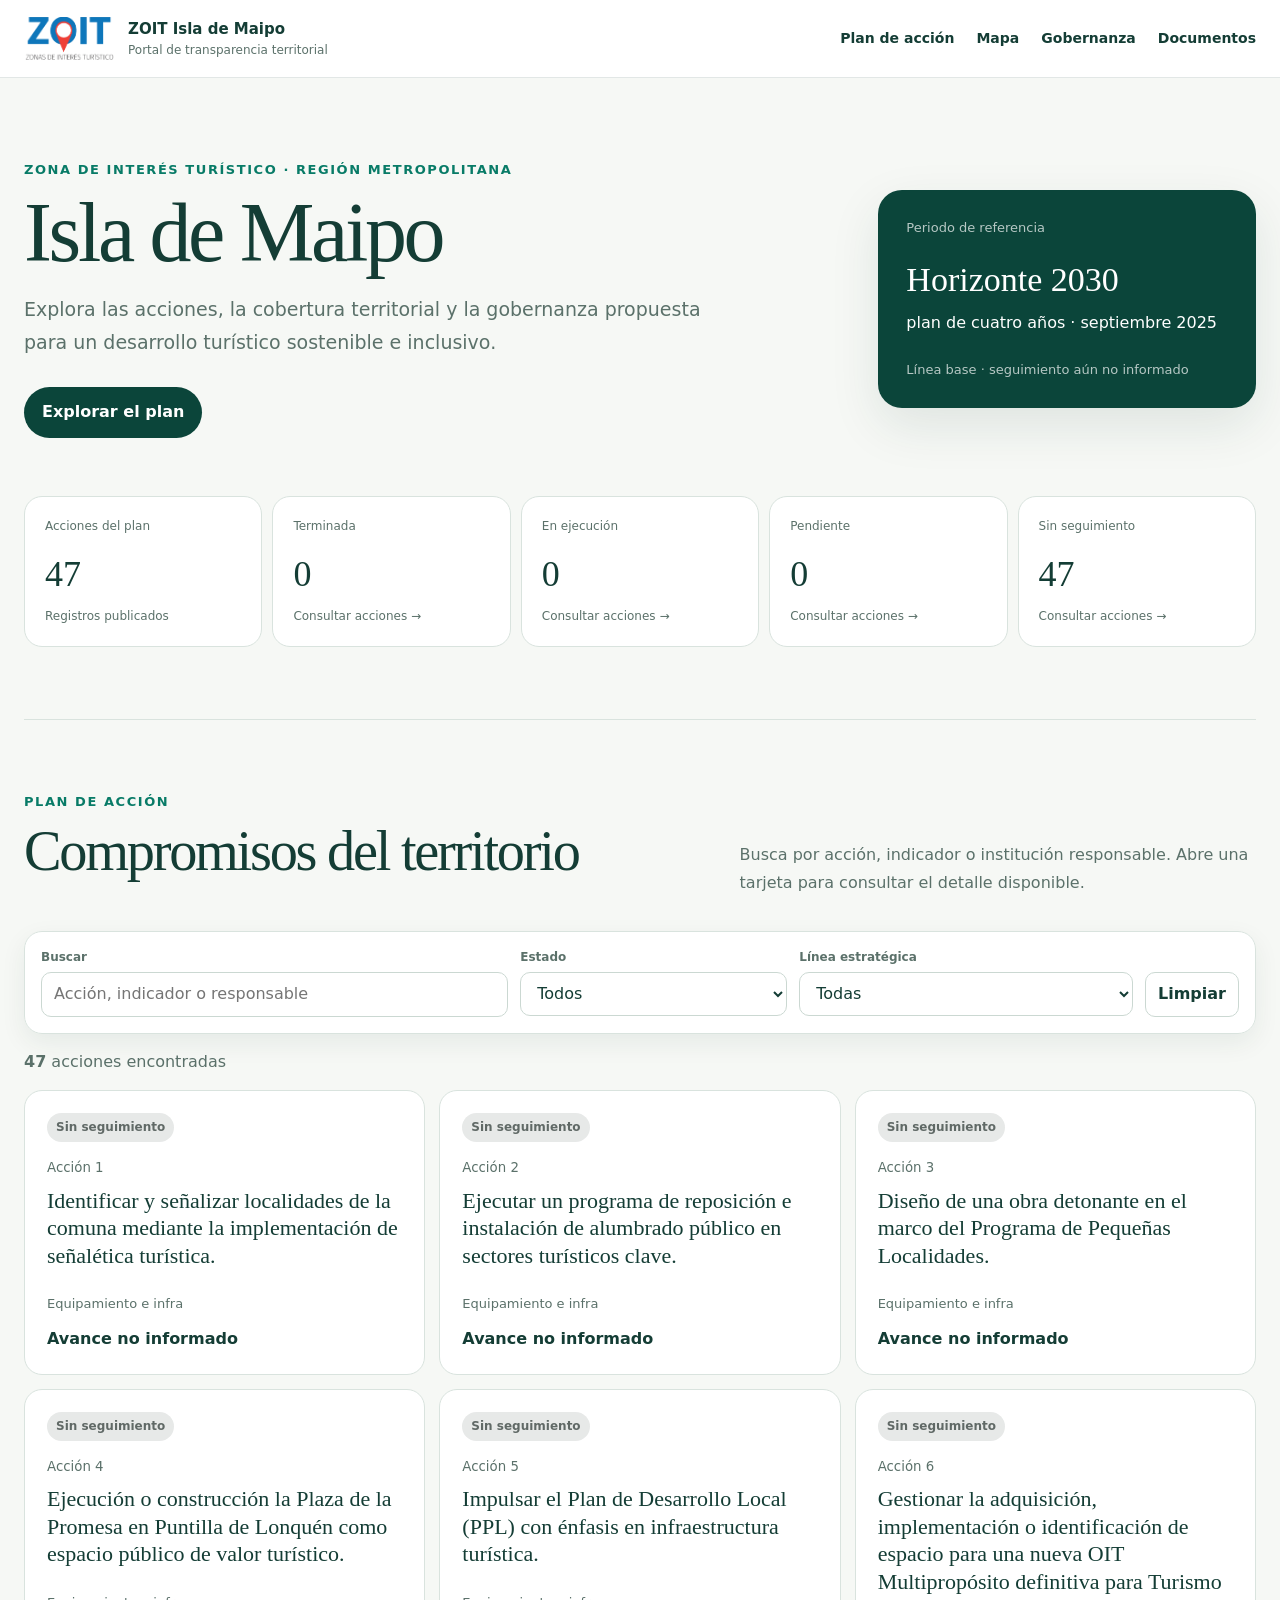
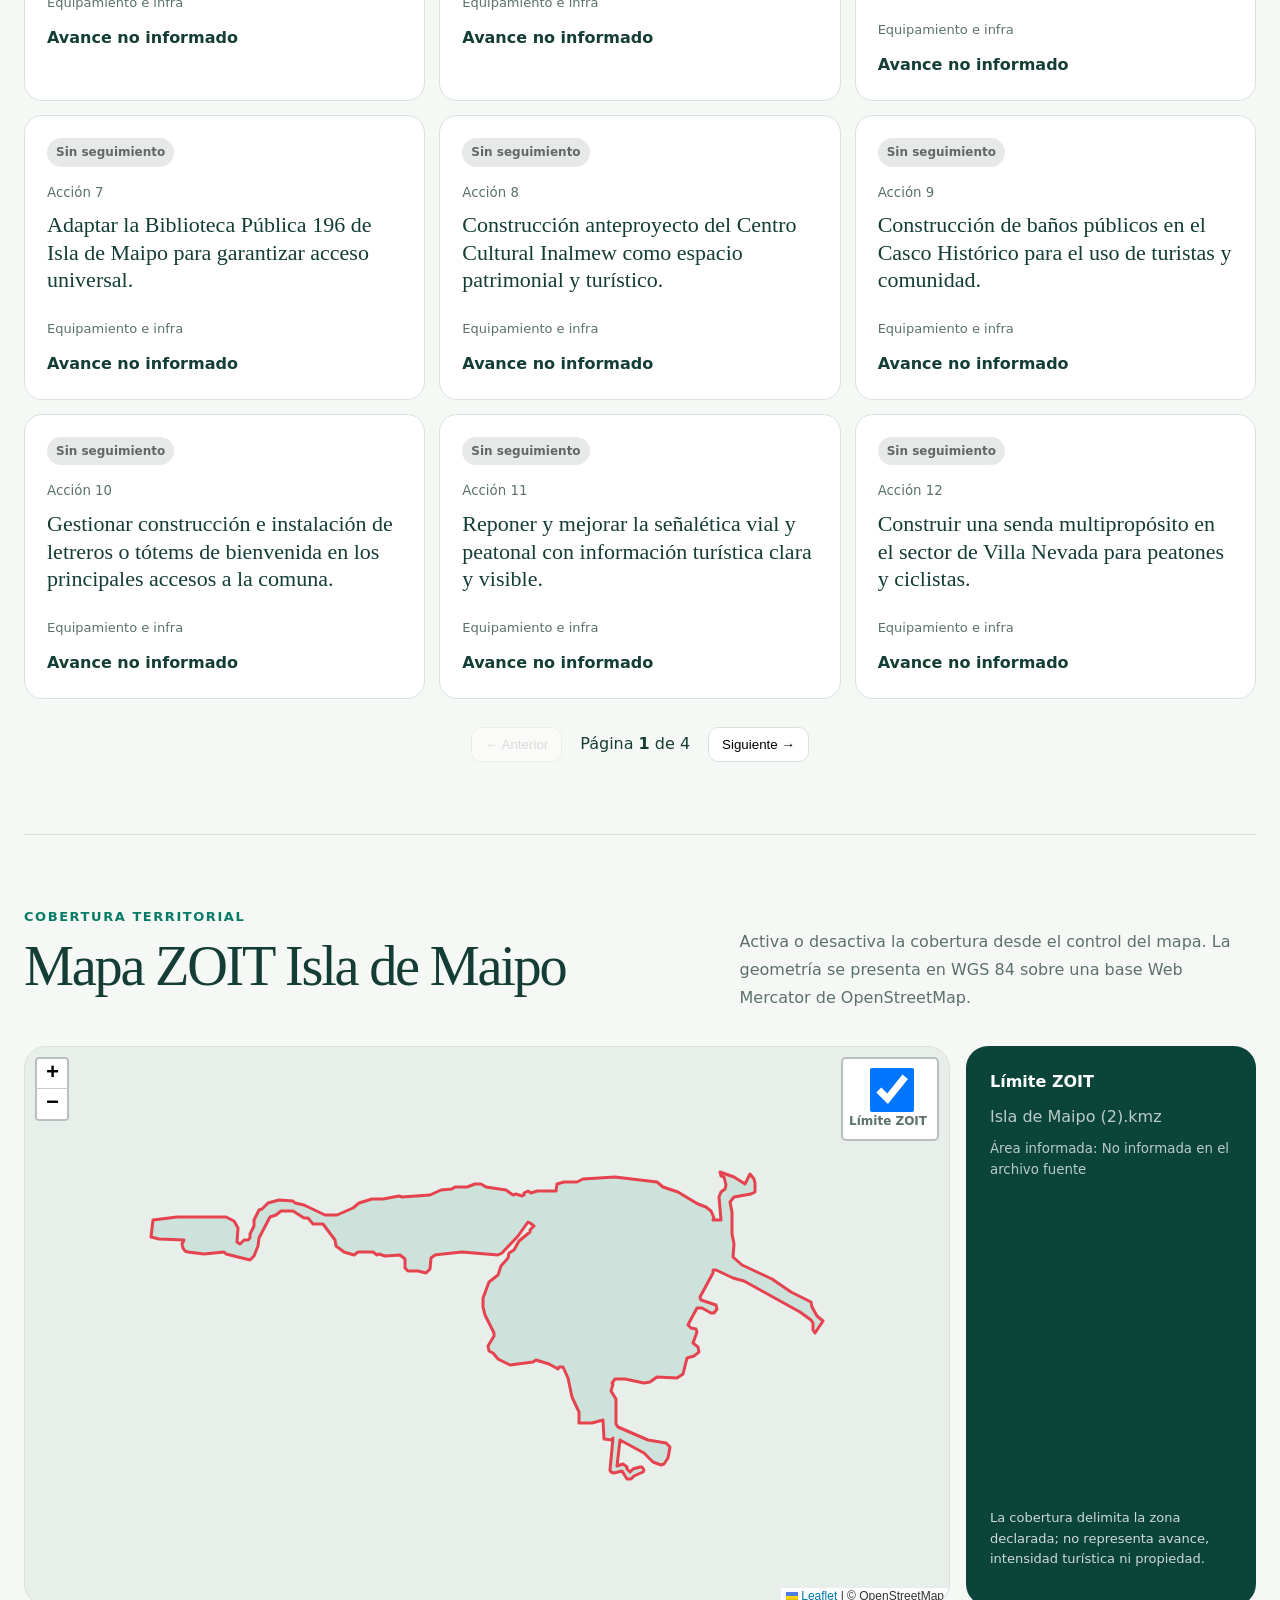
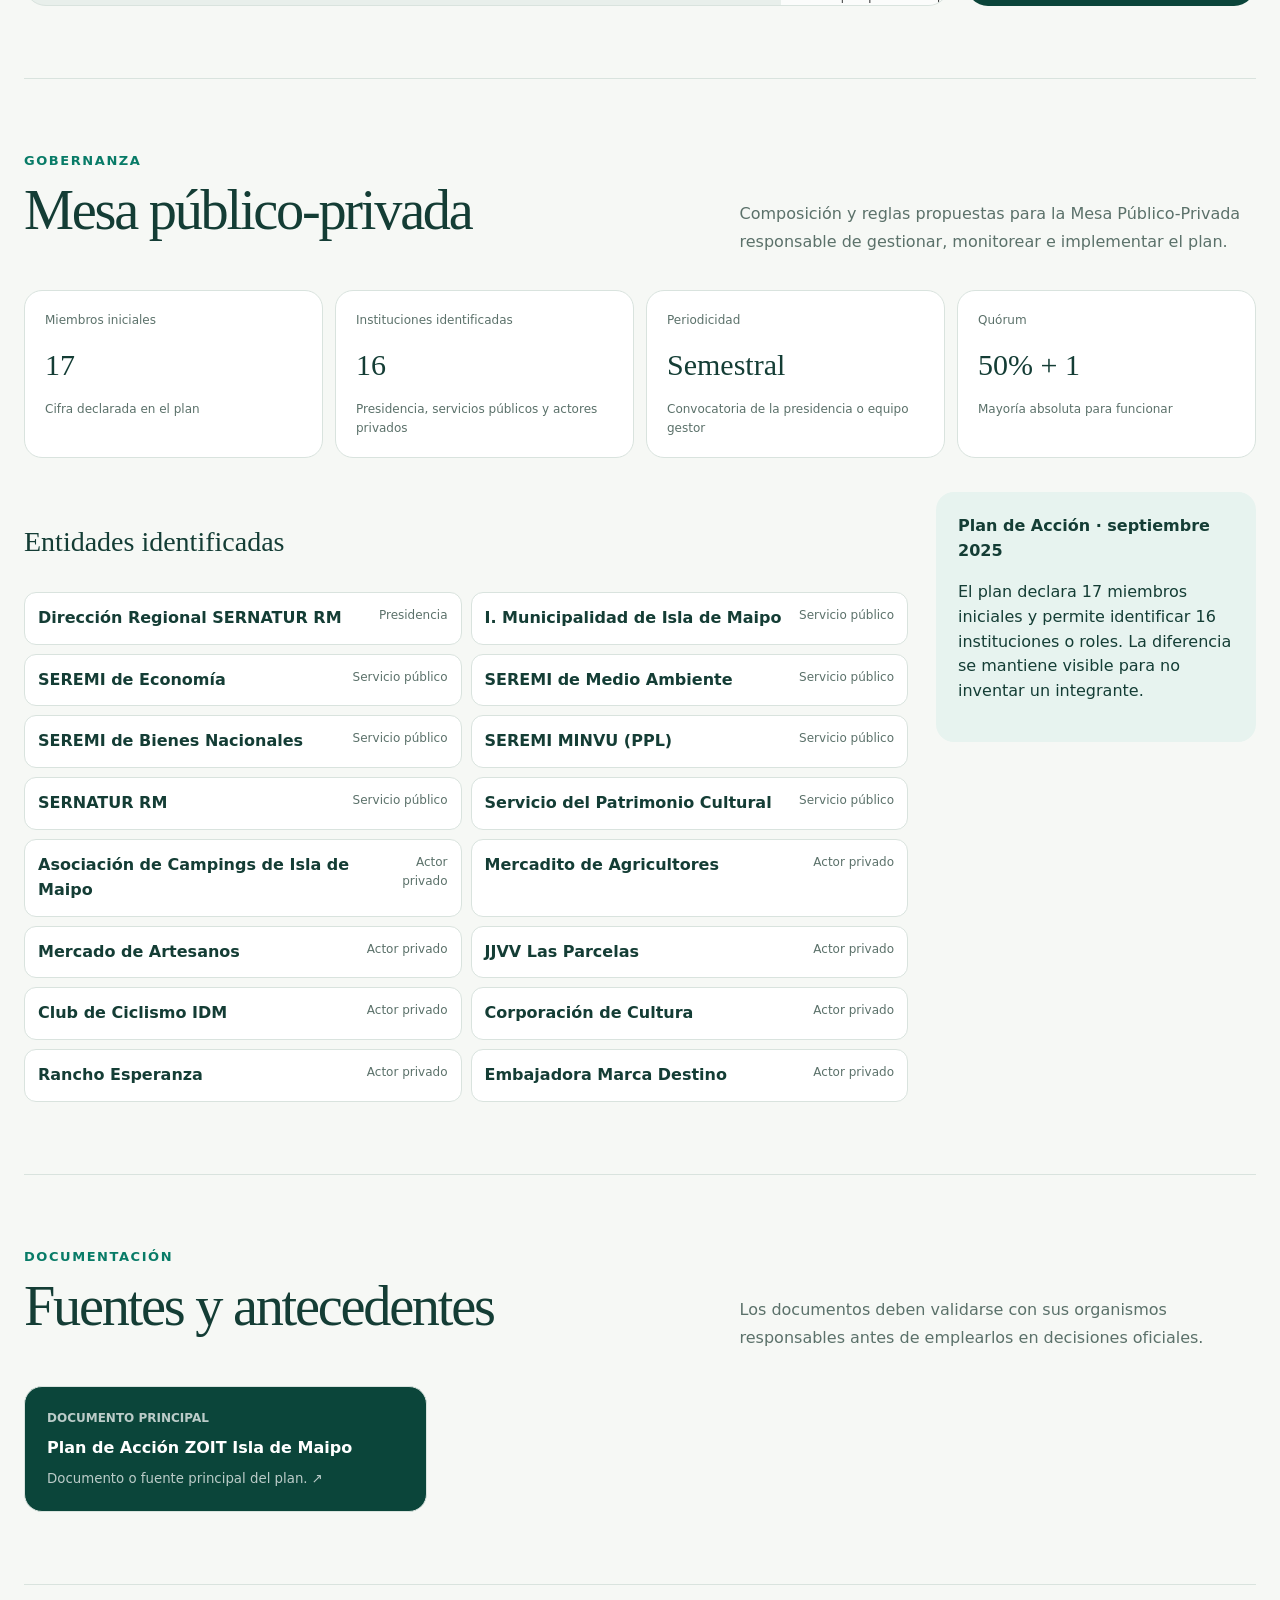
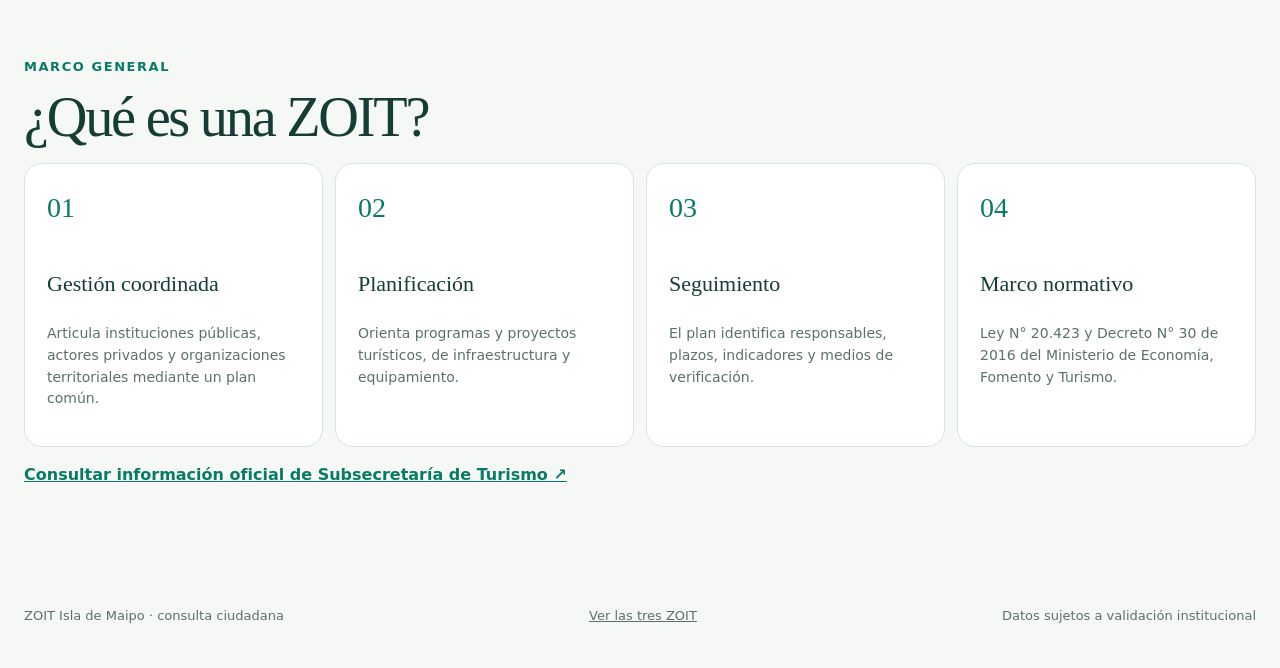
==== isla-de-maipo/index.html @ 825cedfb "feat: publish public ZOIT portals" ====
<!doctype html>
<html lang="es"><head><meta charset="utf-8"><meta name="viewport" content="width=device-width,initial-scale=1">
<title>ZOIT Isla de Maipo · Portal ciudadano</title><meta name="description" content="Consulta pública del plan de acción, mapa, gobernanza y documentos de la ZOIT Isla de Maipo.">
<link rel="icon" href="../assets/logo-zoit.png"><link rel="stylesheet" href="../assets/leaflet.css"><link rel="stylesheet" href="../assets/site.css">
</head><body data-territory="isla-de-maipo">
<header class="site-header"><a class="brand" href="../"><img src="../assets/logo-zoit.png" alt=""><span><strong>ZOIT Isla de Maipo</strong><small>Portal de transparencia territorial</small></span></a><nav aria-label="Navegación"><a href="#acciones">Plan de acción</a><a href="#mapa">Mapa</a><a href="#gobernanza">Gobernanza</a><a href="#documentos">Documentos</a></nav></header>
<main>
  <section class="hero"><div><p class="kicker">Zona de Interés Turístico · Región Metropolitana</p><h1>Isla de Maipo</h1><p>Explora las acciones, la cobertura territorial y la gobernanza propuesta para un desarrollo turístico sostenible e inclusivo.</p><a class="primary" href="#acciones">Explorar el plan</a></div><aside><span>Periodo de referencia</span><strong>Horizonte 2030</strong><p>plan de cuatro años · septiembre 2025</p><small>Línea base · seguimiento aún no informado</small></aside></section>
  <section class="summary" id="summary" aria-label="Resumen del plan"></section>
  <section class="section plan" id="acciones"><div class="section-heading"><div><p class="kicker">Plan de acción</p><h2>Compromisos del territorio</h2></div><p>Busca por acción, indicador o institución responsable. Abre una tarjeta para consultar el detalle disponible.</p></div><div class="filters"><label><span>Buscar</span><input id="search" type="search" placeholder="Acción, indicador o responsable"></label><label><span>Estado</span><select id="status"><option value="Todas">Todos</option></select></label><label><span>Línea estratégica</span><select id="line"><option value="Todas">Todas</option></select></label><button id="clear" type="button">Limpiar</button></div><p class="results" id="results"></p><div class="action-grid" id="action-grid"></div><nav class="pagination" id="pagination" aria-label="Páginas de acciones"></nav></section>
  <section class="section" id="mapa"><div class="section-heading"><div><p class="kicker">Cobertura territorial</p><h2>Mapa ZOIT Isla de Maipo</h2></div><p>Activa o desactiva la cobertura desde el control del mapa. La geometría se presenta en WGS 84 sobre una base Web Mercator de OpenStreetMap.</p></div><div class="map-layout"><div id="map" aria-label="Mapa interactivo de la cobertura ZOIT"></div><aside class="map-note"><strong>Límite ZOIT</strong><span>Isla de Maipo (2).kmz</span><small>Área informada: No informada en el archivo fuente</small><p>La cobertura delimita la zona declarada; no representa avance, intensidad turística ni propiedad.</p></aside></div></section>
  <section class="section" id="gobernanza"><div class="section-heading"><div><p class="kicker">Gobernanza</p><h2>Mesa público-privada</h2></div><p id="governance-description"></p></div><div class="stats" id="governance-stats"></div><div class="governance-layout"><div><h3>Entidades identificadas</h3><div class="entity-list" id="governance-entities"></div></div><aside id="governance-notice"></aside></div></section>
  <section class="section" id="documentos"><div class="section-heading"><div><p class="kicker">Documentación</p><h2>Fuentes y antecedentes</h2></div><p>Los documentos deben validarse con sus organismos responsables antes de emplearlos en decisiones oficiales.</p></div><div class="document-list" id="document-list"></div></section>
  <section class="section context"><p class="kicker">Marco general</p><h2>¿Qué es una ZOIT?</h2><div class="context-grid"><article><span>01</span><h3>Gestión coordinada</h3><p>Articula instituciones públicas, actores privados y organizaciones territoriales mediante un plan común.</p></article><article><span>02</span><h3>Planificación</h3><p>Orienta programas y proyectos turísticos, de infraestructura y equipamiento.</p></article><article><span>03</span><h3>Seguimiento</h3><p>El plan identifica responsables, plazos, indicadores y medios de verificación.</p></article><article><span>04</span><h3>Marco normativo</h3><p>Ley N° 20.423 y Decreto N° 30 de 2016 del Ministerio de Economía, Fomento y Turismo.</p></article></div><p class="official"><a href="https://www.subturismo.gob.cl/desarrollo-de-destinos-y-gestion-territorial/zonas-de-interes-turistico/" target="_blank" rel="noreferrer">Consultar información oficial de Subsecretaría de Turismo ↗</a></p></section>
</main><footer><span>ZOIT Isla de Maipo · consulta ciudadana</span><a href="../">Ver las tres ZOIT</a><span>Datos sujetos a validación institucional</span></footer>
<script src="../assets/leaflet.js"></script><script src="../assets/portal.js"></script></body></html>
---- assets/leaflet.css ----
/* required styles */

.leaflet-pane,
.leaflet-tile,
.leaflet-marker-icon,
.leaflet-marker-shadow,
.leaflet-tile-container,
.leaflet-pane > svg,
.leaflet-pane > canvas,
.leaflet-zoom-box,
.leaflet-image-layer,
.leaflet-layer {
	position: absolute;
	left: 0;
	top: 0;
	}
.leaflet-container {
	overflow: hidden;
	}
.leaflet-tile,
.leaflet-marker-icon,
.leaflet-marker-shadow {
	-webkit-user-select: none;
	   -moz-user-select: none;
	        user-select: none;
	  -webkit-user-drag: none;
	}
/* Prevents IE11 from highlighting tiles in blue */
.leaflet-tile::selection {
	background: transparent;
}
/* Safari renders non-retina tile on retina better with this, but Chrome is worse */
.leaflet-safari .leaflet-tile {
	image-rendering: -webkit-optimize-contrast;
	}
/* hack that prevents hw layers "stretching" when loading new tiles */
.leaflet-safari .leaflet-tile-container {
	width: 1600px;
	height: 1600px;
	-webkit-transform-origin: 0 0;
	}
.leaflet-marker-icon,
.leaflet-marker-shadow {
	display: block;
	}
/* .leaflet-container svg: reset svg max-width decleration shipped in Joomla! (joomla.org) 3.x */
/* .leaflet-container img: map is broken in FF if you have max-width: 100% on tiles */
.leaflet-container .leaflet-overlay-pane svg {
	max-width: none !important;
	max-height: none !important;
	}
.leaflet-container .leaflet-marker-pane img,
.leaflet-container .leaflet-shadow-pane img,
.leaflet-container .leaflet-tile-pane img,
.leaflet-container img.leaflet-image-layer,
.leaflet-container .leaflet-tile {
	max-width: none !important;
	max-height: none !important;
	width: auto;
	padding: 0;
	}

.leaflet-container img.leaflet-tile {
	/* See: https://bugs.chromium.org/p/chromium/issues/detail?id=600120 */
	mix-blend-mode: plus-lighter;
}

.leaflet-container.leaflet-touch-zoom {
	-ms-touch-action: pan-x pan-y;
	touch-action: pan-x pan-y;
	}
.leaflet-container.leaflet-touch-drag {
	-ms-touch-action: pinch-zoom;
	/* Fallback for FF which doesn't support pinch-zoom */
	touch-action: none;
	touch-action: pinch-zoom;
}
.leaflet-container.leaflet-touch-drag.leaflet-touch-zoom {
	-ms-touch-action: none;
	touch-action: none;
}
.leaflet-container {
	-webkit-tap-highlight-color: transparent;
}
.leaflet-container a {
	-webkit-tap-highlight-color: rgba(51, 181, 229, 0.4);
}
.leaflet-tile {
	filter: inherit;
	visibility: hidden;
	}
.leaflet-tile-loaded {
	visibility: inherit;
	}
.leaflet-zoom-box {
	width: 0;
	height: 0;
	-moz-box-sizing: border-box;
	     box-sizing: border-box;
	z-index: 800;
	}
/* workaround for https://bugzilla.mozilla.org/show_bug.cgi?id=888319 */
.leaflet-overlay-pane svg {
	-moz-user-select: none;
	}

.leaflet-pane         { z-index: 400; }

.leaflet-tile-pane    { z-index: 200; }
.leaflet-overlay-pane { z-index: 400; }
.leaflet-shadow-pane  { z-index: 500; }
.leaflet-marker-pane  { z-index: 600; }
.leaflet-tooltip-pane   { z-index: 650; }
.leaflet-popup-pane   { z-index: 700; }

.leaflet-map-pane canvas { z-index: 100; }
.leaflet-map-pane svg    { z-index: 200; }

.leaflet-vml-shape {
	width: 1px;
	height: 1px;
	}
.lvml {
	behavior: url(#default#VML);
	display: inline-block;
	position: absolute;
	}


/* control positioning */

.leaflet-control {
	position: relative;
	z-index: 800;
	pointer-events: visiblePainted; /* IE 9-10 doesn't have auto */
	pointer-events: auto;
	}
.leaflet-top,
.leaflet-bottom {
	position: absolute;
	z-index: 1000;
	pointer-events: none;
	}
.leaflet-top {
	top: 0;
	}
.leaflet-right {
	right: 0;
	}
.leaflet-bottom {
	bottom: 0;
	}
.leaflet-left {
	left: 0;
	}
.leaflet-control {
	float: left;
	clear: both;
	}
.leaflet-right .leaflet-control {
	float: right;
	}
.leaflet-top .leaflet-control {
	margin-top: 10px;
	}
.leaflet-bottom .leaflet-control {
	margin-bottom: 10px;
	}
.leaflet-left .leaflet-control {
	margin-left: 10px;
	}
.leaflet-right .leaflet-control {
	margin-right: 10px;
	}


/* zoom and fade animations */

.leaflet-fade-anim .leaflet-popup {
	opacity: 0;
	-webkit-transition: opacity 0.2s linear;
	   -moz-transition: opacity 0.2s linear;
	        transition: opacity 0.2s linear;
	}
.leaflet-fade-anim .leaflet-map-pane .leaflet-popup {
	opacity: 1;
	}
.leaflet-zoom-animated {
	-webkit-transform-origin: 0 0;
	    -ms-transform-origin: 0 0;
	        transform-origin: 0 0;
	}
svg.leaflet-zoom-animated {
	will-change: transform;
}

.leaflet-zoom-anim .leaflet-zoom-animated {
	-webkit-transition: -webkit-transform 0.25s cubic-bezier(0,0,0.25,1);
	   -moz-transition:    -moz-transform 0.25s cubic-bezier(0,0,0.25,1);
	        transition:         transform 0.25s cubic-bezier(0,0,0.25,1);
	}
.leaflet-zoom-anim .leaflet-tile,
.leaflet-pan-anim .leaflet-tile {
	-webkit-transition: none;
	   -moz-transition: none;
	        transition: none;
	}

.leaflet-zoom-anim .leaflet-zoom-hide {
	visibility: hidden;
	}


/* cursors */

.leaflet-interactive {
	cursor: pointer;
	}
.leaflet-grab {
	cursor: -webkit-grab;
	cursor:    -moz-grab;
	cursor:         grab;
	}
.leaflet-crosshair,
.leaflet-crosshair .leaflet-interactive {
	cursor: crosshair;
	}
.leaflet-popup-pane,
.leaflet-control {
	cursor: auto;
	}
.leaflet-dragging .leaflet-grab,
.leaflet-dragging .leaflet-grab .leaflet-interactive,
.leaflet-dragging .leaflet-marker-draggable {
	cursor: move;
	cursor: -webkit-grabbing;
	cursor:    -moz-grabbing;
	cursor:         grabbing;
	}

/* marker & overlays interactivity */
.leaflet-marker-icon,
.leaflet-marker-shadow,
.leaflet-image-layer,
.leaflet-pane > svg path,
.leaflet-tile-container {
	pointer-events: none;
	}

.leaflet-marker-icon.leaflet-interactive,
.leaflet-image-layer.leaflet-interactive,
.leaflet-pane > svg path.leaflet-interactive,
svg.leaflet-image-layer.leaflet-interactive path {
	pointer-events: visiblePainted; /* IE 9-10 doesn't have auto */
	pointer-events: auto;
	}

/* visual tweaks */

.leaflet-container {
	background: #ddd;
	outline-offset: 1px;
	}
.leaflet-container a {
	color: #0078A8;
	}
.leaflet-zoom-box {
	border: 2px dotted #38f;
	background: rgba(255,255,255,0.5);
	}


/* general typography */
.leaflet-container {
	font-family: "Helvetica Neue", Arial, Helvetica, sans-serif;
	font-size: 12px;
	font-size: 0.75rem;
	line-height: 1.5;
	}


/* general toolbar styles */

.leaflet-bar {
	box-shadow: 0 1px 5px rgba(0,0,0,0.65);
	border-radius: 4px;
	}
.leaflet-bar a {
	background-color: #fff;
	border-bottom: 1px solid #ccc;
	width: 26px;
	height: 26px;
	line-height: 26px;
	display: block;
	text-align: center;
	text-decoration: none;
	color: black;
	}
.leaflet-bar a,
.leaflet-control-layers-toggle {
	background-position: 50% 50%;
	background-repeat: no-repeat;
	display: block;
	}
.leaflet-bar a:hover,
.leaflet-bar a:focus {
	background-color: #f4f4f4;
	}
.leaflet-bar a:first-child {
	border-top-left-radius: 4px;
	border-top-right-radius: 4px;
	}
.leaflet-bar a:last-child {
	border-bottom-left-radius: 4px;
	border-bottom-right-radius: 4px;
	border-bottom: none;
	}
.leaflet-bar a.leaflet-disabled {
	cursor: default;
	background-color: #f4f4f4;
	color: #bbb;
	}

.leaflet-touch .leaflet-bar a {
	width: 30px;
	height: 30px;
	line-height: 30px;
	}
.leaflet-touch .leaflet-bar a:first-child {
	border-top-left-radius: 2px;
	border-top-right-radius: 2px;
	}
.leaflet-touch .leaflet-bar a:last-child {
	border-bottom-left-radius: 2px;
	border-bottom-right-radius: 2px;
	}

/* zoom control */

.leaflet-control-zoom-in,
.leaflet-control-zoom-out {
	font: bold 18px 'Lucida Console', Monaco, monospace;
	text-indent: 1px;
	}

.leaflet-touch .leaflet-control-zoom-in, .leaflet-touch .leaflet-control-zoom-out  {
	font-size: 22px;
	}


/* layers control */

.leaflet-control-layers {
	box-shadow: 0 1px 5px rgba(0,0,0,0.4);
	background: #fff;
	border-radius: 5px;
	}
.leaflet-control-layers-toggle {
	background-image: url(images/layers.png);
	width: 36px;
	height: 36px;
	}
.leaflet-retina .leaflet-control-layers-toggle {
	background-image: url(images/layers-2x.png);
	background-size: 26px 26px;
	}
.leaflet-touch .leaflet-control-layers-toggle {
	width: 44px;
	height: 44px;
	}
.leaflet-control-layers .leaflet-control-layers-list,
.leaflet-control-layers-expanded .leaflet-control-layers-toggle {
	display: none;
	}
.leaflet-control-layers-expanded .leaflet-control-layers-list {
	display: block;
	position: relative;
	}
.leaflet-control-layers-expanded {
	padding: 6px 10px 6px 6px;
	color: #333;
	background: #fff;
	}
.leaflet-control-layers-scrollbar {
	overflow-y: scroll;
	overflow-x: hidden;
	padding-right: 5px;
	}
.leaflet-control-layers-selector {
	margin-top: 2px;
	position: relative;
	top: 1px;
	}
.leaflet-control-layers label {
	display: block;
	font-size: 13px;
	font-size: 1.08333em;
	}
.leaflet-control-layers-separator {
	height: 0;
	border-top: 1px solid #ddd;
	margin: 5px -10px 5px -6px;
	}

/* Default icon URLs */
.leaflet-default-icon-path { /* used only in path-guessing heuristic, see L.Icon.Default */
	background-image: url(images/marker-icon.png);
	}


/* attribution and scale controls */

.leaflet-container .leaflet-control-attribution {
	background: #fff;
	background: rgba(255, 255, 255, 0.8);
	margin: 0;
	}
.leaflet-control-attribution,
.leaflet-control-scale-line {
	padding: 0 5px;
	color: #333;
	line-height: 1.4;
	}
.leaflet-control-attribution a {
	text-decoration: none;
	}
.leaflet-control-attribution a:hover,
.leaflet-control-attribution a:focus {
	text-decoration: underline;
	}
.leaflet-attribution-flag {
	display: inline !important;
	vertical-align: baseline !important;
	width: 1em;
	height: 0.6669em;
	}
.leaflet-left .leaflet-control-scale {
	margin-left: 5px;
	}
.leaflet-bottom .leaflet-control-scale {
	margin-bottom: 5px;
	}
.leaflet-control-scale-line {
	border: 2px solid #777;
	border-top: none;
	line-height: 1.1;
	padding: 2px 5px 1px;
	white-space: nowrap;
	-moz-box-sizing: border-box;
	     box-sizing: border-box;
	background: rgba(255, 255, 255, 0.8);
	text-shadow: 1px 1px #fff;
	}
.leaflet-control-scale-line:not(:first-child) {
	border-top: 2px solid #777;
	border-bottom: none;
	margin-top: -2px;
	}
.leaflet-control-scale-line:not(:first-child):not(:last-child) {
	border-bottom: 2px solid #777;
	}

.leaflet-touch .leaflet-control-attribution,
.leaflet-touch .leaflet-control-layers,
.leaflet-touch .leaflet-bar {
	box-shadow: none;
	}
.leaflet-touch .leaflet-control-layers,
.leaflet-touch .leaflet-bar {
	border: 2px solid rgba(0,0,0,0.2);
	background-clip: padding-box;
	}


/* popup */

.leaflet-popup {
	position: absolute;
	text-align: center;
	margin-bottom: 20px;
	}
.leaflet-popup-content-wrapper {
	padding: 1px;
	text-align: left;
	border-radius: 12px;
	}
.leaflet-popup-content {
	margin: 13px 24px 13px 20px;
	line-height: 1.3;
	font-size: 13px;
	font-size: 1.08333em;
	min-height: 1px;
	}
.leaflet-popup-content p {
	margin: 17px 0;
	margin: 1.3em 0;
	}
.leaflet-popup-tip-container {
	width: 40px;
	height: 20px;
	position: absolute;
	left: 50%;
	margin-top: -1px;
	margin-left: -20px;
	overflow: hidden;
	pointer-events: none;
	}
.leaflet-popup-tip {
	width: 17px;
	height: 17px;
	padding: 1px;

	margin: -10px auto 0;
	pointer-events: auto;

	-webkit-transform: rotate(45deg);
	   -moz-transform: rotate(45deg);
	    -ms-transform: rotate(45deg);
	        transform: rotate(45deg);
	}
.leaflet-popup-content-wrapper,
.leaflet-popup-tip {
	background: white;
	color: #333;
	box-shadow: 0 3px 14px rgba(0,0,0,0.4);
	}
.leaflet-container a.leaflet-popup-close-button {
	position: absolute;
	top: 0;
	right: 0;
	border: none;
	text-align: center;
	width: 24px;
	height: 24px;
	font: 16px/24px Tahoma, Verdana, sans-serif;
	color: #757575;
	text-decoration: none;
	background: transparent;
	}
.leaflet-container a.leaflet-popup-close-button:hover,
.leaflet-container a.leaflet-popup-close-button:focus {
	color: #585858;
	}
.leaflet-popup-scrolled {
	overflow: auto;
	}

.leaflet-oldie .leaflet-popup-content-wrapper {
	-ms-zoom: 1;
	}
.leaflet-oldie .leaflet-popup-tip {
	width: 24px;
	margin: 0 auto;

	-ms-filter: "progid:DXImageTransform.Microsoft.Matrix(M11=0.70710678, M12=0.70710678, M21=-0.70710678, M22=0.70710678)";
	filter: progid:DXImageTransform.Microsoft.Matrix(M11=0.70710678, M12=0.70710678, M21=-0.70710678, M22=0.70710678);
	}

.leaflet-oldie .leaflet-control-zoom,
.leaflet-oldie .leaflet-control-layers,
.leaflet-oldie .leaflet-popup-content-wrapper,
.leaflet-oldie .leaflet-popup-tip {
	border: 1px solid #999;
	}


/* div icon */

.leaflet-div-icon {
	background: #fff;
	border: 1px solid #666;
	}


/* Tooltip */
/* Base styles for the element that has a tooltip */
.leaflet-tooltip {
	position: absolute;
	padding: 6px;
	background-color: #fff;
	border: 1px solid #fff;
	border-radius: 3px;
	color: #222;
	white-space: nowrap;
	-webkit-user-select: none;
	-moz-user-select: none;
	-ms-user-select: none;
	user-select: none;
	pointer-events: none;
	box-shadow: 0 1px 3px rgba(0,0,0,0.4);
	}
.leaflet-tooltip.leaflet-interactive {
	cursor: pointer;
	pointer-events: auto;
	}
.leaflet-tooltip-top:before,
.leaflet-tooltip-bottom:before,
.leaflet-tooltip-left:before,
.leaflet-tooltip-right:before {
	position: absolute;
	pointer-events: none;
	border: 6px solid transparent;
	background: transparent;
	content: "";
	}

/* Directions */

.leaflet-tooltip-bottom {
	margin-top: 6px;
}
.leaflet-tooltip-top {
	margin-top: -6px;
}
.leaflet-tooltip-bottom:before,
.leaflet-tooltip-top:before {
	left: 50%;
	margin-left: -6px;
	}
.leaflet-tooltip-top:before {
	bottom: 0;
	margin-bottom: -12px;
	border-top-color: #fff;
	}
.leaflet-tooltip-bottom:before {
	top: 0;
	margin-top: -12px;
	margin-left: -6px;
	border-bottom-color: #fff;
	}
.leaflet-tooltip-left {
	margin-left: -6px;
}
.leaflet-tooltip-right {
	margin-left: 6px;
}
.leaflet-tooltip-left:before,
.leaflet-tooltip-right:before {
	top: 50%;
	margin-top: -6px;
	}
.leaflet-tooltip-left:before {
	right: 0;
	margin-right: -12px;
	border-left-color: #fff;
	}
.leaflet-tooltip-right:before {
	left: 0;
	margin-left: -12px;
	border-right-color: #fff;
	}

/* Printing */

@media print {
	/* Prevent printers from removing background-images of controls. */
	.leaflet-control {
		-webkit-print-color-adjust: exact;
		print-color-adjust: exact;
		}
	}
---- assets/site.css ----
:root{--ink:#143d35;--muted:#5b716a;--accent:#087b67;--deep:#0b453a;--soft:#e7f3ef;--line:#d9e3de;--paper:#f6f8f5;--white:#fff;--shadow:0 18px 50px rgba(16,55,47,.1)}*{box-sizing:border-box}html{scroll-behavior:smooth}body{margin:0;background:var(--paper);color:var(--ink);font:16px/1.55 system-ui,-apple-system,"Segoe UI",sans-serif}a{color:inherit}.site-header{position:sticky;z-index:1000;top:0;display:flex;min-height:78px;align-items:center;justify-content:space-between;gap:24px;padding:10px max(24px,calc((100vw - 1240px)/2));border-bottom:1px solid rgba(20,61,53,.12);background:rgba(255,255,255,.94);backdrop-filter:blur(16px)}.brand{display:flex;align-items:center;gap:14px;text-decoration:none}.brand img{width:90px;height:45px;object-fit:contain}.brand span,.brand strong,.brand small{display:block}.brand strong{font-size:15px}.brand small{color:var(--muted);font-size:12px}.site-header nav{display:flex;gap:22px}.site-header nav a{font-size:14px;font-weight:700;text-decoration:none}.public-label{padding:8px 13px;border-radius:999px;background:var(--soft);color:var(--accent);font-size:13px;font-weight:800}.hero,.section,.summary,.directory-hero,.territory-grid,.directory-context,footer{width:min(1240px,calc(100% - 48px));margin-inline:auto}.hero{display:grid;grid-template-columns:1.35fr .65fr;gap:70px;align-items:center;padding:82px 0 58px}.kicker{margin:0;color:var(--accent);font-size:13px;font-weight:850;letter-spacing:.12em;text-transform:uppercase}.hero h1,.section h2,.directory-hero h1,.directory-context h2{margin:12px 0 18px;font-family:Georgia,serif;font-size:clamp(44px,7vw,84px);font-weight:500;line-height:.98;letter-spacing:-.04em}.hero>div>p:not(.kicker),.directory-hero>div>p:not(.kicker){max-width:720px;color:var(--muted);font-size:19px;line-height:1.7}.primary{display:inline-block;margin-top:10px;padding:13px 18px;border-radius:999px;background:var(--deep);color:#fff;font-weight:800;text-decoration:none}.hero aside{padding:28px;border-radius:24px;background:var(--deep);color:#fff;box-shadow:var(--shadow)}.hero aside span,.hero aside small{display:block;color:rgba(255,255,255,.7);font-size:13px}.hero aside strong{display:block;margin:16px 0 4px;font-family:Georgia,serif;font-size:34px;font-weight:500}.hero aside p{margin:0 0 24px}.summary{display:grid;grid-template-columns:repeat(5,1fr);gap:10px;padding:0 0 72px}.summary article,.summary button{min-height:138px;padding:20px;border:1px solid var(--line);border-radius:18px;background:#fff;text-align:left}.summary button{cursor:pointer;color:inherit;font:inherit}.summary span,.summary small{display:block;color:var(--muted);font-size:12px}.summary strong{display:block;margin:12px 0 4px;font-family:Georgia,serif;font-size:36px;font-weight:500}.summary button:hover{border-color:var(--accent);transform:translateY(-2px)}.section{padding:72px 0;border-top:1px solid var(--line);scroll-margin-top:88px}.section-heading{display:grid;grid-template-columns:1fr .8fr;gap:70px;align-items:end;margin-bottom:34px}.section h2,.directory-context h2{font-size:clamp(36px,4.4vw,58px)}.section-heading>p{margin:0;color:var(--muted);font-size:16px;line-height:1.75}.filters{position:sticky;z-index:20;top:88px;display:grid;grid-template-columns:1.4fr .8fr 1fr auto;gap:12px;padding:16px;border:1px solid var(--line);border-radius:18px;background:rgba(255,255,255,.96);box-shadow:0 9px 26px rgba(17,55,47,.07)}label span{display:block;margin-bottom:5px;color:var(--muted);font-size:12px;font-weight:800}input,select,.filters button{width:100%;min-height:44px;padding:9px 12px;border:1px solid #cbd8d2;border-radius:10px;background:#fff;color:var(--ink);font:inherit}.filters button{align-self:end;width:auto;cursor:pointer;font-weight:800}.results{color:var(--muted)}.action-grid{display:grid;grid-template-columns:repeat(3,1fr);gap:14px}.action-card{overflow:hidden;border:1px solid var(--line);border-radius:18px;background:#fff}.action-card summary{display:grid;min-height:280px;align-content:start;padding:22px;cursor:pointer;list-style:none}.action-card summary::-webkit-details-marker{display:none}.action-card summary small{margin-top:16px;color:var(--muted)}.action-card h3{margin:8px 0 12px;font-family:Georgia,serif;font-size:22px;font-weight:500;line-height:1.25}.action-card summary p{color:var(--muted);font-size:13px}.action-card summary>strong{margin-top:auto}.status{justify-self:start;padding:5px 9px;border-radius:999px;font-size:12px;font-weight:800}.done{background:#dcece6;color:#376d5e}.doing{background:#fff0d6;color:#9b6214}.pending{background:#eee9e1;color:#665d50}.untracked{background:#e7e9e8;color:#606966}.action-detail{padding:0 22px 22px;border-top:1px solid var(--line)}.action-detail dl{margin:0}.action-detail dl div{padding:13px 0;border-bottom:1px solid #edf1ee}.action-detail dt{color:var(--muted);font-size:12px;font-weight:800;text-transform:uppercase}.action-detail dd{margin:4px 0 0}.note{padding:12px;border-radius:10px;background:var(--soft)}.empty{grid-column:1/-1;padding:45px;border:1px dashed #bfcfc8;border-radius:18px;text-align:center}.pagination{display:flex;align-items:center;justify-content:center;gap:18px;margin-top:28px}.pagination button{padding:9px 13px;border:1px solid var(--line);border-radius:10px;background:#fff;cursor:pointer}.pagination button:disabled{opacity:.45;cursor:not-allowed}.map-layout{display:grid;grid-template-columns:1fr 290px;gap:16px}.map-layout #map{min-height:560px;overflow:hidden;border:1px solid var(--line);border-radius:22px;background:#e8efeb}.map-note{display:flex;flex-direction:column;gap:10px;padding:24px;border-radius:22px;background:var(--deep);color:#fff}.map-note span,.map-note small{color:rgba(255,255,255,.72)}.map-note p{margin-top:auto;color:rgba(255,255,255,.8);font-size:13px}.map-error{padding:30px}.stats{display:grid;grid-template-columns:repeat(4,1fr);gap:12px}.stats article{min-height:150px;padding:20px;border:1px solid var(--line);border-radius:18px;background:#fff}.stats span,.stats small{display:block;color:var(--muted);font-size:12px}.stats strong{display:block;margin:12px 0;font-family:Georgia,serif;font-size:30px;font-weight:500}.governance-layout{display:grid;grid-template-columns:1fr 320px;gap:28px;margin-top:34px}.governance-layout h3{font-family:Georgia,serif;font-size:28px;font-weight:500}.entity-list{display:grid;grid-template-columns:repeat(2,1fr);gap:9px}.entity-list article{display:flex;justify-content:space-between;gap:16px;padding:13px;border:1px solid var(--line);border-radius:12px;background:#fff}.entity-list span{color:var(--muted);font-size:12px;text-align:right}.governance-layout>aside{align-self:start;padding:22px;border-radius:18px;background:var(--soft)}.document-list{display:grid;grid-template-columns:repeat(3,1fr);gap:12px}.document-card{display:grid;gap:8px;padding:22px;border:1px solid var(--line);border-radius:18px;background:#fff;text-decoration:none}.document-card span{color:var(--muted);font-size:12px;font-weight:800;text-transform:uppercase}.document-card small{color:var(--muted)}.primary-document{background:var(--deep);color:#fff}.primary-document span,.primary-document small{color:rgba(255,255,255,.72)}.context-grid{display:grid;grid-template-columns:repeat(4,1fr);gap:12px}.context-grid article{min-height:240px;padding:22px;border:1px solid var(--line);border-radius:18px;background:#fff}.context-grid span{color:var(--accent);font-family:Georgia,serif;font-size:28px}.context-grid h3{margin-top:38px;font-family:Georgia,serif;font-size:22px;font-weight:500}.context-grid p{color:var(--muted);font-size:14px}.official a{color:var(--accent);font-weight:800}footer{display:flex;justify-content:space-between;gap:20px;padding:30px 0 42px;color:var(--muted);font-size:13px}.directory-hero{display:grid;grid-template-columns:1.2fr .8fr;gap:80px;align-items:center;padding:86px 0 62px}.directory-hero img{justify-self:end;width:min(350px,100%);max-height:220px;object-fit:contain}.territory-grid{display:grid;grid-template-columns:repeat(3,1fr);gap:14px;padding-bottom:72px}.territory-card{display:flex;min-height:390px;flex-direction:column;padding:28px;border-radius:24px;color:#fff;text-decoration:none;box-shadow:var(--shadow)}.card-1{background:#0b594a}.card-2{background:#1d6380}.card-3{background:#745228}.territory-card>span{font-size:12px;font-weight:850;letter-spacing:.12em}.territory-card h2{margin:36px 0 16px;font-family:Georgia,serif;font-size:38px;font-weight:500;line-height:1.03}.territory-card p{color:rgba(255,255,255,.78)}.territory-card strong{margin-top:auto}.territory-card:hover{transform:translateY(-4px)}.directory-context{display:grid;grid-template-columns:1fr 1fr;gap:70px;padding:70px 0;border-top:1px solid var(--line)}.directory-context p{color:var(--muted);font-size:17px;line-height:1.75}.leaflet-control-layers{font:14px system-ui,-apple-system,"Segoe UI",sans-serif}@media(max-width:1000px){.site-header nav{display:none}.hero,.section-heading,.directory-hero,.directory-context{grid-template-columns:1fr}.summary{grid-template-columns:repeat(3,1fr)}.action-grid,.territory-grid{grid-template-columns:repeat(2,1fr)}.stats,.context-grid{grid-template-columns:repeat(2,1fr)}.map-layout,.governance-layout{grid-template-columns:1fr}.map-note{min-height:180px}.document-list{grid-template-columns:repeat(2,1fr)}}@media(max-width:700px){.site-header{min-height:68px;padding:8px 14px}.brand img{width:75px;height:40px}.hero,.section,.summary,.directory-hero,.territory-grid,.directory-context,footer{width:min(100% - 28px,1240px)}.hero{grid-template-columns:1fr;gap:24px;padding:48px 0}.hero h1,.directory-hero h1{font-size:48px}.summary{grid-template-columns:repeat(2,1fr);padding-bottom:50px}.summary article,.summary button{min-height:120px}.section{padding:52px 0}.section-heading{gap:18px}.filters{position:relative;top:auto;grid-template-columns:1fr}.filters button{width:100%}.action-grid,.territory-grid,.stats,.entity-list,.document-list,.context-grid{grid-template-columns:1fr}.action-card summary{min-height:0}.map-layout #map{min-height:430px}.directory-hero{padding:52px 0}.directory-hero img{display:none}.territory-card{min-height:310px}footer{align-items:flex-start;flex-direction:column}}
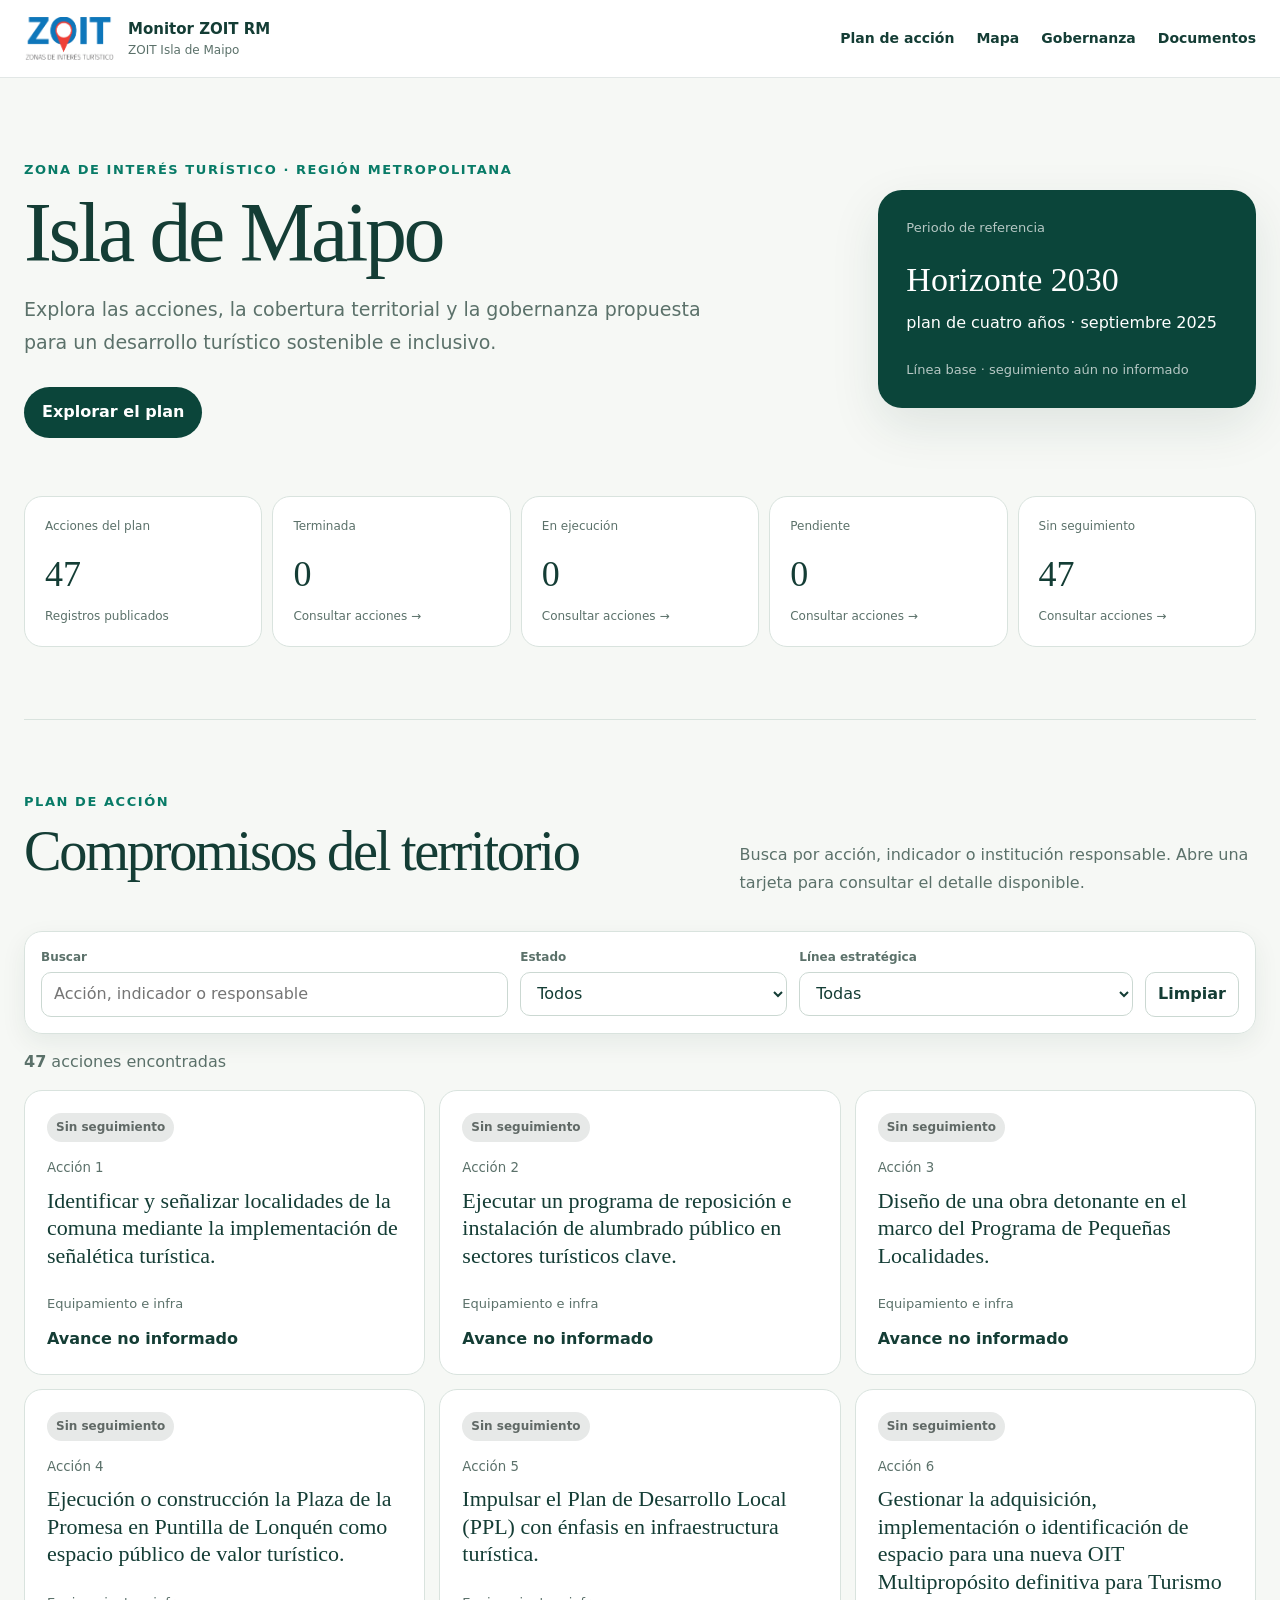
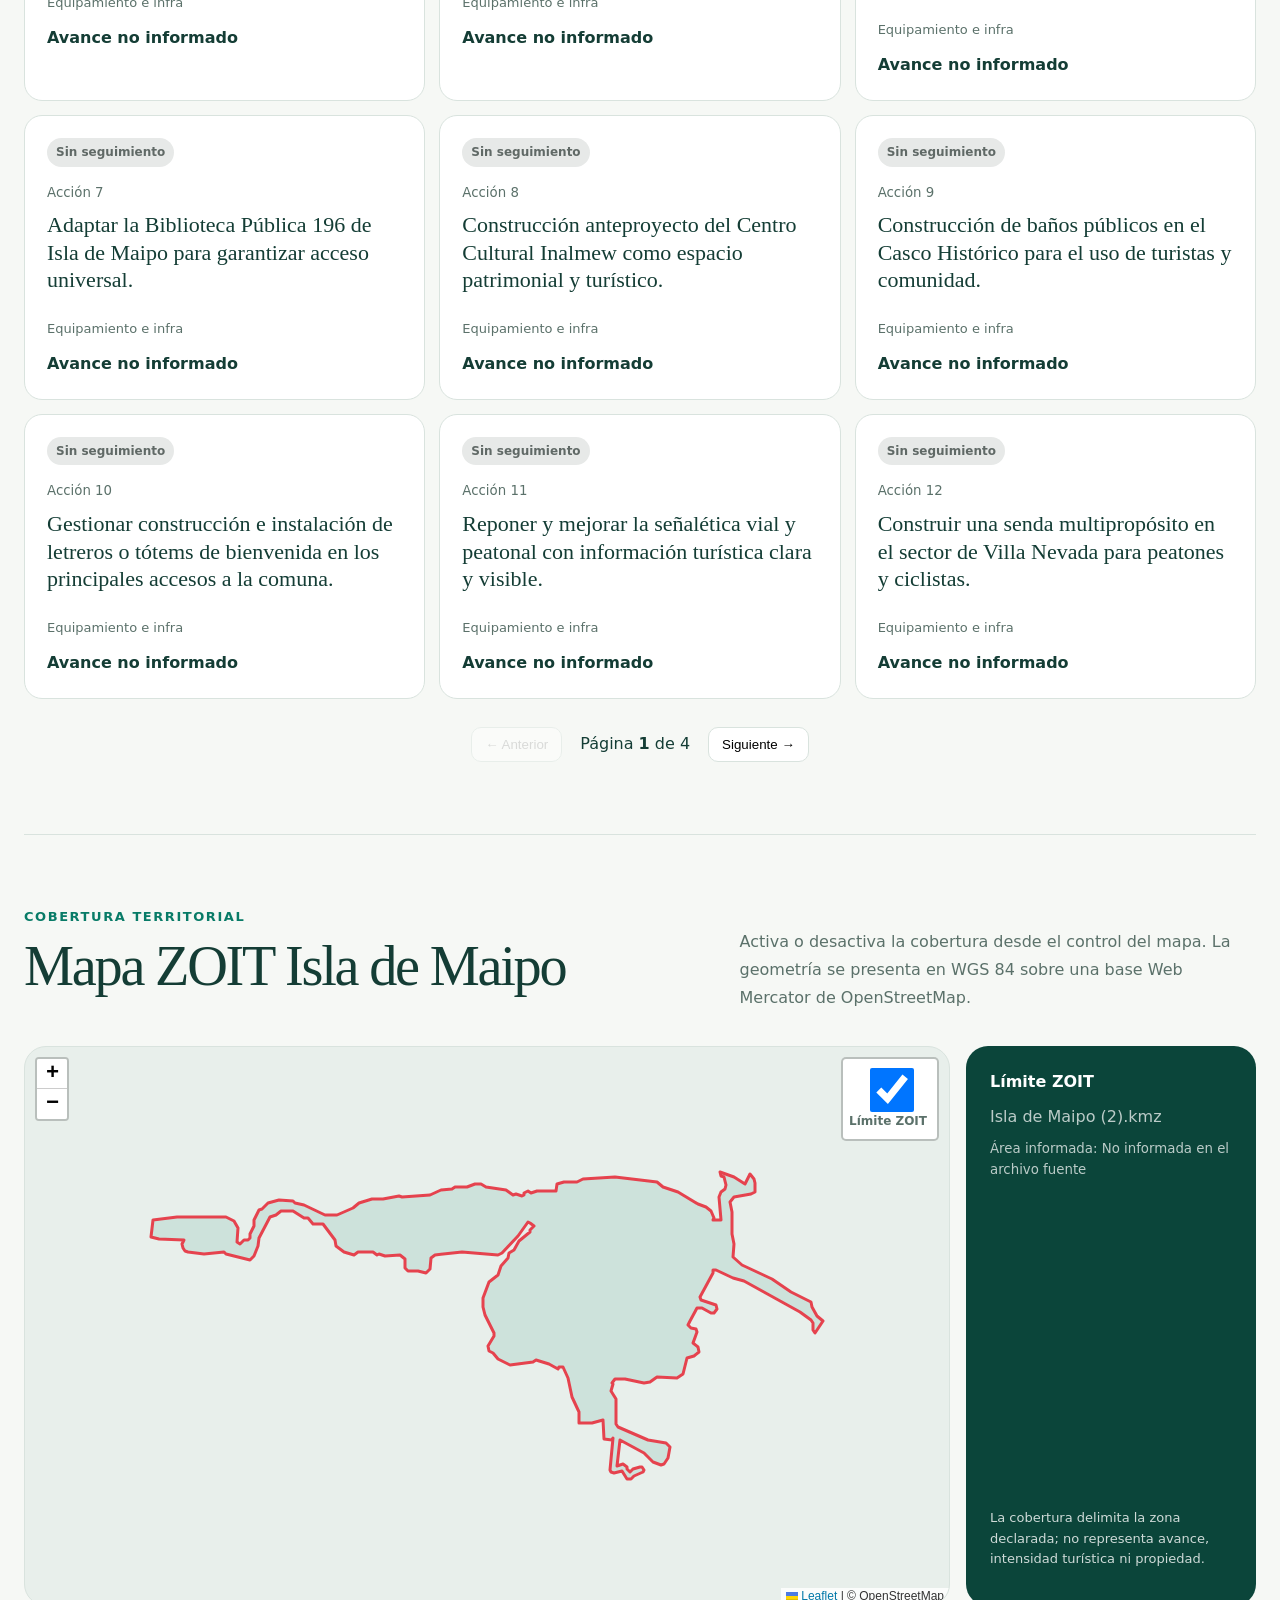
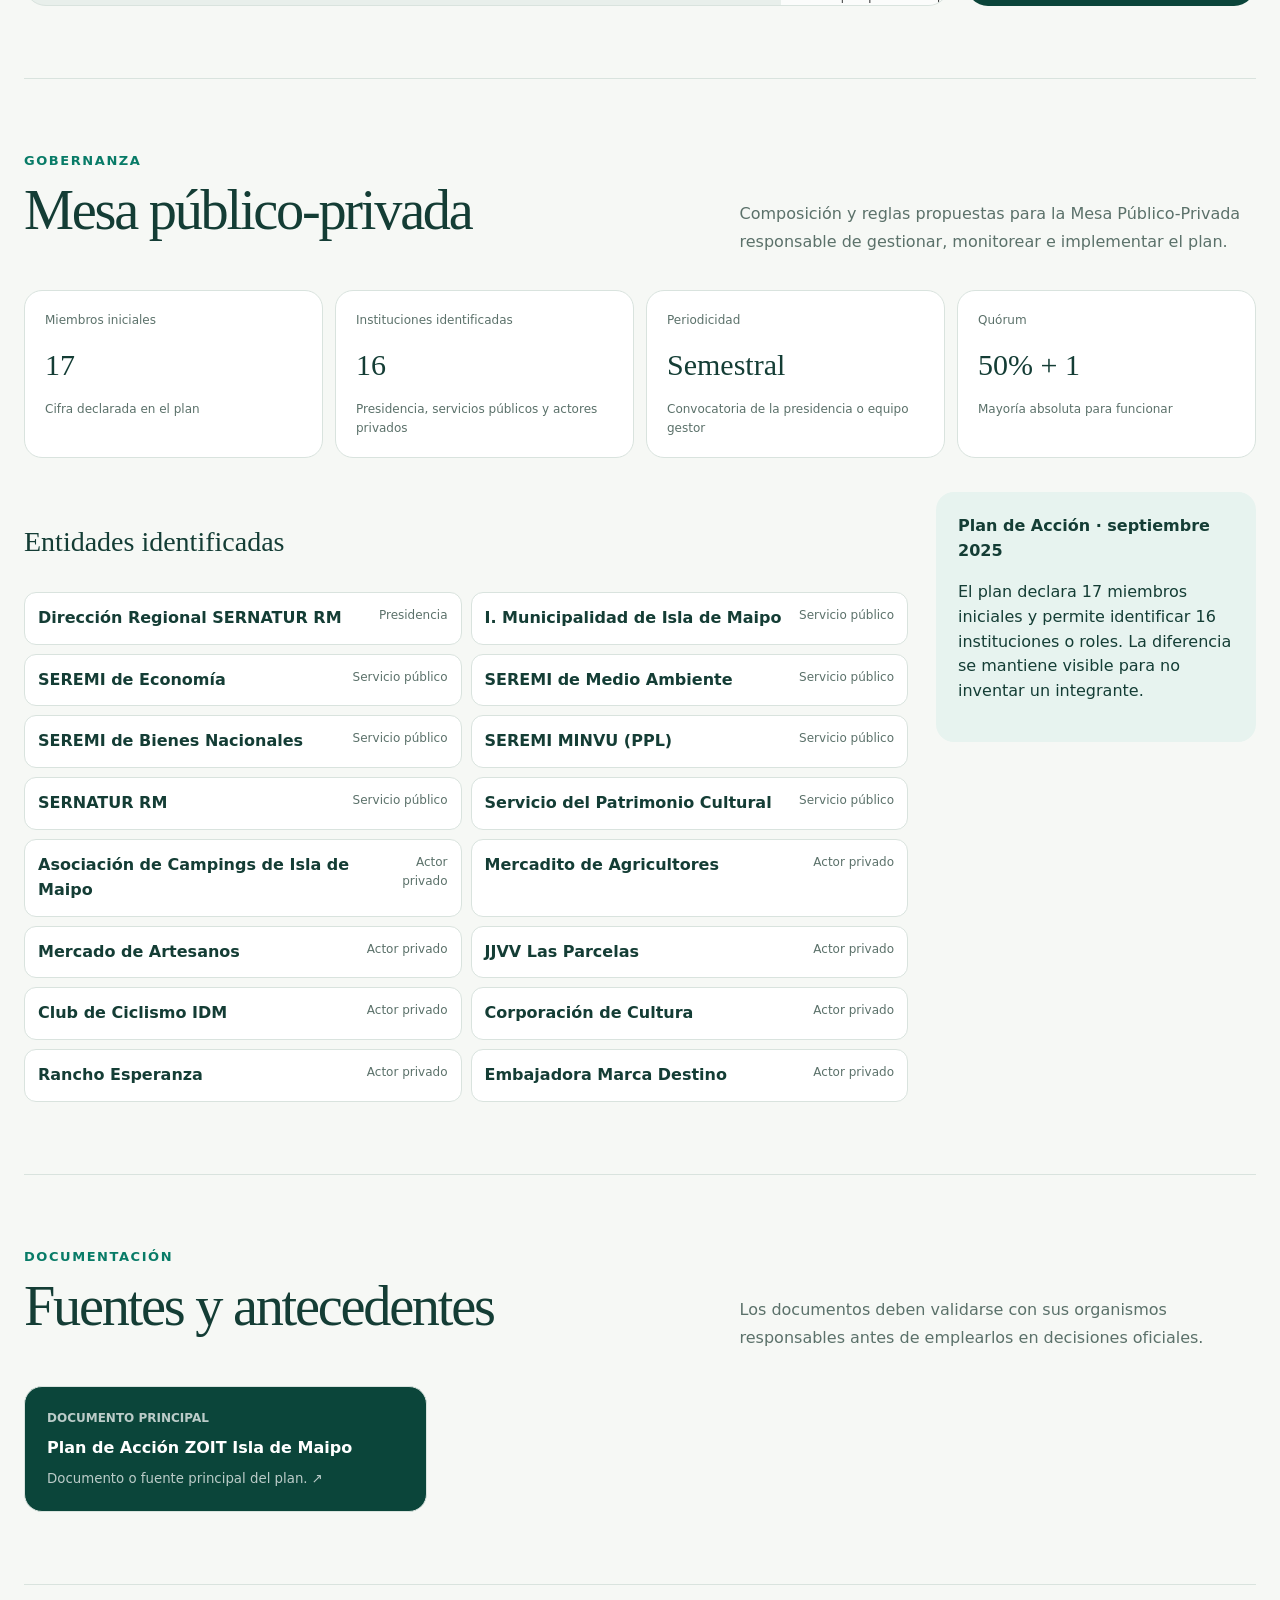
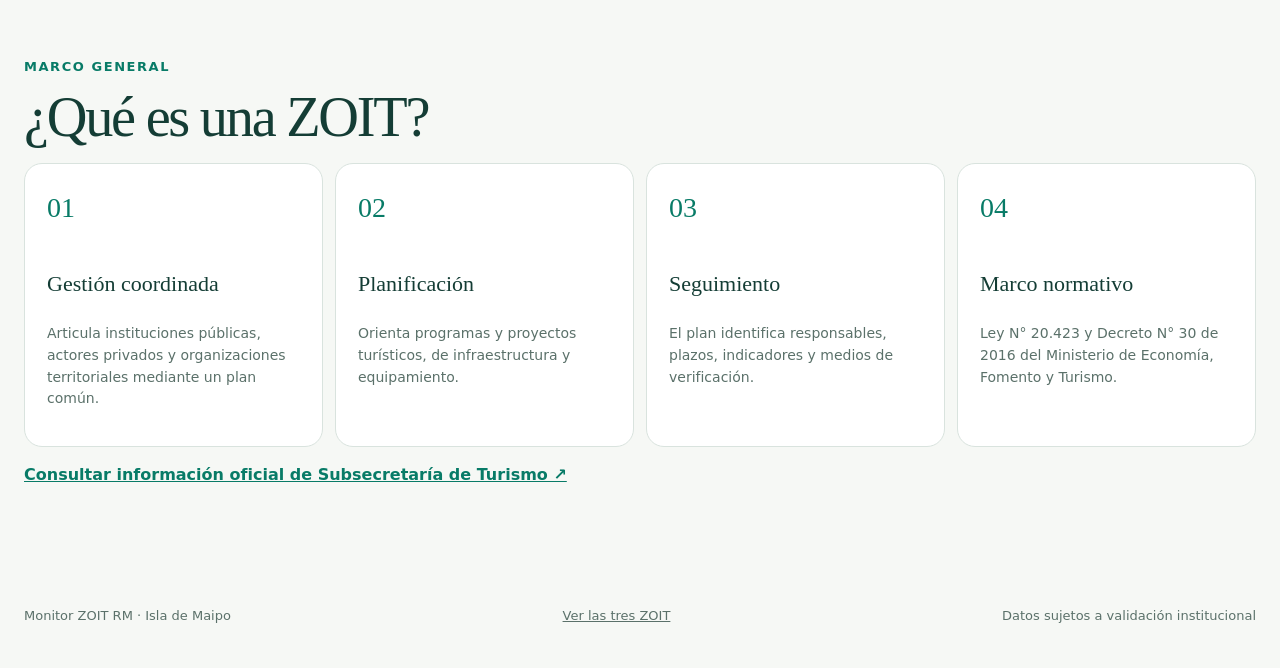
==== commit da5294aa: "feat(brand): rename site to Monitor ZOIT RM" ====
--- a/isla-de-maipo/index.html
+++ b/isla-de-maipo/index.html
@@ -1,9 +1,9 @@
 <!doctype html>
 <html lang="es"><head><meta charset="utf-8"><meta name="viewport" content="width=device-width,initial-scale=1">
-<title>ZOIT Isla de Maipo · Portal ciudadano</title><meta name="description" content="Consulta pública del plan de acción, mapa, gobernanza y documentos de la ZOIT Isla de Maipo.">
+<title>Isla de Maipo · Monitor ZOIT RM</title><meta name="description" content="Consulta pública del plan de acción, mapa, gobernanza y documentos de la ZOIT Isla de Maipo en Monitor ZOIT RM.">
 <link rel="icon" href="../assets/logo-zoit.png"><link rel="stylesheet" href="../assets/leaflet.css"><link rel="stylesheet" href="../assets/site.css">
 </head><body data-territory="isla-de-maipo">
-<header class="site-header"><a class="brand" href="../"><img src="../assets/logo-zoit.png" alt=""><span><strong>ZOIT Isla de Maipo</strong><small>Portal de transparencia territorial</small></span></a><nav aria-label="Navegación"><a href="#acciones">Plan de acción</a><a href="#mapa">Mapa</a><a href="#gobernanza">Gobernanza</a><a href="#documentos">Documentos</a></nav></header>
+<header class="site-header"><a class="brand" href="../"><img src="../assets/logo-zoit.png" alt=""><span><strong>Monitor ZOIT RM</strong><small>ZOIT Isla de Maipo</small></span></a><nav aria-label="Navegación"><a href="#acciones">Plan de acción</a><a href="#mapa">Mapa</a><a href="#gobernanza">Gobernanza</a><a href="#documentos">Documentos</a></nav></header>
 <main>
   <section class="hero"><div><p class="kicker">Zona de Interés Turístico · Región Metropolitana</p><h1>Isla de Maipo</h1><p>Explora las acciones, la cobertura territorial y la gobernanza propuesta para un desarrollo turístico sostenible e inclusivo.</p><a class="primary" href="#acciones">Explorar el plan</a></div><aside><span>Periodo de referencia</span><strong>Horizonte 2030</strong><p>plan de cuatro años · septiembre 2025</p><small>Línea base · seguimiento aún no informado</small></aside></section>
   <section class="summary" id="summary" aria-label="Resumen del plan"></section>
@@ -12,5 +12,5 @@
   <section class="section" id="gobernanza"><div class="section-heading"><div><p class="kicker">Gobernanza</p><h2>Mesa público-privada</h2></div><p id="governance-description"></p></div><div class="stats" id="governance-stats"></div><div class="governance-layout"><div><h3>Entidades identificadas</h3><div class="entity-list" id="governance-entities"></div></div><aside id="governance-notice"></aside></div></section>
   <section class="section" id="documentos"><div class="section-heading"><div><p class="kicker">Documentación</p><h2>Fuentes y antecedentes</h2></div><p>Los documentos deben validarse con sus organismos responsables antes de emplearlos en decisiones oficiales.</p></div><div class="document-list" id="document-list"></div></section>
   <section class="section context"><p class="kicker">Marco general</p><h2>¿Qué es una ZOIT?</h2><div class="context-grid"><article><span>01</span><h3>Gestión coordinada</h3><p>Articula instituciones públicas, actores privados y organizaciones territoriales mediante un plan común.</p></article><article><span>02</span><h3>Planificación</h3><p>Orienta programas y proyectos turísticos, de infraestructura y equipamiento.</p></article><article><span>03</span><h3>Seguimiento</h3><p>El plan identifica responsables, plazos, indicadores y medios de verificación.</p></article><article><span>04</span><h3>Marco normativo</h3><p>Ley N° 20.423 y Decreto N° 30 de 2016 del Ministerio de Economía, Fomento y Turismo.</p></article></div><p class="official"><a href="https://www.subturismo.gob.cl/desarrollo-de-destinos-y-gestion-territorial/zonas-de-interes-turistico/" target="_blank" rel="noreferrer">Consultar información oficial de Subsecretaría de Turismo ↗</a></p></section>
-</main><footer><span>ZOIT Isla de Maipo · consulta ciudadana</span><a href="../">Ver las tres ZOIT</a><span>Datos sujetos a validación institucional</span></footer>
+</main><footer><span>Monitor ZOIT RM · Isla de Maipo</span><a href="../">Ver las tres ZOIT</a><span>Datos sujetos a validación institucional</span></footer>
 <script src="../assets/leaflet.js"></script><script src="../assets/portal.js"></script></body></html>
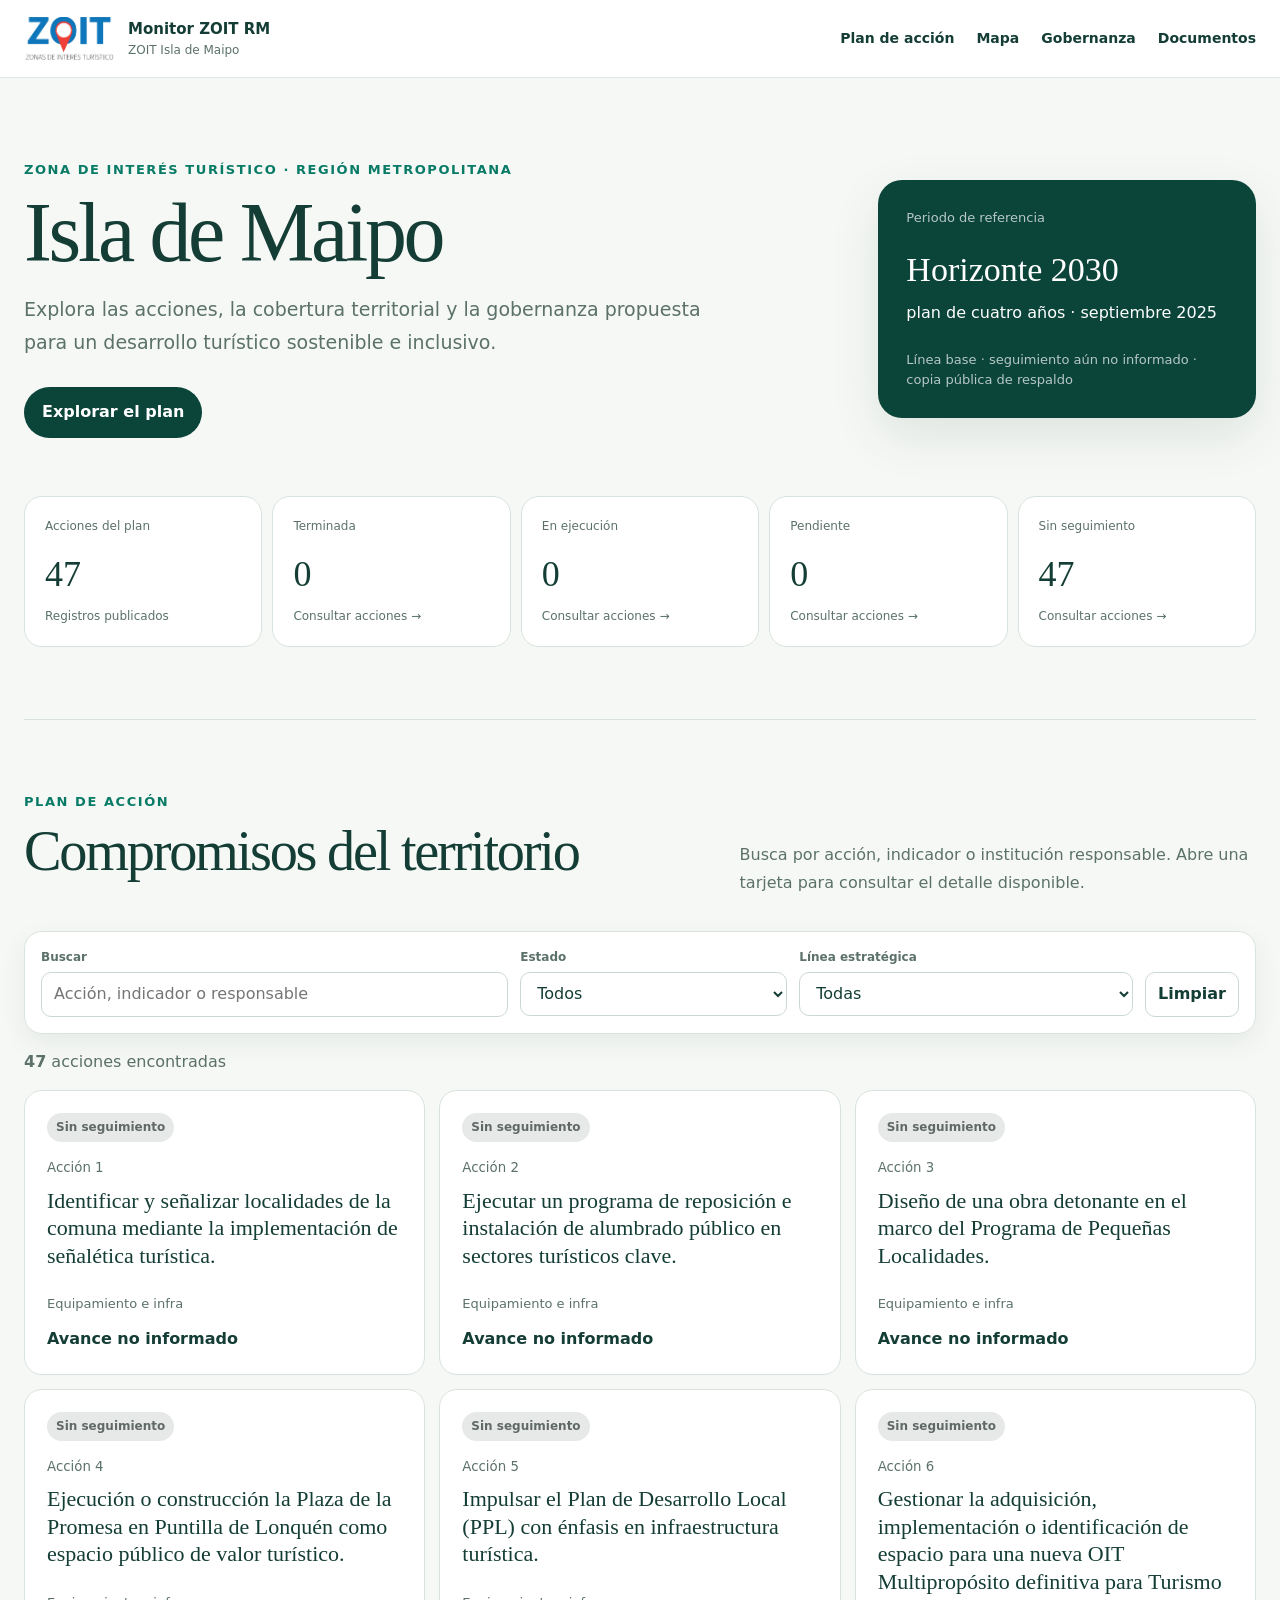
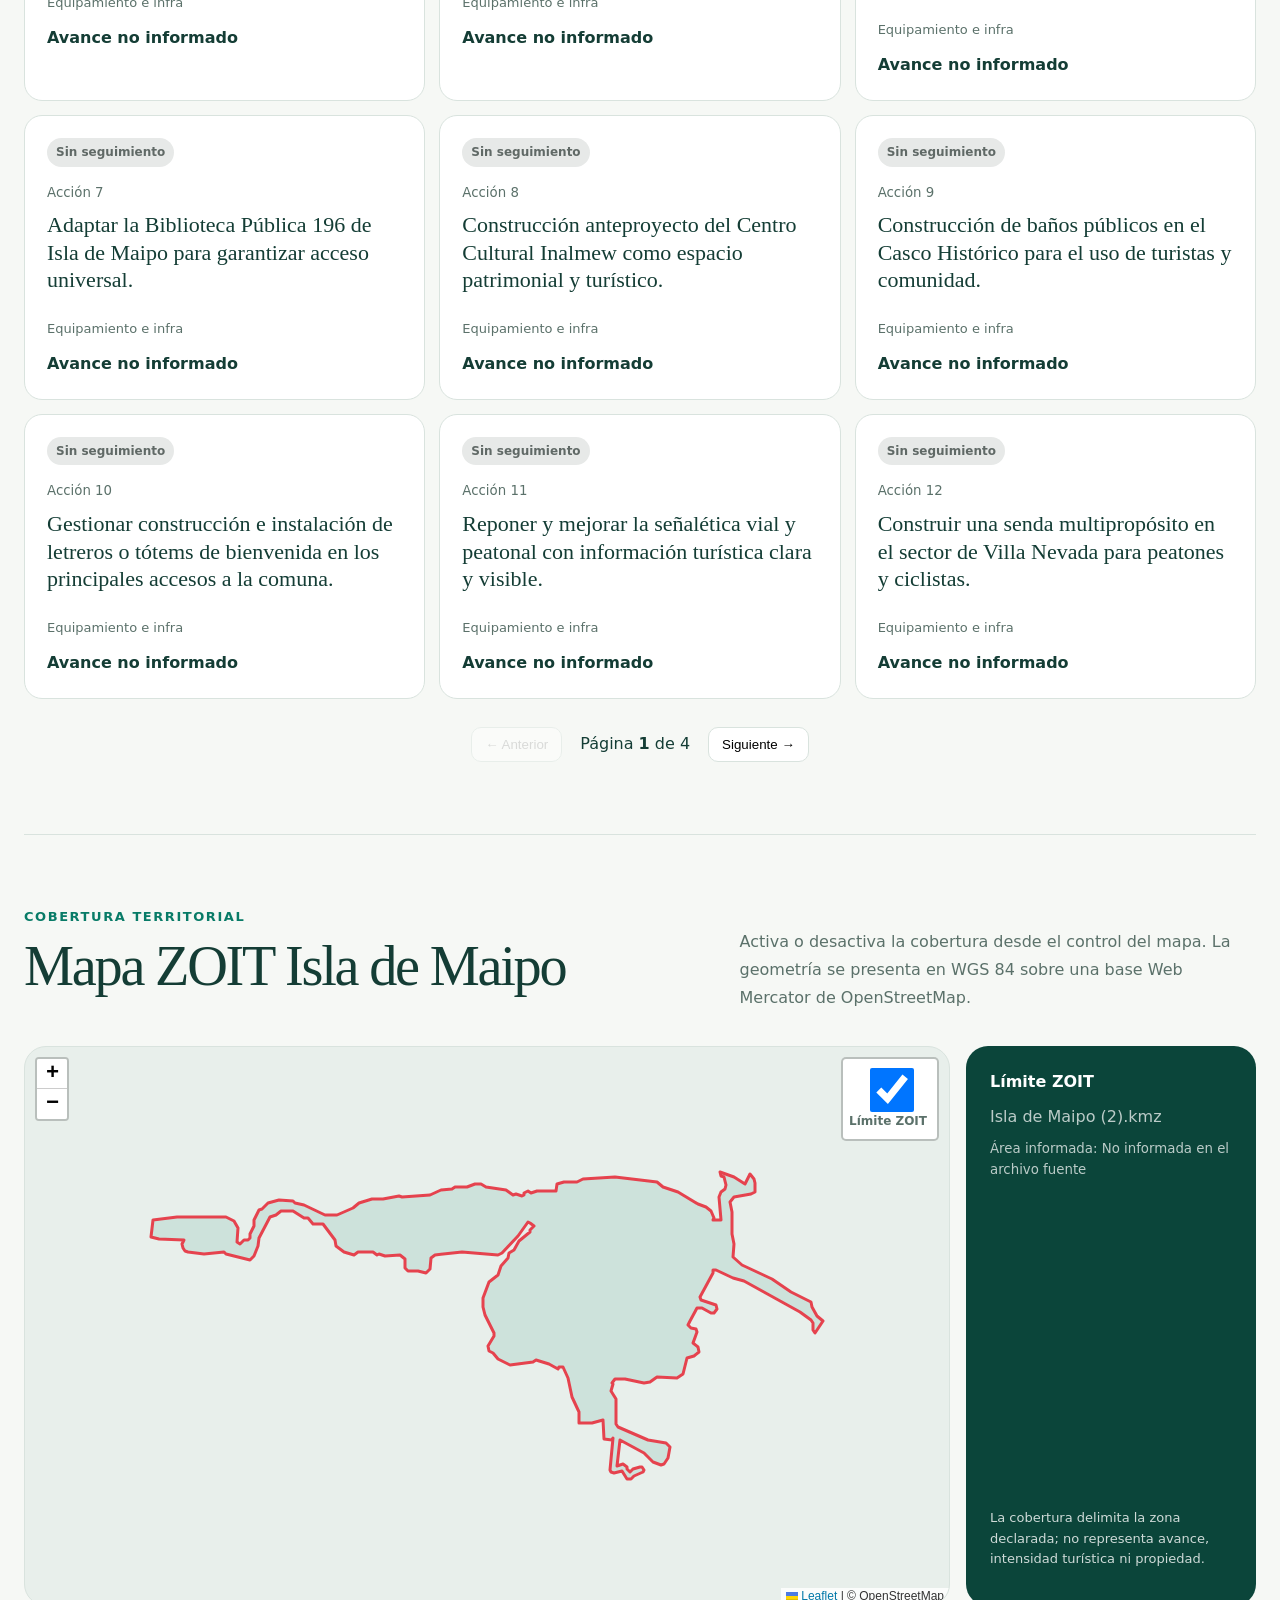
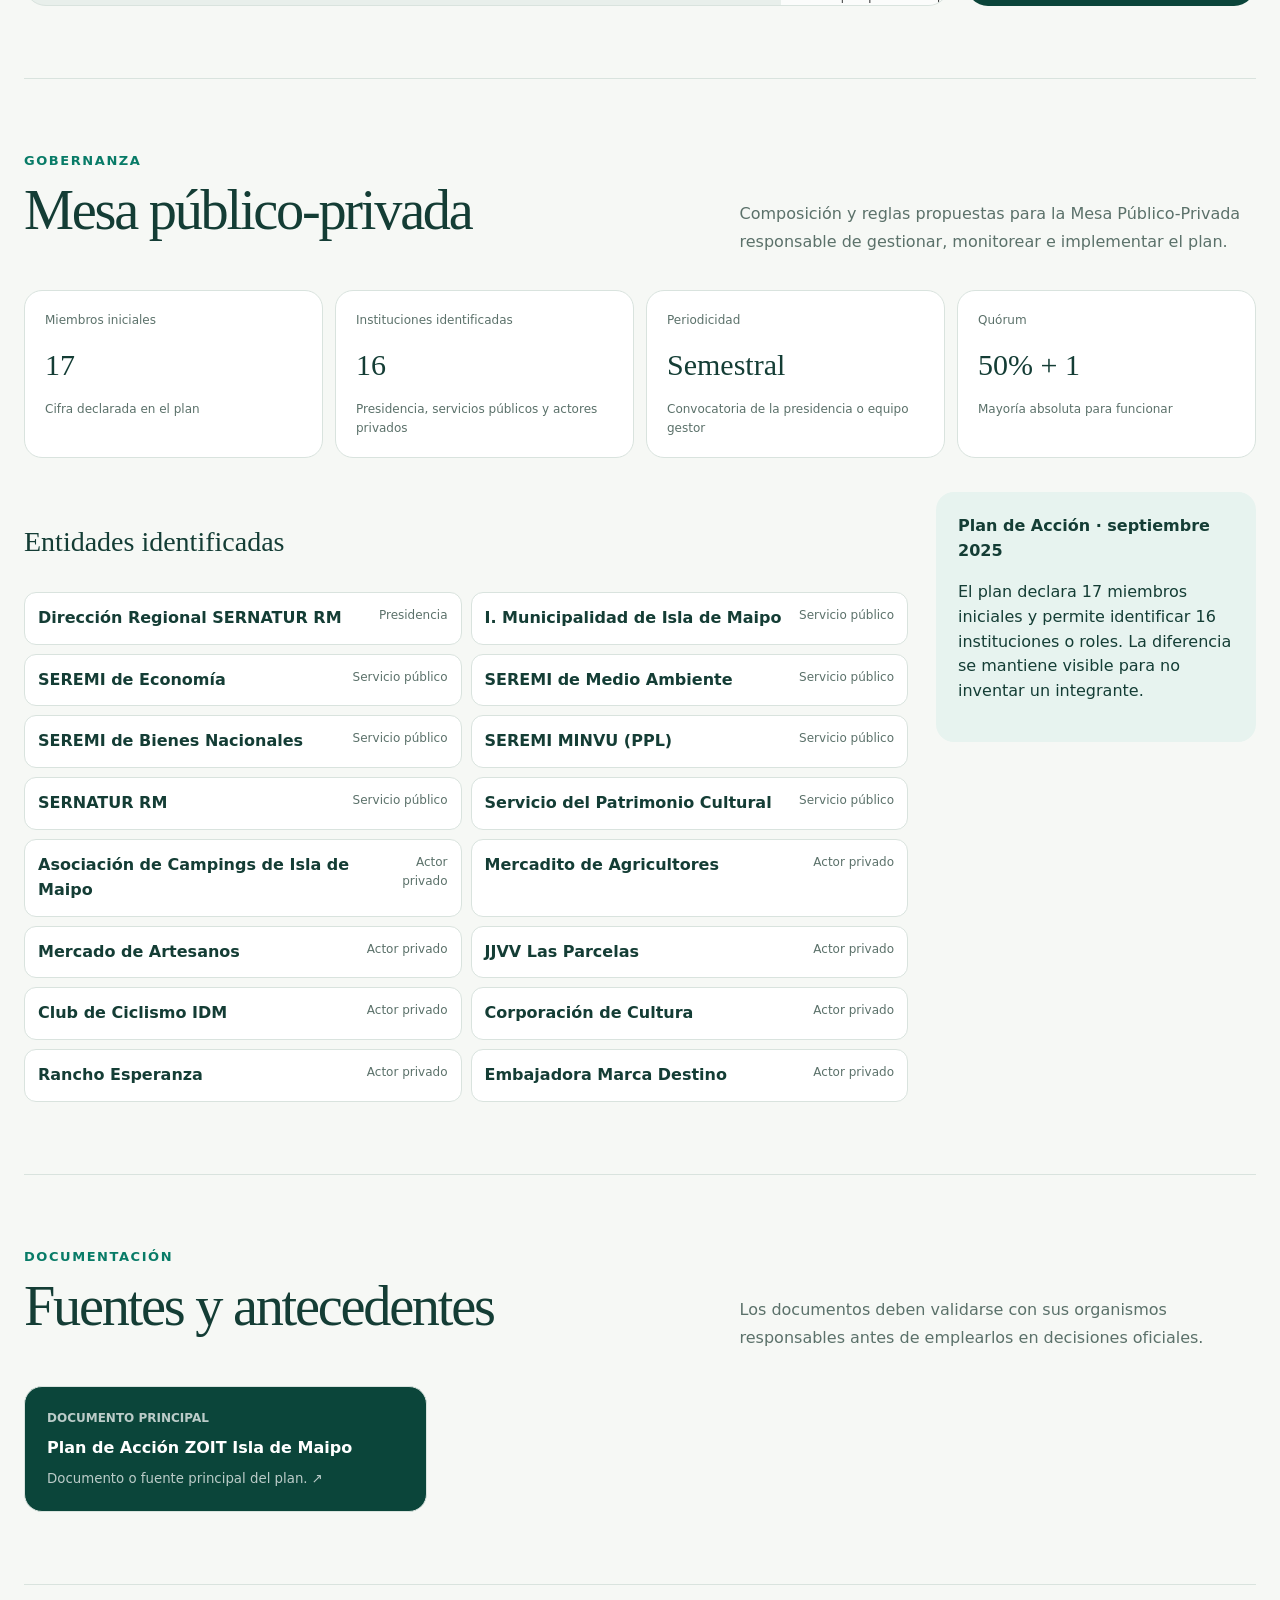
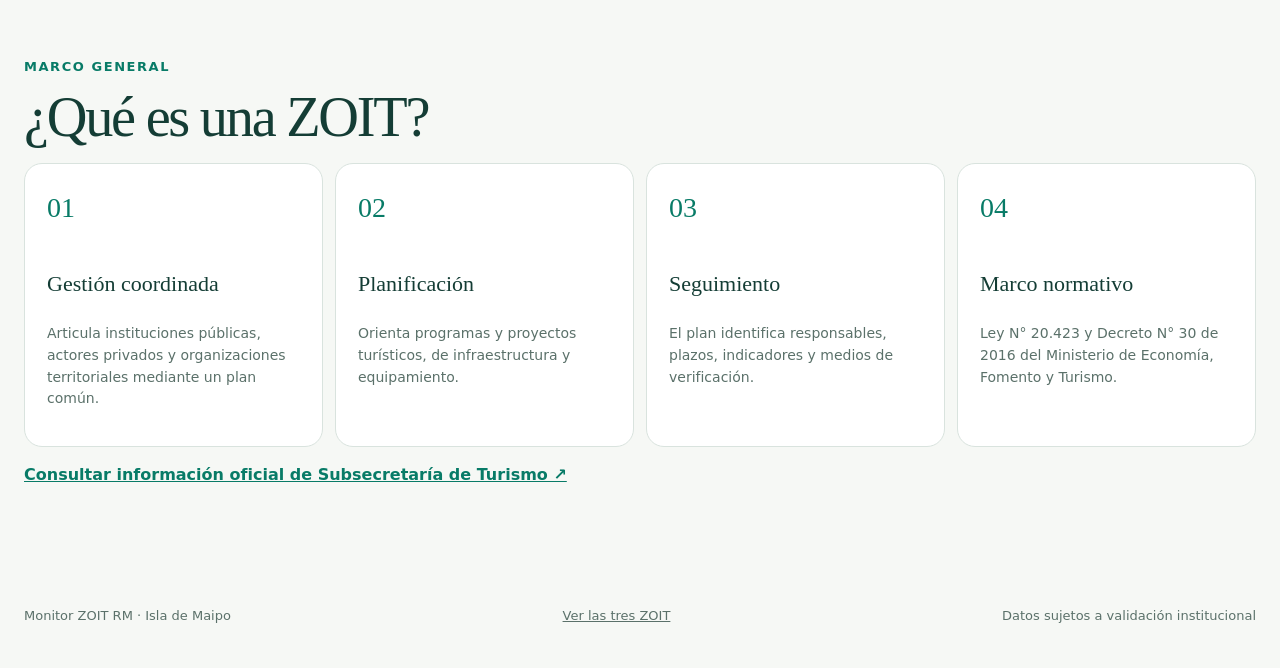
==== commit a6a2050d: "feat: conectar portales con publicaciones aprobadas" ====
--- a/isla-de-maipo/index.html
+++ b/isla-de-maipo/index.html
@@ -5,7 +5,7 @@
 </head><body data-territory="isla-de-maipo">
 <header class="site-header"><a class="brand" href="../"><img src="../assets/logo-zoit.png" alt=""><span><strong>Monitor ZOIT RM</strong><small>ZOIT Isla de Maipo</small></span></a><nav aria-label="Navegación"><a href="#acciones">Plan de acción</a><a href="#mapa">Mapa</a><a href="#gobernanza">Gobernanza</a><a href="#documentos">Documentos</a></nav></header>
 <main>
-  <section class="hero"><div><p class="kicker">Zona de Interés Turístico · Región Metropolitana</p><h1>Isla de Maipo</h1><p>Explora las acciones, la cobertura territorial y la gobernanza propuesta para un desarrollo turístico sostenible e inclusivo.</p><a class="primary" href="#acciones">Explorar el plan</a></div><aside><span>Periodo de referencia</span><strong>Horizonte 2030</strong><p>plan de cuatro años · septiembre 2025</p><small>Línea base · seguimiento aún no informado</small></aside></section>
+  <section class="hero"><div><p class="kicker">Zona de Interés Turístico · Región Metropolitana</p><h1>Isla de Maipo</h1><p>Explora las acciones, la cobertura territorial y la gobernanza propuesta para un desarrollo turístico sostenible e inclusivo.</p><a class="primary" href="#acciones">Explorar el plan</a></div><aside><span>Periodo de referencia</span><strong>Horizonte 2030</strong><p>plan de cuatro años · septiembre 2025</p><small id="publication-state">Línea base · seguimiento aún no informado</small></aside></section>
   <section class="summary" id="summary" aria-label="Resumen del plan"></section>
   <section class="section plan" id="acciones"><div class="section-heading"><div><p class="kicker">Plan de acción</p><h2>Compromisos del territorio</h2></div><p>Busca por acción, indicador o institución responsable. Abre una tarjeta para consultar el detalle disponible.</p></div><div class="filters"><label><span>Buscar</span><input id="search" type="search" placeholder="Acción, indicador o responsable"></label><label><span>Estado</span><select id="status"><option value="Todas">Todos</option></select></label><label><span>Línea estratégica</span><select id="line"><option value="Todas">Todas</option></select></label><button id="clear" type="button">Limpiar</button></div><p class="results" id="results"></p><div class="action-grid" id="action-grid"></div><nav class="pagination" id="pagination" aria-label="Páginas de acciones"></nav></section>
   <section class="section" id="mapa"><div class="section-heading"><div><p class="kicker">Cobertura territorial</p><h2>Mapa ZOIT Isla de Maipo</h2></div><p>Activa o desactiva la cobertura desde el control del mapa. La geometría se presenta en WGS 84 sobre una base Web Mercator de OpenStreetMap.</p></div><div class="map-layout"><div id="map" aria-label="Mapa interactivo de la cobertura ZOIT"></div><aside class="map-note"><strong>Límite ZOIT</strong><span>Isla de Maipo (2).kmz</span><small>Área informada: No informada en el archivo fuente</small><p>La cobertura delimita la zona declarada; no representa avance, intensidad turística ni propiedad.</p></aside></div></section>
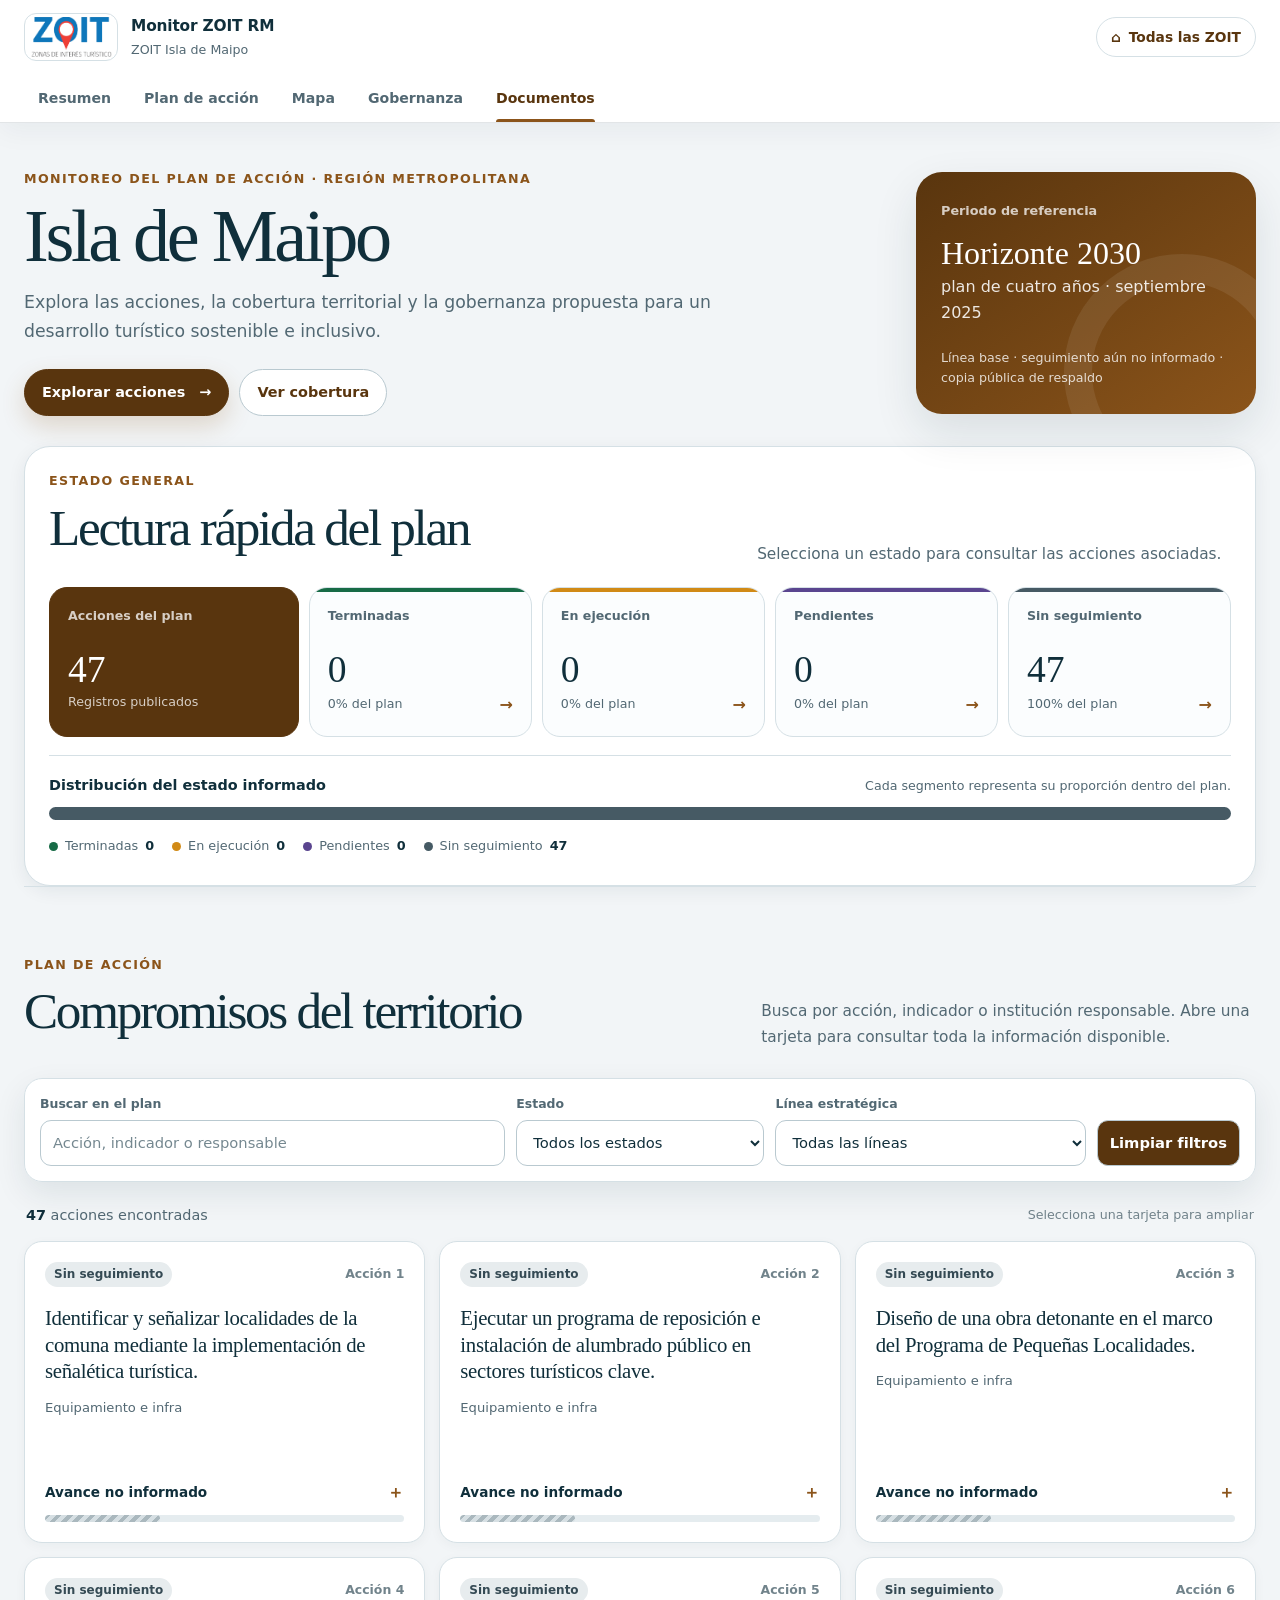
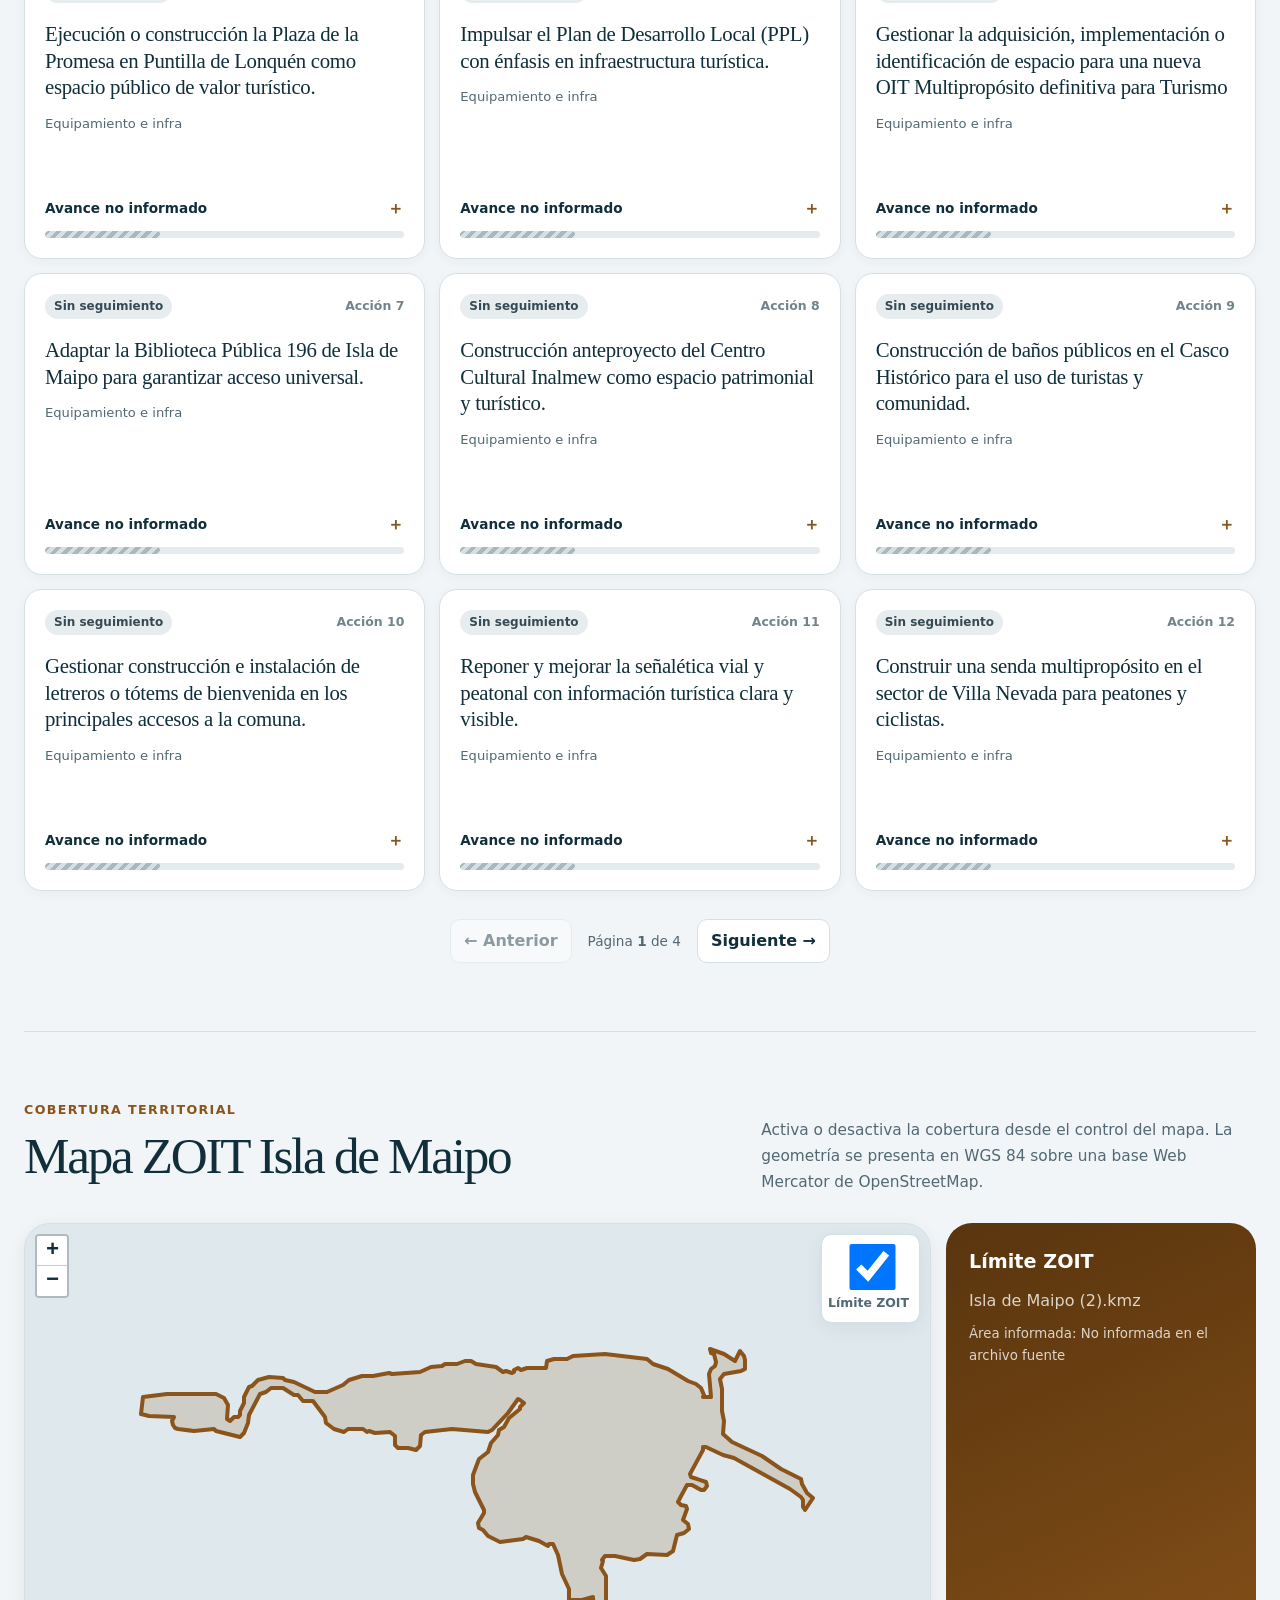
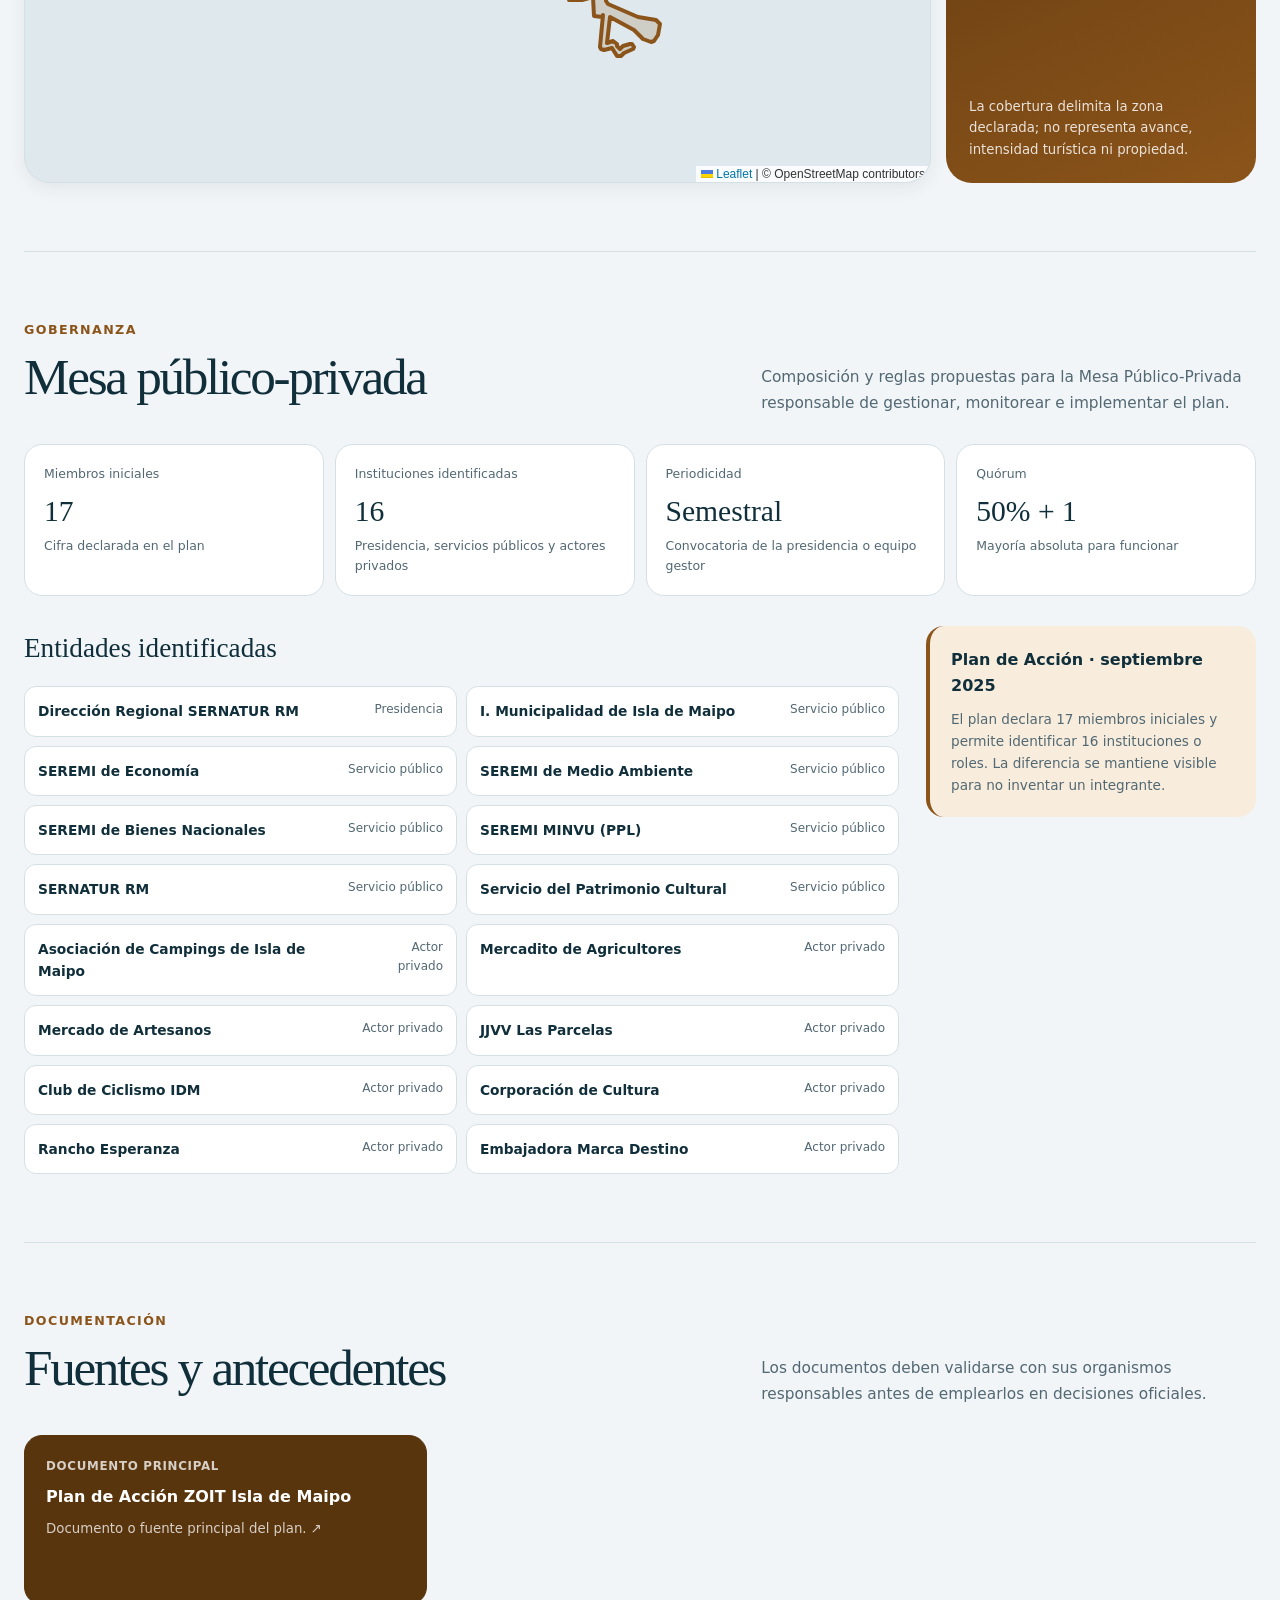
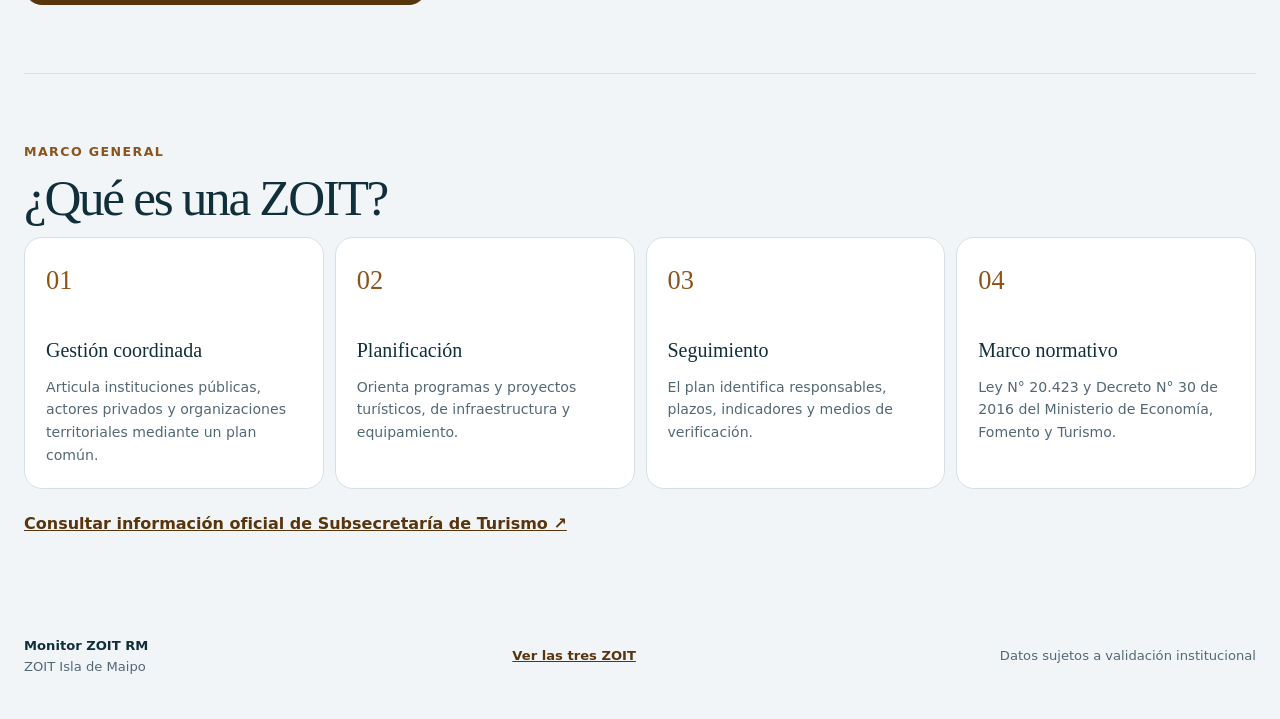
==== commit 559e5459: "feat: modernizar portales de monitoreo ZOIT" ====
--- a/isla-de-maipo/index.html
+++ b/isla-de-maipo/index.html
@@ -3,14 +3,15 @@
 <title>Isla de Maipo · Monitor ZOIT RM</title><meta name="description" content="Consulta pública del plan de acción, mapa, gobernanza y documentos de la ZOIT Isla de Maipo en Monitor ZOIT RM.">
 <link rel="icon" href="../assets/logo-zoit.png"><link rel="stylesheet" href="../assets/leaflet.css"><link rel="stylesheet" href="../assets/site.css">
 </head><body data-territory="isla-de-maipo">
-<header class="site-header"><a class="brand" href="../"><img src="../assets/logo-zoit.png" alt=""><span><strong>Monitor ZOIT RM</strong><small>ZOIT Isla de Maipo</small></span></a><nav aria-label="Navegación"><a href="#acciones">Plan de acción</a><a href="#mapa">Mapa</a><a href="#gobernanza">Gobernanza</a><a href="#documentos">Documentos</a></nav></header>
+<a class="skip-link" href="#contenido">Saltar al contenido</a>
+<header class="site-header"><div class="header-inner"><a class="brand" href="../" aria-label="Volver al directorio Monitor ZOIT RM"><span class="brand-mark"><img src="../assets/logo-zoit.png" alt=""></span><span><strong>Monitor ZOIT RM</strong><small>ZOIT Isla de Maipo</small></span></a><a class="all-territories" href="../"><span aria-hidden="true">⌂</span> Todas las ZOIT</a></div><nav class="section-nav" aria-label="Secciones del portal"><a href="#resumen">Resumen</a><a href="#acciones">Plan de acción</a><a href="#mapa">Mapa</a><a href="#gobernanza">Gobernanza</a><a href="#documentos">Documentos</a></nav></header>
 <main>
-  <section class="hero"><div><p class="kicker">Zona de Interés Turístico · Región Metropolitana</p><h1>Isla de Maipo</h1><p>Explora las acciones, la cobertura territorial y la gobernanza propuesta para un desarrollo turístico sostenible e inclusivo.</p><a class="primary" href="#acciones">Explorar el plan</a></div><aside><span>Periodo de referencia</span><strong>Horizonte 2030</strong><p>plan de cuatro años · septiembre 2025</p><small id="publication-state">Línea base · seguimiento aún no informado</small></aside></section>
-  <section class="summary" id="summary" aria-label="Resumen del plan"></section>
-  <section class="section plan" id="acciones"><div class="section-heading"><div><p class="kicker">Plan de acción</p><h2>Compromisos del territorio</h2></div><p>Busca por acción, indicador o institución responsable. Abre una tarjeta para consultar el detalle disponible.</p></div><div class="filters"><label><span>Buscar</span><input id="search" type="search" placeholder="Acción, indicador o responsable"></label><label><span>Estado</span><select id="status"><option value="Todas">Todos</option></select></label><label><span>Línea estratégica</span><select id="line"><option value="Todas">Todas</option></select></label><button id="clear" type="button">Limpiar</button></div><p class="results" id="results"></p><div class="action-grid" id="action-grid"></div><nav class="pagination" id="pagination" aria-label="Páginas de acciones"></nav></section>
+  <section class="hero" id="contenido"><div class="hero-copy"><p class="kicker">Monitoreo del plan de acción · Región Metropolitana</p><h1>Isla de Maipo</h1><p>Explora las acciones, la cobertura territorial y la gobernanza propuesta para un desarrollo turístico sostenible e inclusivo.</p><div class="hero-actions"><a class="primary" href="#acciones">Explorar acciones <span aria-hidden="true">→</span></a><a class="secondary" href="#mapa">Ver cobertura</a></div></div><aside class="period-card"><span>Periodo de referencia</span><strong>Horizonte 2030</strong><p>plan de cuatro años · septiembre 2025</p><small id="publication-state"><i aria-hidden="true"></i>Línea base · seguimiento aún no informado</small></aside></section>
+  <section class="overview" id="resumen" aria-labelledby="overview-title"><div class="overview-heading"><div><p class="kicker">Estado general</p><h2 id="overview-title">Lectura rápida del plan</h2></div><p id="overview-description">Selecciona un estado para consultar las acciones asociadas.</p></div><div class="summary" id="summary" aria-label="Indicadores del plan"></div><div class="status-distribution" id="status-distribution" aria-label="Distribución proporcional por estado"></div></section>
+  <section class="section plan" id="acciones"><div class="section-heading"><div><p class="kicker">Plan de acción</p><h2>Compromisos del territorio</h2></div><p>Busca por acción, indicador o institución responsable. Abre una tarjeta para consultar toda la información disponible.</p></div><div class="filters" aria-label="Filtros de acciones"><label class="search-field"><span>Buscar en el plan</span><input id="search" type="search" placeholder="Acción, indicador o responsable" autocomplete="off"></label><label><span>Estado</span><select id="status"><option value="Todas">Todos los estados</option></select></label><label><span>Línea estratégica</span><select id="line"><option value="Todas">Todas las líneas</option></select></label><button id="clear" type="button">Limpiar filtros</button></div><div class="results-row"><p class="results" id="results" aria-live="polite"></p><p class="results-hint">Selecciona una tarjeta para ampliar</p></div><div class="action-grid" id="action-grid"></div><nav class="pagination" id="pagination" aria-label="Páginas de acciones"></nav></section>
   <section class="section" id="mapa"><div class="section-heading"><div><p class="kicker">Cobertura territorial</p><h2>Mapa ZOIT Isla de Maipo</h2></div><p>Activa o desactiva la cobertura desde el control del mapa. La geometría se presenta en WGS 84 sobre una base Web Mercator de OpenStreetMap.</p></div><div class="map-layout"><div id="map" aria-label="Mapa interactivo de la cobertura ZOIT"></div><aside class="map-note"><strong>Límite ZOIT</strong><span>Isla de Maipo (2).kmz</span><small>Área informada: No informada en el archivo fuente</small><p>La cobertura delimita la zona declarada; no representa avance, intensidad turística ni propiedad.</p></aside></div></section>
   <section class="section" id="gobernanza"><div class="section-heading"><div><p class="kicker">Gobernanza</p><h2>Mesa público-privada</h2></div><p id="governance-description"></p></div><div class="stats" id="governance-stats"></div><div class="governance-layout"><div><h3>Entidades identificadas</h3><div class="entity-list" id="governance-entities"></div></div><aside id="governance-notice"></aside></div></section>
   <section class="section" id="documentos"><div class="section-heading"><div><p class="kicker">Documentación</p><h2>Fuentes y antecedentes</h2></div><p>Los documentos deben validarse con sus organismos responsables antes de emplearlos en decisiones oficiales.</p></div><div class="document-list" id="document-list"></div></section>
   <section class="section context"><p class="kicker">Marco general</p><h2>¿Qué es una ZOIT?</h2><div class="context-grid"><article><span>01</span><h3>Gestión coordinada</h3><p>Articula instituciones públicas, actores privados y organizaciones territoriales mediante un plan común.</p></article><article><span>02</span><h3>Planificación</h3><p>Orienta programas y proyectos turísticos, de infraestructura y equipamiento.</p></article><article><span>03</span><h3>Seguimiento</h3><p>El plan identifica responsables, plazos, indicadores y medios de verificación.</p></article><article><span>04</span><h3>Marco normativo</h3><p>Ley N° 20.423 y Decreto N° 30 de 2016 del Ministerio de Economía, Fomento y Turismo.</p></article></div><p class="official"><a href="https://www.subturismo.gob.cl/desarrollo-de-destinos-y-gestion-territorial/zonas-de-interes-turistico/" target="_blank" rel="noreferrer">Consultar información oficial de Subsecretaría de Turismo ↗</a></p></section>
-</main><footer><span>Monitor ZOIT RM · Isla de Maipo</span><a href="../">Ver las tres ZOIT</a><span>Datos sujetos a validación institucional</span></footer>
+</main><footer><div><strong>Monitor ZOIT RM</strong><span>ZOIT Isla de Maipo</span></div><a href="../">Ver las tres ZOIT</a><span>Datos sujetos a validación institucional</span></footer>
 <script src="../assets/leaflet.js"></script><script src="../assets/portal.js"></script></body></html>
--- a/assets/site.css
+++ b/assets/site.css
@@ -1 +1,552 @@
-:root{--ink:#143d35;--muted:#5b716a;--accent:#087b67;--deep:#0b453a;--soft:#e7f3ef;--line:#d9e3de;--paper:#f6f8f5;--white:#fff;--shadow:0 18px 50px rgba(16,55,47,.1)}*{box-sizing:border-box}html{scroll-behavior:smooth}body{margin:0;background:var(--paper);color:var(--ink);font:16px/1.55 system-ui,-apple-system,"Segoe UI",sans-serif}a{color:inherit}.site-header{position:sticky;z-index:1000;top:0;display:flex;min-height:78px;align-items:center;justify-content:space-between;gap:24px;padding:10px max(24px,calc((100vw - 1240px)/2));border-bottom:1px solid rgba(20,61,53,.12);background:rgba(255,255,255,.94);backdrop-filter:blur(16px)}.brand{display:flex;align-items:center;gap:14px;text-decoration:none}.brand img{width:90px;height:45px;object-fit:contain}.brand span,.brand strong,.brand small{display:block}.brand strong{font-size:15px}.brand small{color:var(--muted);font-size:12px}.site-header nav{display:flex;gap:22px}.site-header nav a{font-size:14px;font-weight:700;text-decoration:none}.public-label{padding:8px 13px;border-radius:999px;background:var(--soft);color:var(--accent);font-size:13px;font-weight:800}.hero,.section,.summary,.directory-hero,.territory-grid,.directory-context,footer{width:min(1240px,calc(100% - 48px));margin-inline:auto}.hero{display:grid;grid-template-columns:1.35fr .65fr;gap:70px;align-items:center;padding:82px 0 58px}.kicker{margin:0;color:var(--accent);font-size:13px;font-weight:850;letter-spacing:.12em;text-transform:uppercase}.hero h1,.section h2,.directory-hero h1,.directory-context h2{margin:12px 0 18px;font-family:Georgia,serif;font-size:clamp(44px,7vw,84px);font-weight:500;line-height:.98;letter-spacing:-.04em}.hero>div>p:not(.kicker),.directory-hero>div>p:not(.kicker){max-width:720px;color:var(--muted);font-size:19px;line-height:1.7}.primary{display:inline-block;margin-top:10px;padding:13px 18px;border-radius:999px;background:var(--deep);color:#fff;font-weight:800;text-decoration:none}.hero aside{padding:28px;border-radius:24px;background:var(--deep);color:#fff;box-shadow:var(--shadow)}.hero aside span,.hero aside small{display:block;color:rgba(255,255,255,.7);font-size:13px}.hero aside strong{display:block;margin:16px 0 4px;font-family:Georgia,serif;font-size:34px;font-weight:500}.hero aside p{margin:0 0 24px}.summary{display:grid;grid-template-columns:repeat(5,1fr);gap:10px;padding:0 0 72px}.summary article,.summary button{min-height:138px;padding:20px;border:1px solid var(--line);border-radius:18px;background:#fff;text-align:left}.summary button{cursor:pointer;color:inherit;font:inherit}.summary span,.summary small{display:block;color:var(--muted);font-size:12px}.summary strong{display:block;margin:12px 0 4px;font-family:Georgia,serif;font-size:36px;font-weight:500}.summary button:hover{border-color:var(--accent);transform:translateY(-2px)}.section{padding:72px 0;border-top:1px solid var(--line);scroll-margin-top:88px}.section-heading{display:grid;grid-template-columns:1fr .8fr;gap:70px;align-items:end;margin-bottom:34px}.section h2,.directory-context h2{font-size:clamp(36px,4.4vw,58px)}.section-heading>p{margin:0;color:var(--muted);font-size:16px;line-height:1.75}.filters{position:sticky;z-index:20;top:88px;display:grid;grid-template-columns:1.4fr .8fr 1fr auto;gap:12px;padding:16px;border:1px solid var(--line);border-radius:18px;background:rgba(255,255,255,.96);box-shadow:0 9px 26px rgba(17,55,47,.07)}label span{display:block;margin-bottom:5px;color:var(--muted);font-size:12px;font-weight:800}input,select,.filters button{width:100%;min-height:44px;padding:9px 12px;border:1px solid #cbd8d2;border-radius:10px;background:#fff;color:var(--ink);font:inherit}.filters button{align-self:end;width:auto;cursor:pointer;font-weight:800}.results{color:var(--muted)}.action-grid{display:grid;grid-template-columns:repeat(3,1fr);gap:14px}.action-card{overflow:hidden;border:1px solid var(--line);border-radius:18px;background:#fff}.action-card summary{display:grid;min-height:280px;align-content:start;padding:22px;cursor:pointer;list-style:none}.action-card summary::-webkit-details-marker{display:none}.action-card summary small{margin-top:16px;color:var(--muted)}.action-card h3{margin:8px 0 12px;font-family:Georgia,serif;font-size:22px;font-weight:500;line-height:1.25}.action-card summary p{color:var(--muted);font-size:13px}.action-card summary>strong{margin-top:auto}.status{justify-self:start;padding:5px 9px;border-radius:999px;font-size:12px;font-weight:800}.done{background:#dcece6;color:#376d5e}.doing{background:#fff0d6;color:#9b6214}.pending{background:#eee9e1;color:#665d50}.untracked{background:#e7e9e8;color:#606966}.action-detail{padding:0 22px 22px;border-top:1px solid var(--line)}.action-detail dl{margin:0}.action-detail dl div{padding:13px 0;border-bottom:1px solid #edf1ee}.action-detail dt{color:var(--muted);font-size:12px;font-weight:800;text-transform:uppercase}.action-detail dd{margin:4px 0 0}.note{padding:12px;border-radius:10px;background:var(--soft)}.empty{grid-column:1/-1;padding:45px;border:1px dashed #bfcfc8;border-radius:18px;text-align:center}.pagination{display:flex;align-items:center;justify-content:center;gap:18px;margin-top:28px}.pagination button{padding:9px 13px;border:1px solid var(--line);border-radius:10px;background:#fff;cursor:pointer}.pagination button:disabled{opacity:.45;cursor:not-allowed}.map-layout{display:grid;grid-template-columns:1fr 290px;gap:16px}.map-layout #map{min-height:560px;overflow:hidden;border:1px solid var(--line);border-radius:22px;background:#e8efeb}.map-note{display:flex;flex-direction:column;gap:10px;padding:24px;border-radius:22px;background:var(--deep);color:#fff}.map-note span,.map-note small{color:rgba(255,255,255,.72)}.map-note p{margin-top:auto;color:rgba(255,255,255,.8);font-size:13px}.map-error{padding:30px}.stats{display:grid;grid-template-columns:repeat(4,1fr);gap:12px}.stats article{min-height:150px;padding:20px;border:1px solid var(--line);border-radius:18px;background:#fff}.stats span,.stats small{display:block;color:var(--muted);font-size:12px}.stats strong{display:block;margin:12px 0;font-family:Georgia,serif;font-size:30px;font-weight:500}.governance-layout{display:grid;grid-template-columns:1fr 320px;gap:28px;margin-top:34px}.governance-layout h3{font-family:Georgia,serif;font-size:28px;font-weight:500}.entity-list{display:grid;grid-template-columns:repeat(2,1fr);gap:9px}.entity-list article{display:flex;justify-content:space-between;gap:16px;padding:13px;border:1px solid var(--line);border-radius:12px;background:#fff}.entity-list span{color:var(--muted);font-size:12px;text-align:right}.governance-layout>aside{align-self:start;padding:22px;border-radius:18px;background:var(--soft)}.document-list{display:grid;grid-template-columns:repeat(3,1fr);gap:12px}.document-card{display:grid;gap:8px;padding:22px;border:1px solid var(--line);border-radius:18px;background:#fff;text-decoration:none}.document-card span{color:var(--muted);font-size:12px;font-weight:800;text-transform:uppercase}.document-card small{color:var(--muted)}.primary-document{background:var(--deep);color:#fff}.primary-document span,.primary-document small{color:rgba(255,255,255,.72)}.context-grid{display:grid;grid-template-columns:repeat(4,1fr);gap:12px}.context-grid article{min-height:240px;padding:22px;border:1px solid var(--line);border-radius:18px;background:#fff}.context-grid span{color:var(--accent);font-family:Georgia,serif;font-size:28px}.context-grid h3{margin-top:38px;font-family:Georgia,serif;font-size:22px;font-weight:500}.context-grid p{color:var(--muted);font-size:14px}.official a{color:var(--accent);font-weight:800}footer{display:flex;justify-content:space-between;gap:20px;padding:30px 0 42px;color:var(--muted);font-size:13px}.directory-hero{display:grid;grid-template-columns:1.2fr .8fr;gap:80px;align-items:center;padding:86px 0 62px}.directory-hero img{justify-self:end;width:min(350px,100%);max-height:220px;object-fit:contain}.territory-grid{display:grid;grid-template-columns:repeat(3,1fr);gap:14px;padding-bottom:72px}.territory-card{display:flex;min-height:390px;flex-direction:column;padding:28px;border-radius:24px;color:#fff;text-decoration:none;box-shadow:var(--shadow)}.card-1{background:#0b594a}.card-2{background:#1d6380}.card-3{background:#745228}.territory-card>span{font-size:12px;font-weight:850;letter-spacing:.12em}.territory-card h2{margin:36px 0 16px;font-family:Georgia,serif;font-size:38px;font-weight:500;line-height:1.03}.territory-card p{color:rgba(255,255,255,.78)}.territory-card strong{margin-top:auto}.territory-card:hover{transform:translateY(-4px)}.directory-context{display:grid;grid-template-columns:1fr 1fr;gap:70px;padding:70px 0;border-top:1px solid var(--line)}.directory-context p{color:var(--muted);font-size:17px;line-height:1.75}.leaflet-control-layers{font:14px system-ui,-apple-system,"Segoe UI",sans-serif}@media(max-width:1000px){.site-header nav{display:none}.hero,.section-heading,.directory-hero,.directory-context{grid-template-columns:1fr}.summary{grid-template-columns:repeat(3,1fr)}.action-grid,.territory-grid{grid-template-columns:repeat(2,1fr)}.stats,.context-grid{grid-template-columns:repeat(2,1fr)}.map-layout,.governance-layout{grid-template-columns:1fr}.map-note{min-height:180px}.document-list{grid-template-columns:repeat(2,1fr)}}@media(max-width:700px){.site-header{min-height:68px;padding:8px 14px}.brand img{width:75px;height:40px}.hero,.section,.summary,.directory-hero,.territory-grid,.directory-context,footer{width:min(100% - 28px,1240px)}.hero{grid-template-columns:1fr;gap:24px;padding:48px 0}.hero h1,.directory-hero h1{font-size:48px}.summary{grid-template-columns:repeat(2,1fr);padding-bottom:50px}.summary article,.summary button{min-height:120px}.section{padding:52px 0}.section-heading{gap:18px}.filters{position:relative;top:auto;grid-template-columns:1fr}.filters button{width:100%}.action-grid,.territory-grid,.stats,.entity-list,.document-list,.context-grid{grid-template-columns:1fr}.action-card summary{min-height:0}.map-layout #map{min-height:430px}.directory-hero{padding:52px 0}.directory-hero img{display:none}.territory-card{min-height:310px}footer{align-items:flex-start;flex-direction:column}}
+:root {
+  --ink: #102f3b;
+  --muted: #526873;
+  --subtle: #71838b;
+  --territory: #096b73;
+  --territory-deep: #064851;
+  --territory-soft: #e2f2f3;
+  --territory-rgb: 9, 107, 115;
+  --paper: #f2f5f7;
+  --surface: #ffffff;
+  --surface-raised: #fbfdfe;
+  --line: #d5e0e5;
+  --line-strong: #b9c9d0;
+  --success: #176b46;
+  --warning: #8a5708;
+  --pending: #5a458f;
+  --neutral: #465a64;
+  --shadow-sm: 0 5px 18px rgba(18, 47, 59, .07);
+  --shadow-md: 0 18px 45px rgba(18, 47, 59, .11);
+  --radius-sm: 12px;
+  --radius-md: 18px;
+  --radius-lg: 26px;
+  --container: 1240px;
+  --header-offset: 126px;
+}
+
+body[data-territory="san-jose-de-maipo"] {
+  --territory: #087482;
+  --territory-deep: #064c57;
+  --territory-soft: #def3f5;
+  --territory-rgb: 8, 116, 130;
+}
+
+body[data-territory="pirque"] {
+  --territory: #5b4b91;
+  --territory-deep: #35285f;
+  --territory-soft: #eeeafd;
+  --territory-rgb: 91, 75, 145;
+}
+
+body[data-territory="isla-de-maipo"] {
+  --territory: #8b541a;
+  --territory-deep: #59350e;
+  --territory-soft: #f8eddd;
+  --territory-rgb: 139, 84, 26;
+}
+
+* { box-sizing: border-box; }
+html { scroll-behavior: smooth; }
+body {
+  margin: 0;
+  background: var(--paper);
+  color: var(--ink);
+  font: 400 1rem/1.62 Inter, ui-sans-serif, system-ui, -apple-system, BlinkMacSystemFont, "Segoe UI", sans-serif;
+  text-rendering: optimizeLegibility;
+}
+button, input, select { font: inherit; }
+button, a { -webkit-tap-highlight-color: transparent; }
+a { color: inherit; }
+h1, h2, h3, p { margin-top: 0; }
+
+.skip-link {
+  position: fixed;
+  z-index: 2000;
+  top: 10px;
+  left: 10px;
+  padding: 10px 14px;
+  border-radius: 10px;
+  background: var(--ink);
+  color: #fff;
+  transform: translateY(-160%);
+}
+.skip-link:focus { transform: translateY(0); }
+
+:focus-visible {
+  outline: 3px solid rgba(var(--territory-rgb), .32);
+  outline-offset: 3px;
+}
+
+.site-header {
+  position: sticky;
+  z-index: 1000;
+  top: 0;
+  border-bottom: 1px solid rgba(16, 47, 59, .12);
+  background: rgba(255, 255, 255, .96);
+  box-shadow: 0 8px 26px rgba(16, 47, 59, .05);
+  backdrop-filter: blur(18px);
+}
+.header-inner,
+.section-nav {
+  width: min(var(--container), calc(100% - 48px));
+  margin-inline: auto;
+}
+.header-inner {
+  display: flex;
+  min-height: 74px;
+  align-items: center;
+  justify-content: space-between;
+  gap: 24px;
+}
+.brand {
+  display: flex;
+  min-width: 0;
+  align-items: center;
+  gap: 13px;
+  color: var(--ink);
+  text-decoration: none;
+}
+.brand-mark {
+  display: grid;
+  width: 94px;
+  height: 48px;
+  flex: 0 0 auto;
+  place-items: center;
+  border: 1px solid var(--line);
+  border-radius: 12px;
+  background: #fff;
+}
+.brand img { display: block; width: 82px; height: 40px; object-fit: contain; }
+.brand span:not(.brand-mark), .brand strong, .brand small { display: block; min-width: 0; }
+.brand strong { font-size: .96rem; letter-spacing: -.01em; }
+.brand small { margin-top: 1px; overflow: hidden; color: var(--muted); font-size: .79rem; text-overflow: ellipsis; white-space: nowrap; }
+.all-territories {
+  display: inline-flex;
+  min-height: 40px;
+  align-items: center;
+  gap: 8px;
+  padding: 8px 14px;
+  border: 1px solid var(--line);
+  border-radius: 999px;
+  background: var(--surface);
+  color: var(--territory-deep);
+  font-size: .86rem;
+  font-weight: 750;
+  text-decoration: none;
+}
+.all-territories:hover { border-color: var(--territory); background: var(--territory-soft); }
+.section-nav {
+  display: flex;
+  min-height: 48px;
+  align-items: stretch;
+  gap: 5px;
+}
+.section-nav a {
+  position: relative;
+  display: flex;
+  align-items: center;
+  padding: 0 14px;
+  color: var(--muted);
+  font-size: .88rem;
+  font-weight: 700;
+  text-decoration: none;
+}
+.section-nav a::after {
+  position: absolute;
+  right: 14px;
+  bottom: 0;
+  left: 14px;
+  height: 3px;
+  border-radius: 3px 3px 0 0;
+  background: var(--territory);
+  content: "";
+  opacity: 0;
+  transform: scaleX(.55);
+  transition: opacity .18s ease, transform .18s ease;
+}
+.section-nav a:hover,
+.section-nav a.active { color: var(--territory-deep); }
+.section-nav a.active::after { opacity: 1; transform: scaleX(1); }
+
+.hero,
+.overview,
+.section,
+.directory-hero,
+.territory-grid,
+.directory-context,
+footer {
+  width: min(var(--container), calc(100% - 48px));
+  margin-inline: auto;
+}
+
+.hero {
+  display: grid;
+  grid-template-columns: minmax(0, 1fr) 340px;
+  gap: 42px;
+  align-items: center;
+  padding: 46px 0 30px;
+}
+.hero-copy { max-width: 760px; }
+.kicker {
+  margin: 0;
+  color: var(--territory);
+  font-size: .79rem;
+  font-weight: 850;
+  letter-spacing: .11em;
+  text-transform: uppercase;
+}
+.hero h1,
+.section h2,
+.overview h2,
+.directory-hero h1,
+.directory-context h2 {
+  margin: 10px 0 14px;
+  font-family: Georgia, "Times New Roman", serif;
+  font-size: clamp(2.9rem, 5.8vw, 5.2rem);
+  font-weight: 500;
+  line-height: 1;
+  letter-spacing: -.045em;
+}
+.hero-copy > p:not(.kicker),
+.directory-hero > div > p:not(.kicker) {
+  max-width: 720px;
+  margin-bottom: 0;
+  color: var(--muted);
+  font-size: 1.08rem;
+  line-height: 1.72;
+}
+.hero-actions { display: flex; flex-wrap: wrap; gap: 10px; margin-top: 22px; }
+.primary,
+.secondary {
+  display: inline-flex;
+  min-height: 46px;
+  align-items: center;
+  justify-content: center;
+  gap: 14px;
+  padding: 11px 17px;
+  border: 1px solid var(--territory-deep);
+  border-radius: 999px;
+  font-size: .9rem;
+  font-weight: 800;
+  text-decoration: none;
+  transition: transform .18s ease, box-shadow .18s ease, background .18s ease;
+}
+.primary { background: var(--territory-deep); box-shadow: 0 10px 24px rgba(var(--territory-rgb), .2); color: #fff; }
+.secondary { border-color: var(--line-strong); background: var(--surface); color: var(--territory-deep); }
+.primary:hover, .secondary:hover { transform: translateY(-2px); }
+.period-card {
+  position: relative;
+  overflow: hidden;
+  padding: 25px;
+  border-radius: var(--radius-lg);
+  background: linear-gradient(145deg, var(--territory-deep), var(--territory));
+  box-shadow: var(--shadow-md);
+  color: #fff;
+}
+.period-card::after {
+  position: absolute;
+  right: -44px;
+  bottom: -76px;
+  width: 180px;
+  height: 180px;
+  border: 28px solid rgba(255, 255, 255, .08);
+  border-radius: 50%;
+  content: "";
+}
+.period-card > * { position: relative; z-index: 1; }
+.period-card > span { color: rgba(255, 255, 255, .75); font-size: .8rem; font-weight: 750; }
+.period-card > strong { display: block; margin: 13px 0 3px; font-family: Georgia, serif; font-size: 2rem; font-weight: 500; line-height: 1.1; }
+.period-card p { margin-bottom: 22px; color: rgba(255, 255, 255, .88); }
+.period-card small { display: flex; align-items: flex-start; gap: 8px; color: rgba(255, 255, 255, .8); font-size: .79rem; }
+.period-card small i { width: 7px; height: 7px; flex: 0 0 auto; margin-top: 6px; border-radius: 50%; background: #9ee8c8; box-shadow: 0 0 0 4px rgba(158, 232, 200, .14); }
+
+.overview {
+  padding: 24px;
+  scroll-margin-top: var(--header-offset);
+  border: 1px solid var(--line);
+  border-radius: var(--radius-lg);
+  background: var(--surface);
+  box-shadow: var(--shadow-sm);
+}
+.overview-heading,
+.section-heading {
+  display: grid;
+  grid-template-columns: minmax(0, 1fr) minmax(280px, .72fr);
+  gap: 50px;
+  align-items: end;
+}
+.overview-heading { margin-bottom: 20px; }
+.overview h2,
+.section h2,
+.directory-context h2 { font-size: clamp(2.1rem, 4vw, 3.5rem); }
+.overview-heading > p,
+.section-heading > p {
+  margin: 0;
+  color: var(--muted);
+  font-size: .96rem;
+  line-height: 1.7;
+}
+.summary { display: grid; grid-template-columns: 1.12fr repeat(4, 1fr); gap: 10px; }
+.metric-card {
+  position: relative;
+  min-width: 0;
+  min-height: 144px;
+  padding: 18px;
+  overflow: hidden;
+  border: 1px solid var(--line);
+  border-radius: var(--radius-md);
+  background: var(--surface-raised);
+  color: var(--ink);
+  text-align: left;
+}
+button.metric-card { cursor: pointer; }
+.metric-card > span,
+.metric-card > small { display: block; color: var(--muted); font-size: .79rem; }
+.metric-card > span { min-height: 38px; font-weight: 750; }
+.metric-card > strong { display: block; margin: 7px 0 3px; font-family: Georgia, serif; font-size: 2.35rem; font-weight: 500; line-height: 1; }
+.metric-card small { display: flex; align-items: center; justify-content: space-between; gap: 6px; }
+.metric-card small b { color: var(--territory); font-size: 1rem; }
+button.metric-card:hover { border-color: rgba(var(--territory-rgb), .55); box-shadow: var(--shadow-sm); transform: translateY(-2px); }
+button.metric-card.is-selected { border-color: var(--territory); background: var(--territory-soft); box-shadow: inset 0 0 0 1px var(--territory); }
+.metric-total { border-color: var(--territory-deep); background: var(--territory-deep); color: #fff; }
+.metric-total > span, .metric-total > small { color: rgba(255, 255, 255, .76); }
+.metric-done::before, .metric-doing::before, .metric-pending::before, .metric-untracked::before {
+  position: absolute;
+  top: 0;
+  right: 0;
+  left: 0;
+  height: 4px;
+  content: "";
+}
+.metric-done::before { background: var(--success); }
+.metric-doing::before { background: #d18a16; }
+.metric-pending::before { background: var(--pending); }
+.metric-untracked::before { background: var(--neutral); }
+.status-distribution { margin-top: 18px; padding-top: 18px; border-top: 1px solid var(--line); }
+.distribution-copy { display: flex; align-items: baseline; justify-content: space-between; gap: 20px; margin-bottom: 10px; }
+.distribution-copy strong { font-size: .9rem; }
+.distribution-copy span { color: var(--muted); font-size: .79rem; }
+.distribution-track { display: flex; height: 13px; overflow: hidden; border-radius: 999px; background: #e8eef1; }
+.distribution-track .segment { min-width: 5px; border: 0; cursor: pointer; }
+.segment.done, .distribution-legend i.done { background: var(--success); }
+.segment.doing, .distribution-legend i.doing { background: #d18a16; }
+.segment.pending, .distribution-legend i.pending { background: var(--pending); }
+.segment.untracked, .distribution-legend i.untracked { background: var(--neutral); }
+.distribution-track .segment:hover, .distribution-track .segment:focus-visible { filter: brightness(1.22); }
+.distribution-legend { display: flex; flex-wrap: wrap; gap: 8px 18px; margin-top: 12px; }
+.distribution-legend button { display: inline-flex; align-items: center; gap: 7px; padding: 4px 0; border: 0; background: transparent; color: var(--muted); cursor: pointer; font-size: .8rem; }
+.distribution-legend button.is-selected { color: var(--ink); font-weight: 800; }
+.distribution-legend i { width: 9px; height: 9px; border-radius: 50%; }
+.distribution-legend strong { color: var(--ink); }
+
+.section {
+  padding: 68px 0;
+  scroll-margin-top: var(--header-offset);
+  border-top: 1px solid var(--line);
+}
+.section-heading { margin-bottom: 28px; }
+.filters {
+  position: sticky;
+  z-index: 20;
+  top: var(--header-offset);
+  display: grid;
+  grid-template-columns: minmax(260px, 1.35fr) minmax(180px, .72fr) minmax(210px, .9fr) auto;
+  gap: 11px;
+  padding: 15px;
+  border: 1px solid var(--line);
+  border-radius: var(--radius-md);
+  background: rgba(255, 255, 255, .97);
+  box-shadow: 0 12px 32px rgba(16, 47, 59, .09);
+  backdrop-filter: blur(12px);
+}
+label span { display: block; margin-bottom: 5px; color: var(--muted); font-size: .78rem; font-weight: 800; }
+input, select, .filters button {
+  width: 100%;
+  min-height: 46px;
+  padding: 9px 12px;
+  border: 1px solid var(--line-strong);
+  border-radius: 11px;
+  background: #fff;
+  color: var(--ink);
+  font-size: .92rem;
+}
+input::placeholder { color: #758890; opacity: 1; }
+input:focus, select:focus { border-color: var(--territory); outline: 3px solid rgba(var(--territory-rgb), .15); }
+.filters button { align-self: end; width: auto; background: var(--territory-deep); color: #fff; cursor: pointer; font-weight: 800; }
+.filters button:hover { background: var(--territory); }
+.results-row { display: flex; align-items: center; justify-content: space-between; gap: 20px; margin: 22px 2px 14px; }
+.results { margin: 0; color: var(--muted); font-size: .9rem; }
+.results strong { color: var(--ink); }
+.results-hint { margin: 0; color: var(--subtle); font-size: .79rem; }
+
+.action-grid { display: grid; grid-template-columns: repeat(3, minmax(0, 1fr)); gap: 14px; }
+.action-card {
+  overflow: hidden;
+  border: 1px solid var(--line);
+  border-radius: var(--radius-md);
+  background: var(--surface);
+  box-shadow: 0 3px 12px rgba(16, 47, 59, .04);
+  transition: border-color .18s ease, box-shadow .18s ease, transform .18s ease;
+}
+.action-card:hover { border-color: rgba(var(--territory-rgb), .48); box-shadow: var(--shadow-sm); transform: translateY(-2px); }
+.action-card[open] { border-color: var(--territory); box-shadow: var(--shadow-md); transform: none; }
+.action-card summary { display: flex; min-height: 300px; flex-direction: column; padding: 20px; cursor: pointer; list-style: none; }
+.action-card summary::-webkit-details-marker { display: none; }
+.card-top { display: flex; align-items: center; justify-content: space-between; gap: 10px; }
+.action-number { color: var(--subtle); font-size: .78rem; font-weight: 750; }
+.status { display: inline-flex; justify-self: start; padding: 5px 9px; border-radius: 999px; font-size: .75rem; font-weight: 850; line-height: 1.25; }
+.status.done { background: #dcf3e7; color: #12583a; }
+.status.doing { background: #fff0ce; color: #744708; }
+.status.pending { background: #ece8fb; color: #463274; }
+.status.untracked { background: #e7ecee; color: #354a54; }
+.action-card h3 { margin: 18px 0 12px; font-family: Georgia, serif; font-size: 1.3rem; font-weight: 500; line-height: 1.28; letter-spacing: -.015em; }
+.action-line { margin: 0; color: var(--muted); font-size: .82rem; }
+.action-progress { margin-top: auto; padding-top: 24px; }
+.action-progress > div:first-child { display: flex; align-items: center; justify-content: space-between; gap: 12px; }
+.action-progress strong { font-size: .85rem; }
+.action-progress span { color: var(--territory); font-size: 1.05rem; font-weight: 700; transition: transform .18s ease; }
+.action-card[open] .action-progress span { transform: rotate(45deg); }
+.progress-track { height: 7px; margin-top: 9px; overflow: hidden; border-radius: 999px; background: #e5ecef; }
+.progress-track i { display: block; height: 100%; border-radius: inherit; background: var(--territory); }
+.progress-track.is-empty i { width: 32%; background: repeating-linear-gradient(135deg, #aab8be 0 4px, #d6dfe3 4px 8px); }
+.action-detail { padding: 0 20px 20px; border-top: 1px solid var(--line); background: #fbfcfd; }
+.action-detail dl { margin: 0; }
+.action-detail dl div { padding: 13px 0; border-bottom: 1px solid #e6edf0; }
+.action-detail dt { color: var(--subtle); font-size: .72rem; font-weight: 850; letter-spacing: .05em; text-transform: uppercase; }
+.action-detail dd { margin: 4px 0 0; font-size: .92rem; overflow-wrap: anywhere; }
+.note { margin: 14px 0 0; padding: 13px; border-left: 3px solid var(--territory); border-radius: 8px; background: var(--territory-soft); font-size: .88rem; }
+.empty { grid-column: 1 / -1; padding: 44px 24px; border: 1px dashed var(--line-strong); border-radius: var(--radius-md); background: rgba(255, 255, 255, .55); text-align: center; }
+.empty p { margin-bottom: 0; color: var(--muted); }
+.pagination { display: flex; align-items: center; justify-content: center; gap: 16px; margin-top: 28px; }
+.pagination button { min-height: 42px; padding: 8px 13px; border: 1px solid var(--line); border-radius: 10px; background: #fff; color: var(--ink); cursor: pointer; font-weight: 700; }
+.pagination button:hover:not(:disabled) { border-color: var(--territory); color: var(--territory-deep); }
+.pagination button:disabled { cursor: not-allowed; opacity: .45; }
+.pagination span { color: var(--muted); font-size: .85rem; }
+
+.map-layout { display: grid; grid-template-columns: minmax(0, 1fr) 310px; gap: 15px; }
+.map-layout #map { min-height: 560px; overflow: hidden; border: 1px solid var(--line); border-radius: var(--radius-lg); background: #dfe9ed; box-shadow: var(--shadow-sm); }
+#map .leaflet-tile-pane { filter: saturate(.65) contrast(.94) brightness(1.04); }
+#map .leaflet-control-zoom a { color: var(--ink); }
+.leaflet-control-layers { border: 1px solid var(--line) !important; border-radius: 10px !important; box-shadow: var(--shadow-sm) !important; font: 500 .82rem/1.4 Inter, ui-sans-serif, system-ui, sans-serif; }
+.leaflet-tooltip { border: 0 !important; border-radius: 9px !important; box-shadow: var(--shadow-sm) !important; color: var(--ink) !important; font-weight: 750; }
+.map-note { display: flex; min-height: 240px; flex-direction: column; gap: 10px; padding: 23px; border-radius: var(--radius-lg); background: linear-gradient(155deg, var(--territory-deep), var(--territory)); color: #fff; }
+.map-note strong { font-size: 1.2rem; }
+.map-note span, .map-note small { color: rgba(255, 255, 255, .78); overflow-wrap: anywhere; }
+.map-note p { margin: auto 0 0; color: rgba(255, 255, 255, .84); font-size: .83rem; }
+.map-error { padding: 30px; }
+
+.stats { display: grid; grid-template-columns: repeat(4, minmax(0, 1fr)); gap: 11px; }
+.stats article { min-height: 148px; padding: 19px; border: 1px solid var(--line); border-radius: var(--radius-md); background: var(--surface); }
+.stats span, .stats small { display: block; color: var(--muted); font-size: .78rem; }
+.stats strong { display: block; margin: 11px 0 8px; font-family: Georgia, serif; font-size: 1.85rem; font-weight: 500; line-height: 1.1; }
+.governance-layout { display: grid; grid-template-columns: minmax(0, 1fr) 330px; gap: 27px; margin-top: 30px; }
+.governance-layout h3 { margin-bottom: 16px; font-family: Georgia, serif; font-size: 1.7rem; font-weight: 500; }
+.entity-list { display: grid; grid-template-columns: repeat(2, minmax(0, 1fr)); gap: 9px; }
+.entity-list article { display: flex; min-width: 0; justify-content: space-between; gap: 14px; padding: 13px; border: 1px solid var(--line); border-radius: var(--radius-sm); background: var(--surface); }
+.entity-list strong { font-size: .86rem; }
+.entity-list span { color: var(--muted); font-size: .75rem; text-align: right; }
+.governance-layout > aside { align-self: start; padding: 21px; border-left: 4px solid var(--territory); border-radius: var(--radius-md); background: var(--territory-soft); }
+.governance-layout > aside p { margin: 9px 0 0; color: var(--muted); font-size: .85rem; }
+.document-list { display: grid; grid-template-columns: repeat(3, minmax(0, 1fr)); gap: 11px; }
+.document-card { display: grid; min-height: 170px; align-content: start; gap: 8px; padding: 21px; border: 1px solid var(--line); border-radius: var(--radius-md); background: var(--surface); text-decoration: none; transition: transform .18s ease, box-shadow .18s ease; }
+.document-card:hover { box-shadow: var(--shadow-sm); transform: translateY(-2px); }
+.document-card span { color: var(--subtle); font-size: .74rem; font-weight: 850; letter-spacing: .06em; text-transform: uppercase; }
+.document-card strong { font-size: 1rem; }
+.document-card small { margin-top: auto; color: var(--muted); }
+.primary-document { border-color: var(--territory-deep); background: var(--territory-deep); color: #fff; }
+.primary-document span, .primary-document small { color: rgba(255, 255, 255, .76); }
+.context-grid { display: grid; grid-template-columns: repeat(4, minmax(0, 1fr)); gap: 11px; }
+.context-grid article { min-height: 225px; padding: 21px; border: 1px solid var(--line); border-radius: var(--radius-md); background: var(--surface); }
+.context-grid span { color: var(--territory); font-family: Georgia, serif; font-size: 1.65rem; }
+.context-grid h3 { margin: 32px 0 9px; font-family: Georgia, serif; font-size: 1.25rem; font-weight: 500; }
+.context-grid p { margin-bottom: 0; color: var(--muted); font-size: .88rem; }
+.official { margin: 22px 0 0; }
+.official a { color: var(--territory-deep); font-weight: 800; }
+
+footer { display: flex; align-items: center; justify-content: space-between; gap: 20px; padding: 30px 0 42px; color: var(--muted); font-size: .82rem; }
+footer div, footer strong, footer span { display: block; }
+footer strong { color: var(--ink); }
+footer a { color: var(--territory-deep); font-weight: 800; }
+
+.public-label { padding: 8px 13px; border-radius: 999px; background: var(--territory-soft); color: var(--territory-deep); font-size: .8rem; font-weight: 800; }
+.directory-hero { display: grid; grid-template-columns: 1.2fr .8fr; gap: 70px; align-items: center; padding: 72px 0 54px; }
+.directory-hero img { justify-self: end; width: min(350px, 100%); max-height: 220px; object-fit: contain; }
+.territory-grid { display: grid; grid-template-columns: repeat(3, minmax(0, 1fr)); gap: 14px; padding-bottom: 66px; }
+.territory-card { display: flex; min-height: 360px; flex-direction: column; padding: 26px; border-radius: var(--radius-lg); box-shadow: var(--shadow-md); color: #fff; text-decoration: none; transition: transform .18s ease; }
+.card-1 { background: linear-gradient(145deg, #064c57, #087482); }
+.card-2 { background: linear-gradient(145deg, #35285f, #6758a1); }
+.card-3 { background: linear-gradient(145deg, #59350e, #9a6427); }
+.territory-card > span { font-size: .76rem; font-weight: 850; letter-spacing: .12em; }
+.territory-card h2 { margin: 34px 0 14px; font-family: Georgia, serif; font-size: 2.3rem; font-weight: 500; line-height: 1.03; }
+.territory-card p { color: rgba(255, 255, 255, .82); }
+.territory-card strong { margin-top: auto; }
+.territory-card:hover { transform: translateY(-4px); }
+.directory-context { display: grid; grid-template-columns: 1fr 1fr; gap: 64px; padding: 64px 0; border-top: 1px solid var(--line); }
+.directory-context p { color: var(--muted); font-size: 1.02rem; line-height: 1.75; }
+
+@media (max-width: 1080px) {
+  .summary { grid-template-columns: repeat(3, 1fr); }
+  .metric-total { grid-row: span 2; }
+  .action-grid, .territory-grid { grid-template-columns: repeat(2, minmax(0, 1fr)); }
+  .stats, .context-grid { grid-template-columns: repeat(2, minmax(0, 1fr)); }
+  .map-layout, .governance-layout { grid-template-columns: 1fr; }
+  .map-note { min-height: 180px; }
+  .document-list { grid-template-columns: repeat(2, minmax(0, 1fr)); }
+  .filters { grid-template-columns: 1.25fr .75fr .9fr; }
+  .filters button { grid-column: 1 / -1; width: 100%; }
+}
+
+@media (max-width: 760px) {
+  :root { --header-offset: 116px; }
+  .header-inner, .section-nav, .hero, .overview, .section, .directory-hero, .territory-grid, .directory-context, footer { width: min(100% - 28px, var(--container)); }
+  .header-inner { min-height: 66px; }
+  .brand-mark { width: 76px; height: 42px; }
+  .brand img { width: 67px; height: 34px; }
+  .brand strong { font-size: .88rem; }
+  .all-territories { min-height: 38px; padding: 7px 11px; font-size: .78rem; }
+  .section-nav { overflow-x: auto; scrollbar-width: none; }
+  .section-nav::-webkit-scrollbar { display: none; }
+  .section-nav a { flex: 0 0 auto; padding: 0 11px; font-size: .81rem; }
+  .hero { grid-template-columns: 1fr; gap: 22px; padding: 34px 0 24px; }
+  .hero h1, .directory-hero h1 { font-size: clamp(2.65rem, 13vw, 4.2rem); }
+  .period-card { max-width: 540px; }
+  .overview { width: calc(100% - 20px); padding: 18px; border-radius: 21px; }
+  .overview-heading, .section-heading, .directory-hero, .directory-context { grid-template-columns: 1fr; gap: 14px; }
+  .summary { grid-template-columns: repeat(2, minmax(0, 1fr)); }
+  .metric-total { grid-column: 1 / -1; grid-row: auto; min-height: 120px; }
+  .metric-card { min-height: 132px; }
+  .distribution-copy { align-items: flex-start; flex-direction: column; gap: 2px; }
+  .section { padding: 50px 0; }
+  .filters { position: relative; top: auto; grid-template-columns: 1fr; }
+  .filters button { grid-column: auto; }
+  .action-grid, .stats, .entity-list, .document-list, .context-grid, .territory-grid { grid-template-columns: 1fr; }
+  .action-card summary { min-height: 0; }
+  .action-progress { margin-top: 22px; }
+  .map-layout #map { min-height: 430px; border-radius: 20px; }
+  .results-hint { display: none; }
+  .directory-hero { padding: 50px 0; }
+  .directory-hero img { display: none; }
+  .territory-card { min-height: 290px; }
+  footer { align-items: flex-start; flex-direction: column; }
+}
+
+@media (max-width: 430px) {
+  .brand span:not(.brand-mark) { max-width: 132px; }
+  .brand strong { font-size: .82rem; }
+  .all-territories span { display: none; }
+  .hero-actions { display: grid; grid-template-columns: 1fr; }
+  .primary, .secondary { width: 100%; }
+  .overview { width: calc(100% - 16px); }
+  .summary { gap: 8px; }
+  .metric-card { min-height: 126px; padding: 15px; }
+  .metric-card > strong { font-size: 2.05rem; }
+  .distribution-legend { display: grid; grid-template-columns: 1fr 1fr; }
+  .map-layout #map { min-height: 360px; }
+  .pagination { gap: 8px; }
+  .pagination button { padding: 8px 9px; font-size: .78rem; }
+}
+
+@media (prefers-reduced-motion: reduce) {
+  html { scroll-behavior: auto; }
+  *, *::before, *::after { scroll-behavior: auto !important; transition: none !important; }
+}
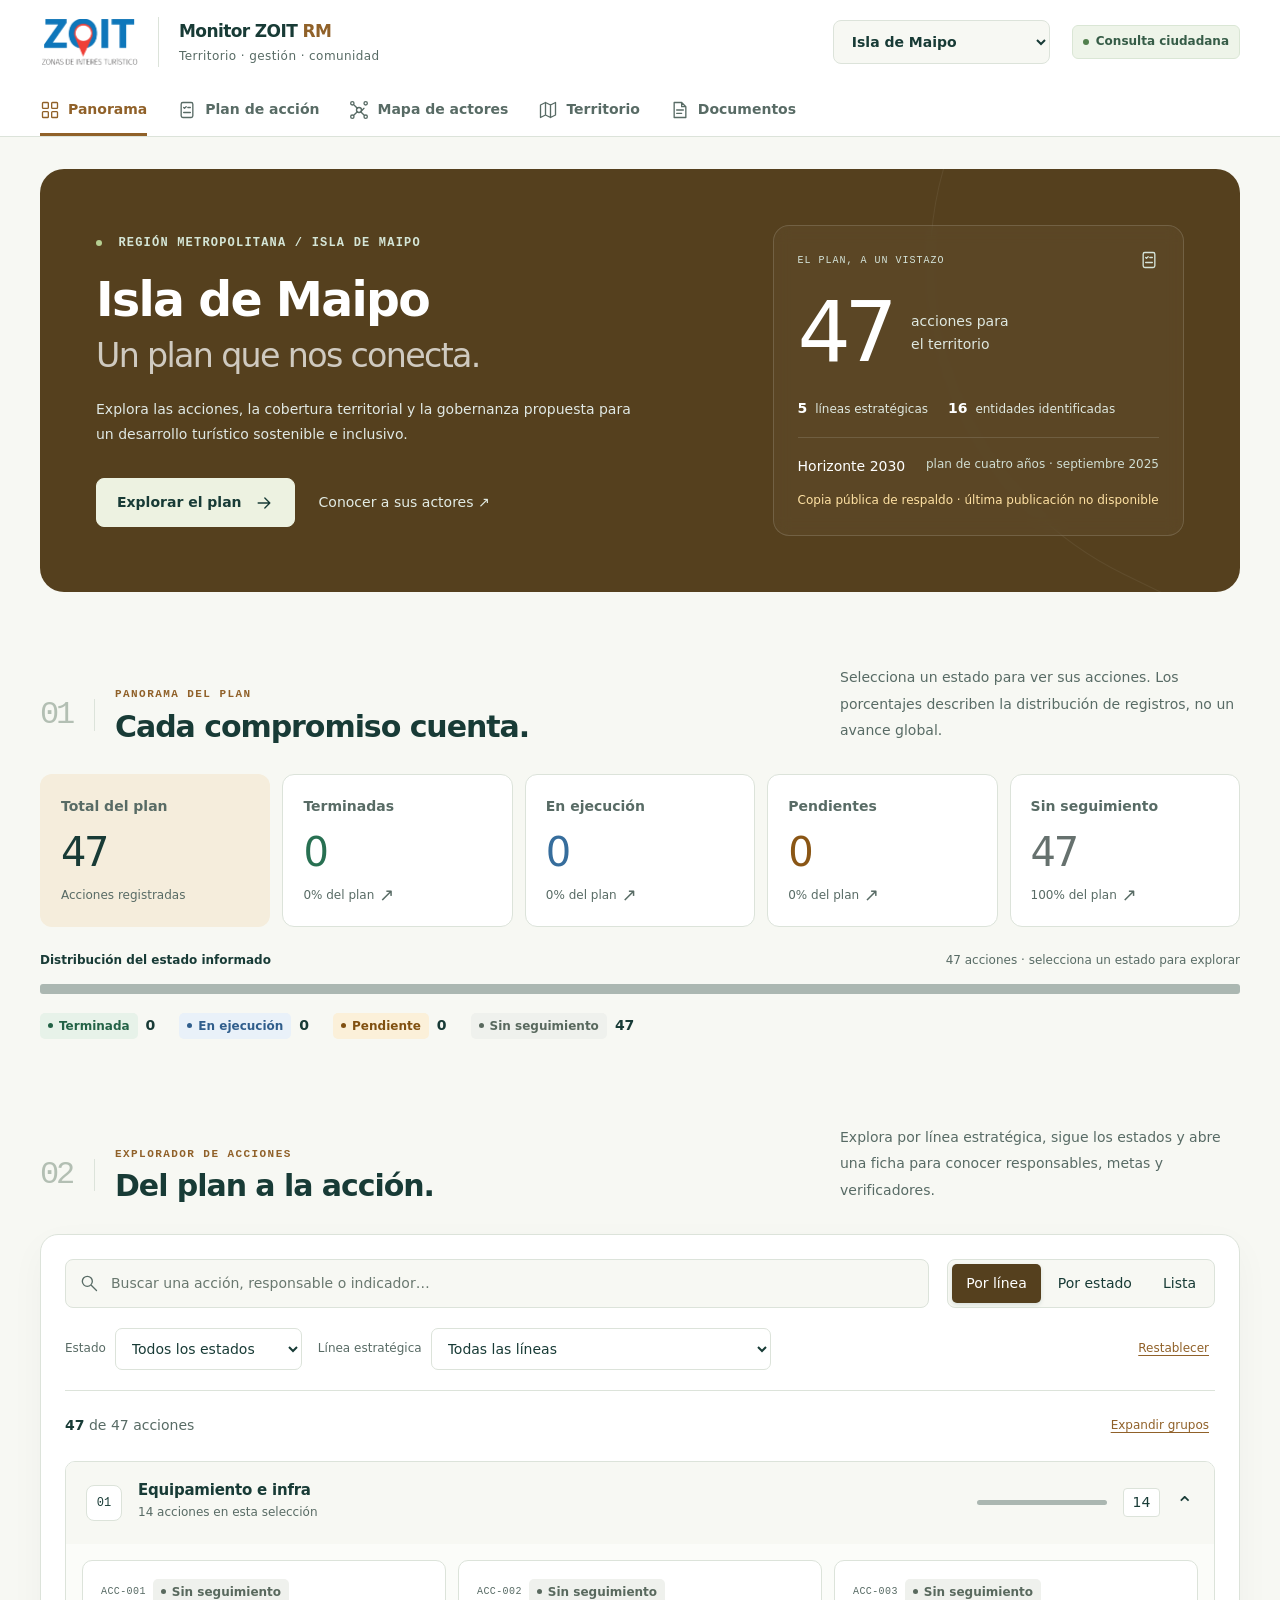
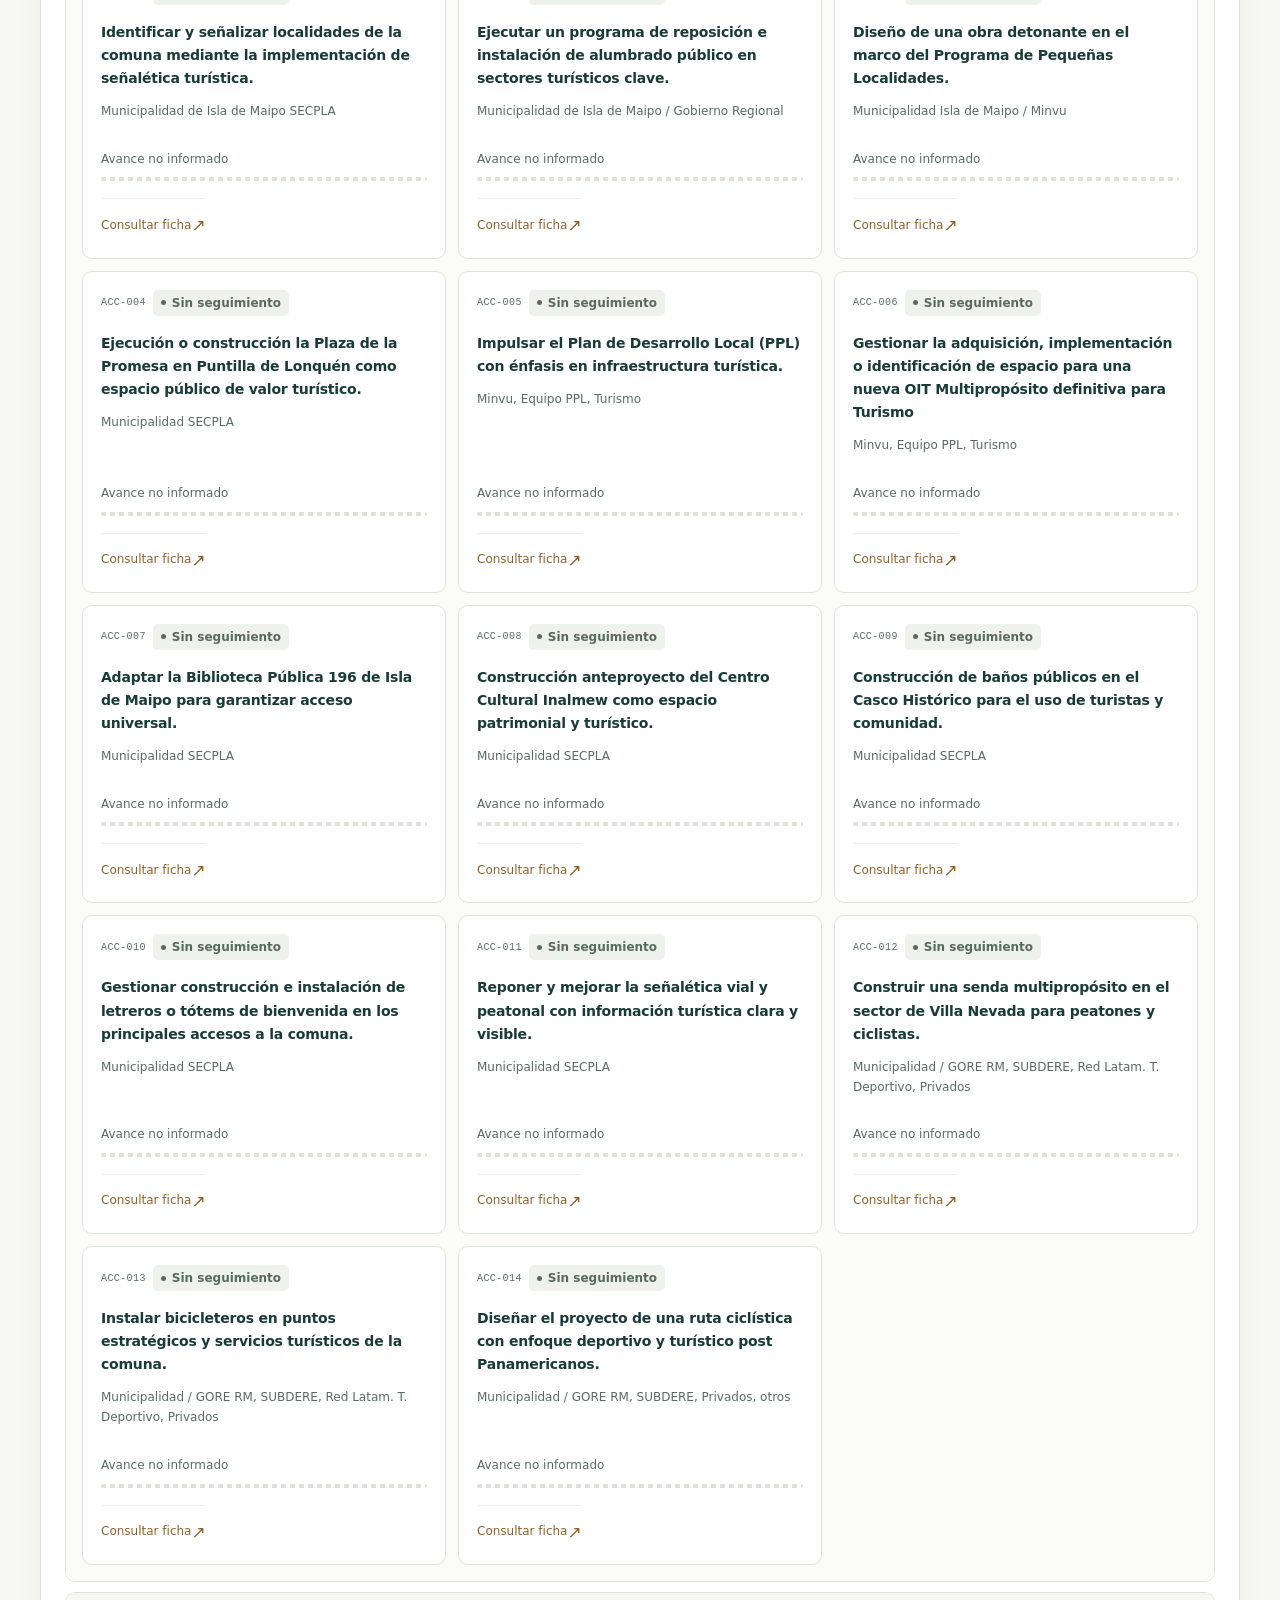
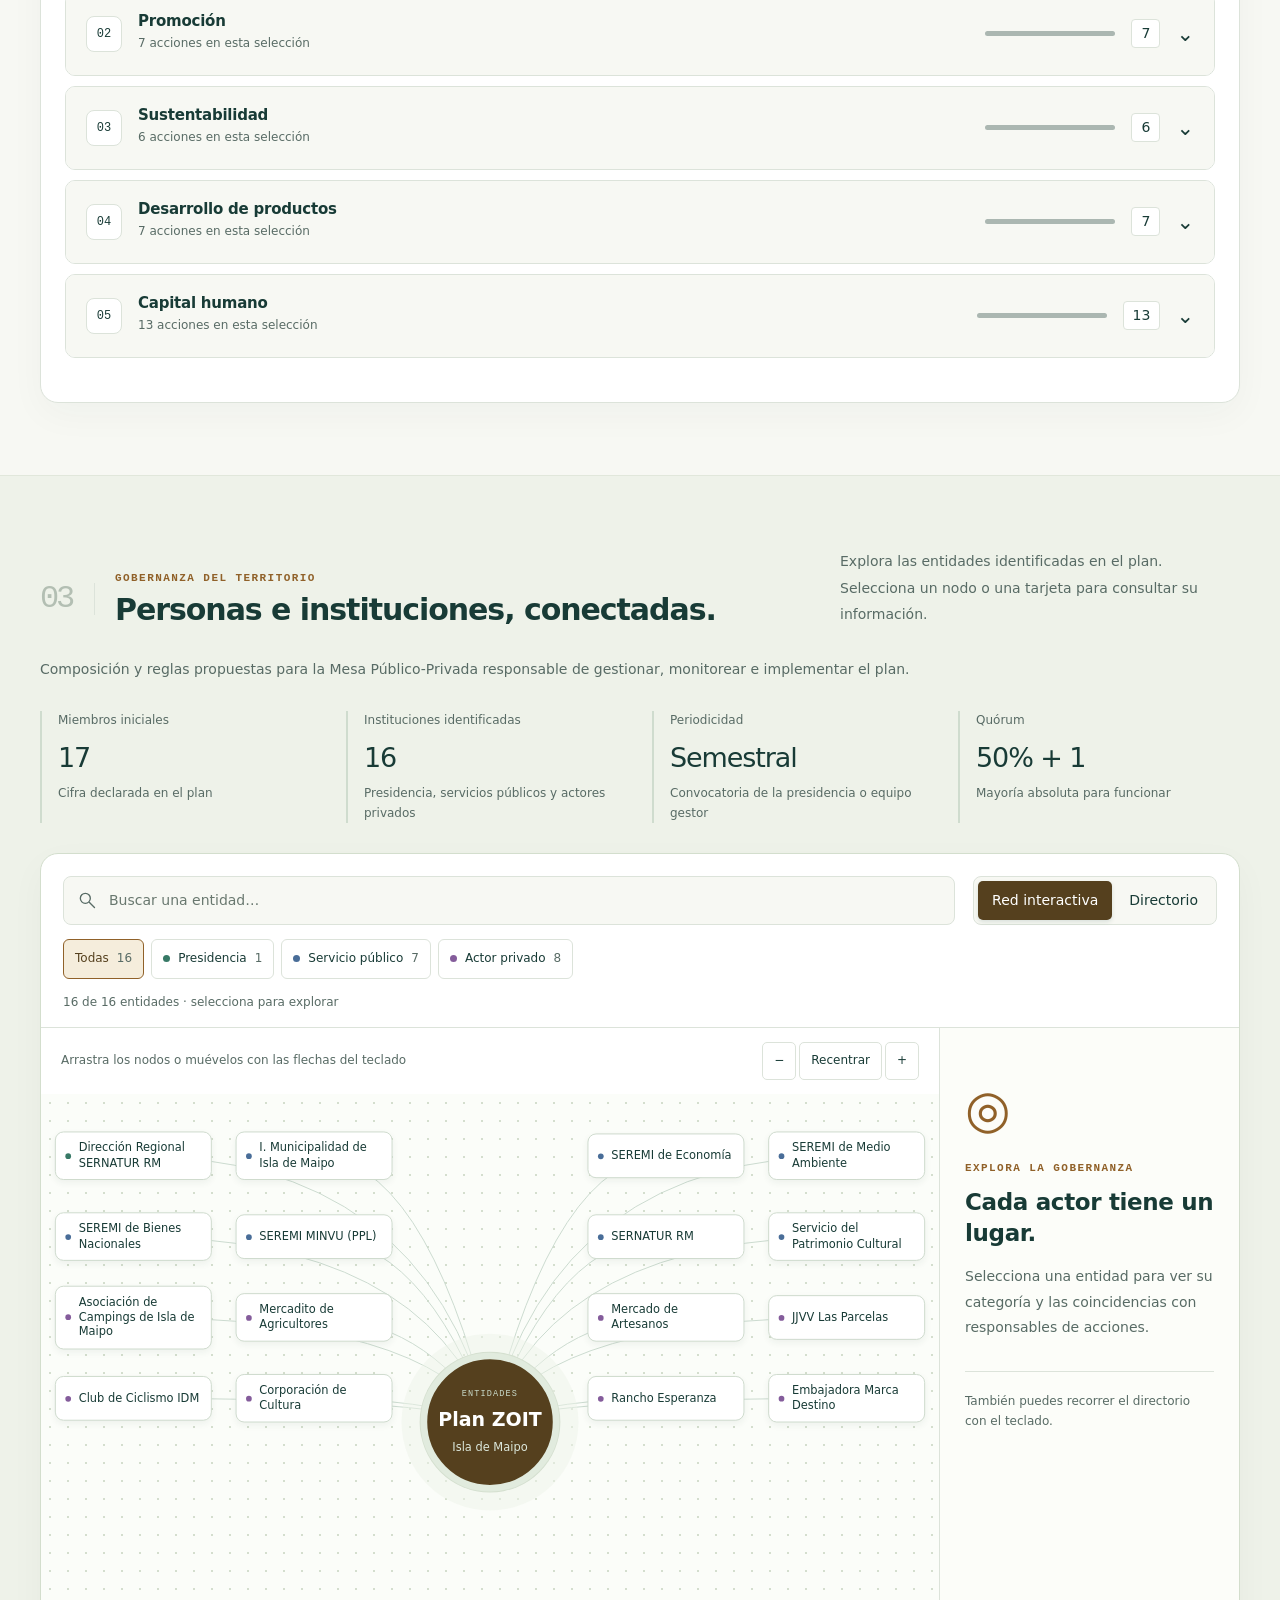
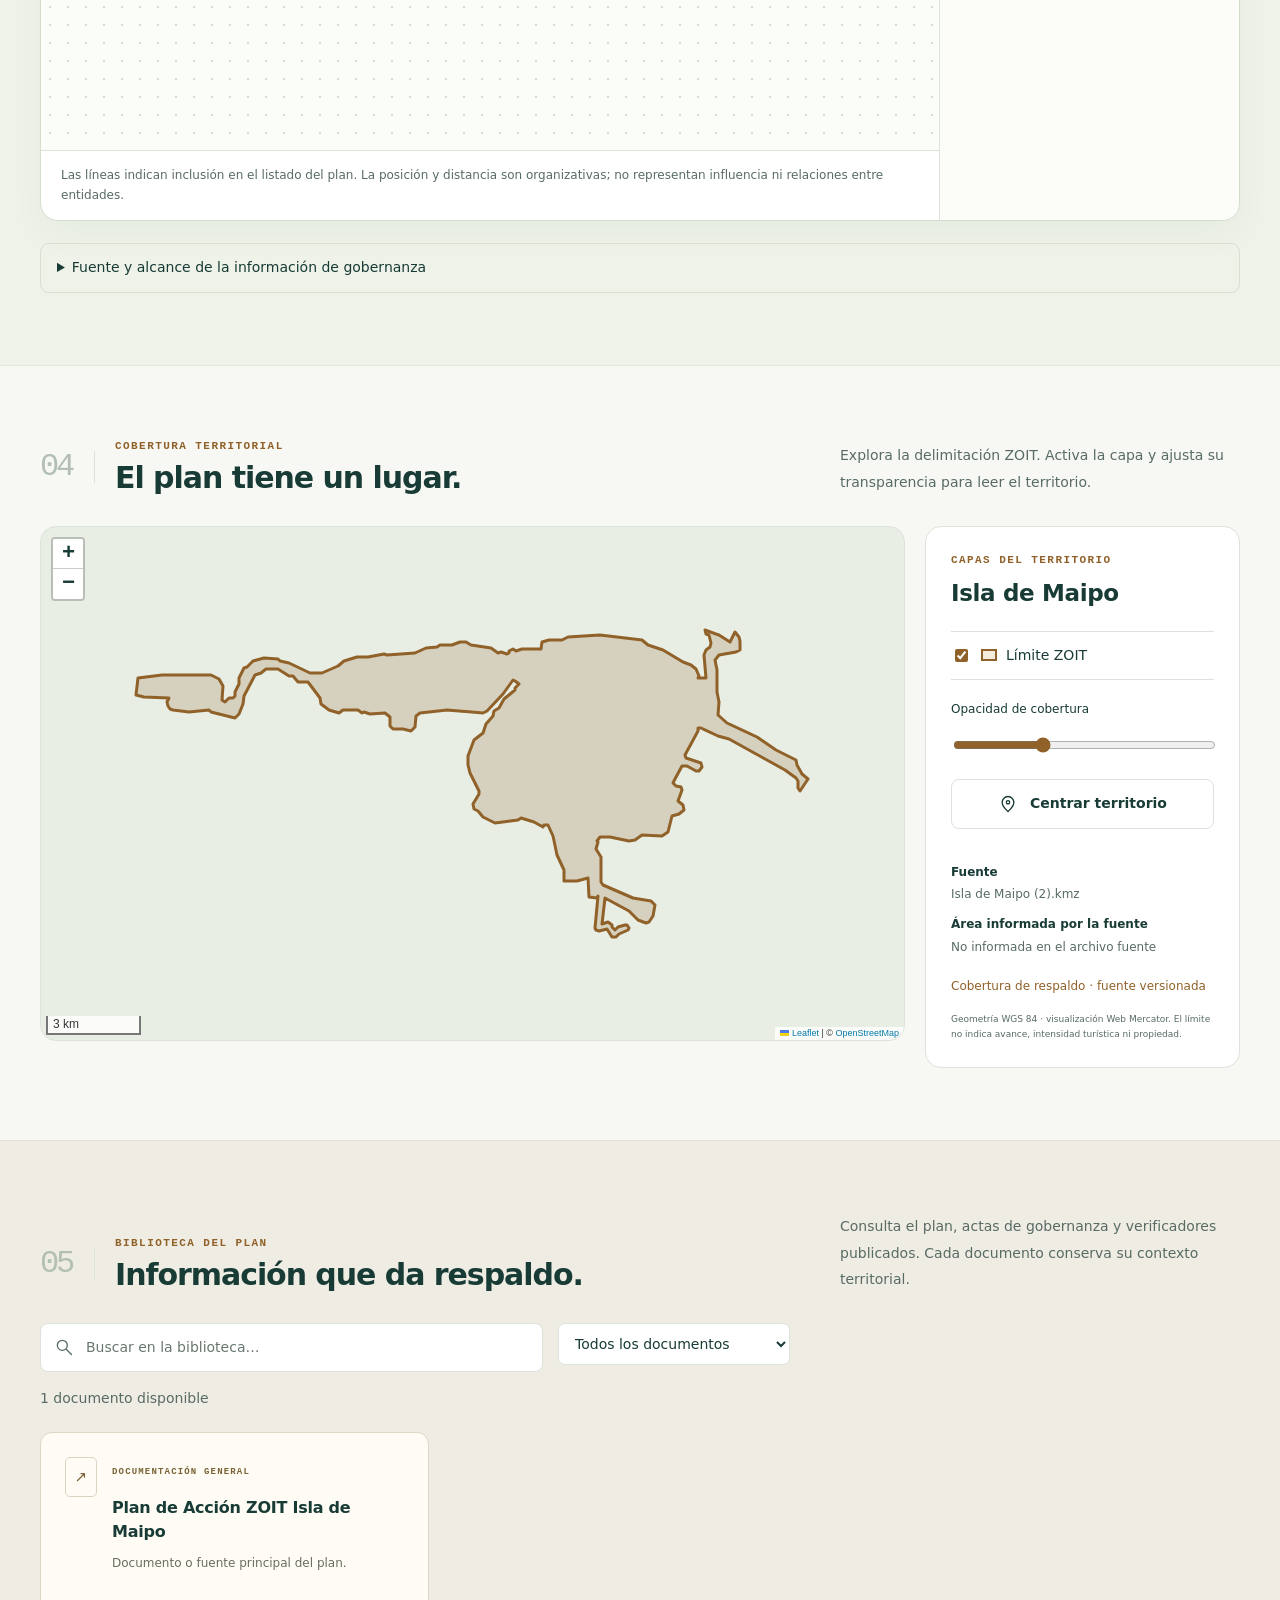
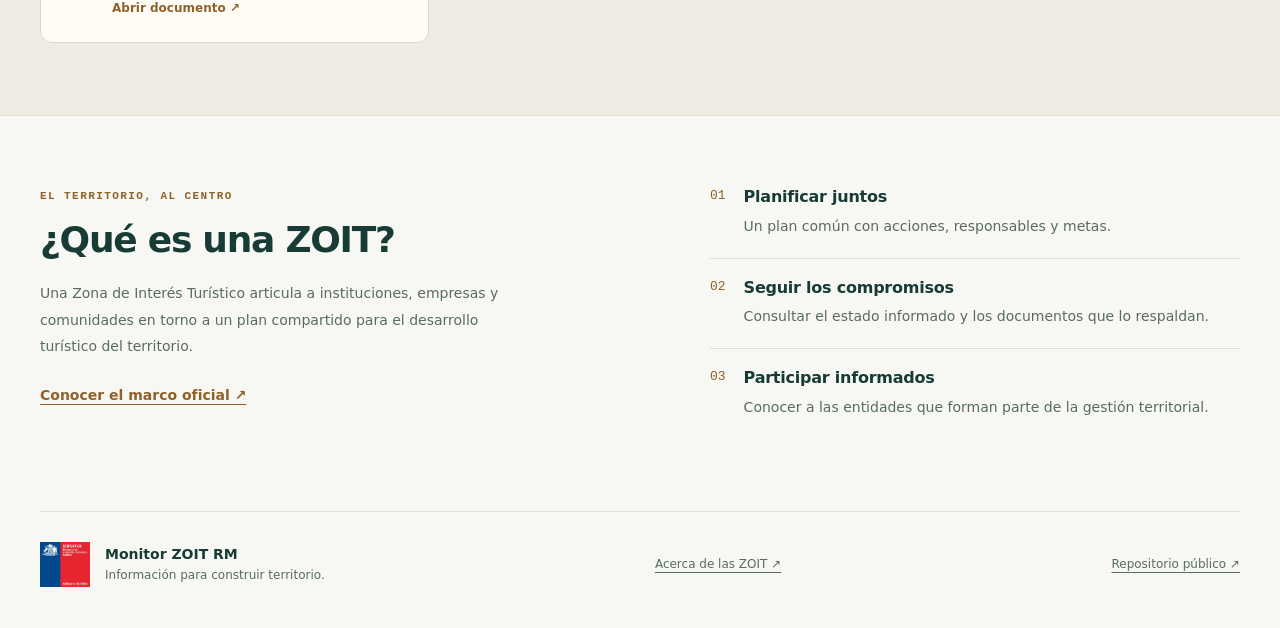
==== commit 18beb828: "feat: launch interactive territorial citizen portals" ====
--- a/isla-de-maipo/index.html
+++ b/isla-de-maipo/index.html
@@ -1,17 +1,9 @@
-<!doctype html>
-<html lang="es"><head><meta charset="utf-8"><meta name="viewport" content="width=device-width,initial-scale=1">
-<title>Isla de Maipo · Monitor ZOIT RM</title><meta name="description" content="Consulta pública del plan de acción, mapa, gobernanza y documentos de la ZOIT Isla de Maipo en Monitor ZOIT RM.">
-<link rel="icon" href="../assets/logo-zoit.png"><link rel="stylesheet" href="../assets/leaflet.css"><link rel="stylesheet" href="../assets/site.css">
-</head><body data-territory="isla-de-maipo">
-<a class="skip-link" href="#contenido">Saltar al contenido</a>
-<header class="site-header"><div class="header-inner"><a class="brand" href="../" aria-label="Volver al directorio Monitor ZOIT RM"><span class="brand-mark"><img src="../assets/logo-zoit.png" alt=""></span><span><strong>Monitor ZOIT RM</strong><small>ZOIT Isla de Maipo</small></span></a><a class="all-territories" href="../"><span aria-hidden="true">⌂</span> Todas las ZOIT</a></div><nav class="section-nav" aria-label="Secciones del portal"><a href="#resumen">Resumen</a><a href="#acciones">Plan de acción</a><a href="#mapa">Mapa</a><a href="#gobernanza">Gobernanza</a><a href="#documentos">Documentos</a></nav></header>
-<main>
-  <section class="hero" id="contenido"><div class="hero-copy"><p class="kicker">Monitoreo del plan de acción · Región Metropolitana</p><h1>Isla de Maipo</h1><p>Explora las acciones, la cobertura territorial y la gobernanza propuesta para un desarrollo turístico sostenible e inclusivo.</p><div class="hero-actions"><a class="primary" href="#acciones">Explorar acciones <span aria-hidden="true">→</span></a><a class="secondary" href="#mapa">Ver cobertura</a></div></div><aside class="period-card"><span>Periodo de referencia</span><strong>Horizonte 2030</strong><p>plan de cuatro años · septiembre 2025</p><small id="publication-state"><i aria-hidden="true"></i>Línea base · seguimiento aún no informado</small></aside></section>
-  <section class="overview" id="resumen" aria-labelledby="overview-title"><div class="overview-heading"><div><p class="kicker">Estado general</p><h2 id="overview-title">Lectura rápida del plan</h2></div><p id="overview-description">Selecciona un estado para consultar las acciones asociadas.</p></div><div class="summary" id="summary" aria-label="Indicadores del plan"></div><div class="status-distribution" id="status-distribution" aria-label="Distribución proporcional por estado"></div></section>
-  <section class="section plan" id="acciones"><div class="section-heading"><div><p class="kicker">Plan de acción</p><h2>Compromisos del territorio</h2></div><p>Busca por acción, indicador o institución responsable. Abre una tarjeta para consultar toda la información disponible.</p></div><div class="filters" aria-label="Filtros de acciones"><label class="search-field"><span>Buscar en el plan</span><input id="search" type="search" placeholder="Acción, indicador o responsable" autocomplete="off"></label><label><span>Estado</span><select id="status"><option value="Todas">Todos los estados</option></select></label><label><span>Línea estratégica</span><select id="line"><option value="Todas">Todas las líneas</option></select></label><button id="clear" type="button">Limpiar filtros</button></div><div class="results-row"><p class="results" id="results" aria-live="polite"></p><p class="results-hint">Selecciona una tarjeta para ampliar</p></div><div class="action-grid" id="action-grid"></div><nav class="pagination" id="pagination" aria-label="Páginas de acciones"></nav></section>
-  <section class="section" id="mapa"><div class="section-heading"><div><p class="kicker">Cobertura territorial</p><h2>Mapa ZOIT Isla de Maipo</h2></div><p>Activa o desactiva la cobertura desde el control del mapa. La geometría se presenta en WGS 84 sobre una base Web Mercator de OpenStreetMap.</p></div><div class="map-layout"><div id="map" aria-label="Mapa interactivo de la cobertura ZOIT"></div><aside class="map-note"><strong>Límite ZOIT</strong><span>Isla de Maipo (2).kmz</span><small>Área informada: No informada en el archivo fuente</small><p>La cobertura delimita la zona declarada; no representa avance, intensidad turística ni propiedad.</p></aside></div></section>
-  <section class="section" id="gobernanza"><div class="section-heading"><div><p class="kicker">Gobernanza</p><h2>Mesa público-privada</h2></div><p id="governance-description"></p></div><div class="stats" id="governance-stats"></div><div class="governance-layout"><div><h3>Entidades identificadas</h3><div class="entity-list" id="governance-entities"></div></div><aside id="governance-notice"></aside></div></section>
-  <section class="section" id="documentos"><div class="section-heading"><div><p class="kicker">Documentación</p><h2>Fuentes y antecedentes</h2></div><p>Los documentos deben validarse con sus organismos responsables antes de emplearlos en decisiones oficiales.</p></div><div class="document-list" id="document-list"></div></section>
-  <section class="section context"><p class="kicker">Marco general</p><h2>¿Qué es una ZOIT?</h2><div class="context-grid"><article><span>01</span><h3>Gestión coordinada</h3><p>Articula instituciones públicas, actores privados y organizaciones territoriales mediante un plan común.</p></article><article><span>02</span><h3>Planificación</h3><p>Orienta programas y proyectos turísticos, de infraestructura y equipamiento.</p></article><article><span>03</span><h3>Seguimiento</h3><p>El plan identifica responsables, plazos, indicadores y medios de verificación.</p></article><article><span>04</span><h3>Marco normativo</h3><p>Ley N° 20.423 y Decreto N° 30 de 2016 del Ministerio de Economía, Fomento y Turismo.</p></article></div><p class="official"><a href="https://www.subturismo.gob.cl/desarrollo-de-destinos-y-gestion-territorial/zonas-de-interes-turistico/" target="_blank" rel="noreferrer">Consultar información oficial de Subsecretaría de Turismo ↗</a></p></section>
-</main><footer><div><strong>Monitor ZOIT RM</strong><span>ZOIT Isla de Maipo</span></div><a href="../">Ver las tres ZOIT</a><span>Datos sujetos a validación institucional</span></footer>
-<script src="../assets/leaflet.js"></script><script src="../assets/portal.js"></script></body></html>+<!doctype html><html lang="es"><head><meta charset="utf-8"><meta name="viewport" content="width=device-width,initial-scale=1"><meta name="theme-color" content="#133e38"><title>Isla de Maipo · Monitor ZOIT RM</title><meta name="description" content="Explora los planes de acción ZOIT de la Región Metropolitana: acciones, actores, mapas y documentos publicados."><link rel="icon" href="../assets/logo-zoit.png"><link rel="stylesheet" href="../assets/site.css?v=20260908"><link rel="stylesheet" href="../assets/leaflet.css"></head><body data-territory="isla-de-maipo"><a class="skip-link" href="#contenido">Saltar al contenido</a><header class="site-header"><div class="header-inner"><a class="brand" href="../" aria-label="Monitor ZOIT RM, inicio"><img src="../assets/logo-zoit.png" width="96" height="46" alt="ZOIT"><span><strong>Monitor ZOIT <b>RM</b></strong><small>Territorio · gestión · comunidad</small></span></a><div class="header-right"><label class="territory-switch"><span class="sr-only">Cambiar territorio</span><select id="territory-switch"><option value="san-jose-de-maipo" >San José de Maipo</option><option value="pirque" >Pirque</option><option value="isla-de-maipo" selected>Isla de Maipo</option></select></label><span class="public-label"><i></i> Consulta ciudadana</span></div></div><nav class="section-nav" aria-label="Secciones del portal"><a href="#resumen"><svg class="icon" width="20" height="20" viewBox="0 0 24 24" fill="none" stroke="currentColor" stroke-width="1.6" stroke-linecap="round" stroke-linejoin="round" aria-hidden="true"><rect x="3" y="3" width="7" height="7" rx="1"/><rect x="14" y="3" width="7" height="7" rx="1"/><rect x="3" y="14" width="7" height="7" rx="1"/><rect x="14" y="14" width="7" height="7" rx="1"/></svg><span>Panorama</span></a><a href="#acciones"><svg class="icon" width="20" height="20" viewBox="0 0 24 24" fill="none" stroke="currentColor" stroke-width="1.6" stroke-linecap="round" stroke-linejoin="round" aria-hidden="true"><rect x="5" y="3" width="14" height="18" rx="2"/><path d="m8 9 1 1 2-2m2 1h3M8 15h8"/></svg><span>Plan de acción</span></a><a href="#gobernanza"><svg class="icon" width="20" height="20" viewBox="0 0 24 24" fill="none" stroke="currentColor" stroke-width="1.6" stroke-linecap="round" stroke-linejoin="round" aria-hidden="true"><circle cx="12" cy="12" r="3"/><circle cx="4" cy="4" r="2"/><circle cx="20" cy="4" r="2"/><circle cx="4" cy="20" r="2"/><circle cx="20" cy="20" r="2"/><path d="m6 6 4 4m4 4 4 4m-4-4 4-4M6 18l4-4"/></svg><span>Mapa de actores</span></a><a href="#mapa"><svg class="icon" width="20" height="20" viewBox="0 0 24 24" fill="none" stroke="currentColor" stroke-width="1.6" stroke-linecap="round" stroke-linejoin="round" aria-hidden="true"><path d="m3 6 6-3 6 3 6-3v15l-6 3-6-3-6 3ZM9 3v15m6-12v15"/></svg><span>Territorio</span></a><a href="#documentos"><svg class="icon" width="20" height="20" viewBox="0 0 24 24" fill="none" stroke="currentColor" stroke-width="1.6" stroke-linecap="round" stroke-linejoin="round" aria-hidden="true"><path d="M14 3H5v18h14V8Zm0 0v5h5M8 12h8m-8 4h6"/></svg><span>Documentos</span></a></nav></header><main id="contenido">
+<section class="hero"><div class="hero-copy"><p class="kicker"><span class="live-dot"></span> Región Metropolitana / Isla de Maipo</p><h1>Isla de Maipo<span>Un plan que nos conecta.</span></h1><p>Explora las acciones, la cobertura territorial y la gobernanza propuesta para un desarrollo turístico sostenible e inclusivo.</p><div class="hero-actions"><a class="primary" href="#acciones">Explorar el plan <svg class="icon" width="20" height="20" viewBox="0 0 24 24" fill="none" stroke="currentColor" stroke-width="1.6" stroke-linecap="round" stroke-linejoin="round" aria-hidden="true"><path d="M5 12h14m-6-6 6 6-6 6"/></svg></a><a class="hero-link" href="#gobernanza">Conocer a sus actores ↗</a></div></div><aside class="hero-insight"><div class="insight-top"><span>EL PLAN, A UN VISTAZO</span><svg class="icon" width="20" height="20" viewBox="0 0 24 24" fill="none" stroke="currentColor" stroke-width="1.6" stroke-linecap="round" stroke-linejoin="round" aria-hidden="true"><rect x="5" y="3" width="14" height="18" rx="2"/><path d="m8 9 1 1 2-2m2 1h3M8 15h8"/></svg></div><div class="hero-counter"><strong id="hero-count">—</strong><span>acciones para<br>el territorio</span></div><div class="hero-micro"><span><b id="hero-lines">—</b> líneas estratégicas</span><span><b id="hero-actors">—</b> entidades identificadas</span></div><div class="period"><span>Horizonte 2030</span><small>plan de cuatro años · septiembre 2025</small></div><p id="publication-state" role="status">Consultando última publicación…</p></aside></section>
+<section class="overview section" id="resumen"><div class="section-heading"><div class="section-title"><span class="section-number">01</span><div><p class="kicker">Panorama del plan</p><h2>Cada compromiso cuenta.</h2></div></div><p>Selecciona un estado para ver sus acciones. Los porcentajes describen la distribución de registros, no un avance global.</p></div><div id="summary" class="summary"><p class="loading-text">Cargando el estado del plan…</p></div><div id="status-distribution" class="status-distribution"></div></section>
+<section class="section plan" id="acciones"><div class="section-heading"><div class="section-title"><span class="section-number">02</span><div><p class="kicker">Explorador de acciones</p><h2>Del plan a la acción.</h2></div></div><p>Explora por línea estratégica, sigue los estados y abre una ficha para conocer responsables, metas y verificadores.</p></div><div class="workbench"><div class="workbench-top"><label class="search-field"><span class="sr-only">Buscar en el plan</span><svg class="icon" width="20" height="20" viewBox="0 0 24 24" fill="none" stroke="currentColor" stroke-width="1.6" stroke-linecap="round" stroke-linejoin="round" aria-hidden="true"><circle cx="10" cy="10" r="6"/><path d="m15 15 6 6"/></svg><input id="search" type="search" placeholder="Buscar una acción, responsable o indicador…" autocomplete="off"></label><div class="view-switch" role="group" aria-label="Vista de acciones"><button type="button" data-view="line" aria-pressed="true">Por línea</button><button type="button" data-view="status" aria-pressed="false">Por estado</button><button type="button" data-view="list" aria-pressed="false">Lista</button></div></div><div class="filter-row"><label><span>Estado</span><select id="status"><option value="Todas">Todos los estados</option></select></label><label><span>Línea estratégica</span><select id="line"><option value="Todas">Todas las líneas</option></select></label><button class="quiet-button" id="clear" type="button">Restablecer</button></div><div class="results-row"><p id="results" aria-live="polite"></p><button class="quiet-button" id="expand-groups" type="button">Expandir grupos</button></div><div id="active-actor"></div><div id="action-grid" class="action-groups"></div><div id="pagination" class="pagination"></div></div></section>
+<section class="actors-section" id="gobernanza"><div class="section"><div class="section-heading"><div class="section-title"><span class="section-number">03</span><div><p class="kicker">Gobernanza del territorio</p><h2>Personas e instituciones, conectadas.</h2></div></div><p>Explora las entidades identificadas en el plan. Selecciona un nodo o una tarjeta para consultar su información.</p></div><p id="governance-description" class="section-intro"></p><div class="stats" id="governance-stats"></div><div class="actor-workbench"><div class="workbench-top"><label class="search-field"><span class="sr-only">Buscar una entidad</span><svg class="icon" width="20" height="20" viewBox="0 0 24 24" fill="none" stroke="currentColor" stroke-width="1.6" stroke-linecap="round" stroke-linejoin="round" aria-hidden="true"><circle cx="10" cy="10" r="6"/><path d="m15 15 6 6"/></svg><input id="actor-search" type="search" placeholder="Buscar una entidad…"></label><div class="view-switch" role="group" aria-label="Vista de actores"><button type="button" data-actor-view="network" aria-pressed="true">Red interactiva</button><button type="button" data-actor-view="directory" aria-pressed="false">Directorio</button></div></div><div class="actor-filters" id="actor-filters" role="group" aria-label="Categorías de actores"></div><p class="actor-count" id="actor-count" aria-live="polite"></p><div class="actor-layout"><div><div id="network-panel"><div class="network-tools"><span>Arrastra los nodos o muévelos con las flechas del teclado</span><div><button type="button" id="network-less" aria-label="Alejar red">−</button><button type="button" id="network-reset">Recentrar</button><button type="button" id="network-more" aria-label="Acercar red">+</button></div></div><div id="network-viewport" class="network-viewport" tabindex="0" aria-label="Red de entidades. Usa Tab para seleccionar un nodo o cambia a Directorio."><div id="actor-network" class="actor-network"></div></div><p class="network-caption">Las líneas indican inclusión en el listado del plan. La posición y distancia son organizativas; no representan influencia ni relaciones entre entidades.</p></div><div id="actor-directory" class="actor-directory" hidden></div></div><aside id="actor-detail" class="actor-detail" tabindex="-1" aria-live="polite"></aside></div></div><details class="source-note"><summary>Fuente y alcance de la información de gobernanza</summary><div id="governance-notice"></div></details></div></section>
+<section class="section territory-section" id="mapa"><div class="section-heading"><div class="section-title"><span class="section-number">04</span><div><p class="kicker">Cobertura territorial</p><h2>El plan tiene un lugar.</h2></div></div><p>Explora la delimitación ZOIT. Activa la capa y ajusta su transparencia para leer el territorio.</p></div><div class="map-layout"><div id="map" aria-label="Mapa interactivo del límite ZOIT"></div><aside class="map-note"><p class="kicker">Capas del territorio</p><h3>Isla de Maipo</h3><label class="layer-toggle"><input id="map-layer" type="checkbox" checked><span><i class="boundary-swatch"></i> Límite ZOIT</span></label><label class="opacity-control"><span>Opacidad de cobertura</span><input id="map-opacity" type="range" min="0" max="60" value="20"></label><button id="map-fit" class="secondary" type="button"><svg class="icon" width="20" height="20" viewBox="0 0 24 24" fill="none" stroke="currentColor" stroke-width="1.6" stroke-linecap="round" stroke-linejoin="round" aria-hidden="true"><path d="M19 10c0 5-7 11-7 11S5 15 5 10a7 7 0 1 1 14 0Z"/><circle cx="12" cy="10" r="2"/></svg> Centrar territorio</button><dl><dt>Fuente</dt><dd id="map-source">Isla de Maipo (2).kmz</dd><dt>Área informada por la fuente</dt><dd id="map-area">No informada en el archivo fuente</dd></dl><p id="map-state" role="status">Cargando cobertura…</p><small>Geometría WGS 84 · visualización Web Mercator. El límite no indica avance, intensidad turística ni propiedad.</small></aside></div></section>
+<section class="documents-section" id="documentos"><span id="documentacion" class="anchor-alias"></span><div class="section"><div class="section-heading"><div class="section-title"><span class="section-number">05</span><div><p class="kicker">Biblioteca del plan</p><h2>Información que da respaldo.</h2></div></div><p>Consulta el plan, actas de gobernanza y verificadores publicados. Cada documento conserva su contexto territorial.</p></div><div class="document-toolbar"><label class="search-field"><span class="sr-only">Buscar documentos</span><svg class="icon" width="20" height="20" viewBox="0 0 24 24" fill="none" stroke="currentColor" stroke-width="1.6" stroke-linecap="round" stroke-linejoin="round" aria-hidden="true"><circle cx="10" cy="10" r="6"/><path d="m15 15 6 6"/></svg><input id="document-search" type="search" placeholder="Buscar en la biblioteca…"></label><label><span class="sr-only">Tipo de documento</span><select id="document-type"><option value="all">Todos los documentos</option><option value="general">Documentación general</option><option value="governance-minute">Actas de gobernanza</option><option value="action-verifier">Verificadores</option></select></label></div><p id="document-count" class="results" aria-live="polite"></p><div id="document-list" class="document-list"></div></div></section>
+<section class="context-section section" id="contexto"><div><p class="kicker">El territorio, al centro</p><h2>¿Qué es una ZOIT?</h2><p>Una Zona de Interés Turístico articula a instituciones, empresas y comunidades en torno a un plan compartido para el desarrollo turístico del territorio.</p><a class="text-link" href="https://www.subturismo.gob.cl/desarrollo-de-destinos-y-gestion-territorial/zonas-de-interes-turistico/" target="_blank" rel="noreferrer">Conocer el marco oficial ↗</a></div><div class="context-steps"><article><span>01</span><div><h3>Planificar juntos</h3><p>Un plan común con acciones, responsables y metas.</p></div></article><article><span>02</span><div><h3>Seguir los compromisos</h3><p>Consultar el estado informado y los documentos que lo respaldan.</p></div></article><article><span>03</span><div><h3>Participar informados</h3><p>Conocer a las entidades que forman parte de la gestión territorial.</p></div></article></div></section><noscript><p class="section">Activa JavaScript para explorar las acciones y los actores. Puedes consultar <a href="../files/plan-de-accion-zoit-isla-de-maipo.pdf">la fuente del plan</a>.</p></noscript></main><footer><div class="footer-brand"><img src="../assets/logo-sernatur.jpg" width="50" height="46" alt="SERNATUR · Gobierno de Chile"><div><strong>Monitor ZOIT RM</strong><span>Información para construir territorio.</span></div></div><a href="https://www.subturismo.gob.cl/desarrollo-de-destinos-y-gestion-territorial/zonas-de-interes-turistico/" target="_blank" rel="noreferrer">Acerca de las ZOIT ↗</a><a href="https://github.com/geofotodata/monitor_ZOIT_RM" target="_blank" rel="noreferrer">Repositorio público ↗</a></footer>
+<dialog id="action-dialog" aria-labelledby="dialog-title"><div class="dialog-toolbar"><span class="kicker" id="dialog-code"></span><button type="button" id="dialog-close" class="icon-button" aria-label="Cerrar ficha de acción">×</button></div><div id="dialog-body"></div><div class="dialog-footer"><button type="button" id="copy-action" class="secondary">Copiar enlace a esta acción</button><span id="copy-state" role="status"></span></div></dialog><script src="../assets/leaflet.js"></script><script type="module" src="../assets/portal.js?v=20260908"></script></body></html>
--- a/assets/site.css
+++ b/assets/site.css
@@ -1,552 +1,53 @@
-:root {
-  --ink: #102f3b;
-  --muted: #526873;
-  --subtle: #71838b;
-  --territory: #096b73;
-  --territory-deep: #064851;
-  --territory-soft: #e2f2f3;
-  --territory-rgb: 9, 107, 115;
-  --paper: #f2f5f7;
-  --surface: #ffffff;
-  --surface-raised: #fbfdfe;
-  --line: #d5e0e5;
-  --line-strong: #b9c9d0;
-  --success: #176b46;
-  --warning: #8a5708;
-  --pending: #5a458f;
-  --neutral: #465a64;
-  --shadow-sm: 0 5px 18px rgba(18, 47, 59, .07);
-  --shadow-md: 0 18px 45px rgba(18, 47, 59, .11);
-  --radius-sm: 12px;
-  --radius-md: 18px;
-  --radius-lg: 26px;
-  --container: 1240px;
-  --header-offset: 126px;
-}
-
-body[data-territory="san-jose-de-maipo"] {
-  --territory: #087482;
-  --territory-deep: #064c57;
-  --territory-soft: #def3f5;
-  --territory-rgb: 8, 116, 130;
-}
-
-body[data-territory="pirque"] {
-  --territory: #5b4b91;
-  --territory-deep: #35285f;
-  --territory-soft: #eeeafd;
-  --territory-rgb: 91, 75, 145;
-}
-
-body[data-territory="isla-de-maipo"] {
-  --territory: #8b541a;
-  --territory-deep: #59350e;
-  --territory-soft: #f8eddd;
-  --territory-rgb: 139, 84, 26;
-}
-
-* { box-sizing: border-box; }
-html { scroll-behavior: smooth; }
-body {
-  margin: 0;
-  background: var(--paper);
-  color: var(--ink);
-  font: 400 1rem/1.62 Inter, ui-sans-serif, system-ui, -apple-system, BlinkMacSystemFont, "Segoe UI", sans-serif;
-  text-rendering: optimizeLegibility;
-}
-button, input, select { font: inherit; }
-button, a { -webkit-tap-highlight-color: transparent; }
-a { color: inherit; }
-h1, h2, h3, p { margin-top: 0; }
-
-.skip-link {
-  position: fixed;
-  z-index: 2000;
-  top: 10px;
-  left: 10px;
-  padding: 10px 14px;
-  border-radius: 10px;
-  background: var(--ink);
-  color: #fff;
-  transform: translateY(-160%);
-}
-.skip-link:focus { transform: translateY(0); }
-
-:focus-visible {
-  outline: 3px solid rgba(var(--territory-rgb), .32);
-  outline-offset: 3px;
-}
-
-.site-header {
-  position: sticky;
-  z-index: 1000;
-  top: 0;
-  border-bottom: 1px solid rgba(16, 47, 59, .12);
-  background: rgba(255, 255, 255, .96);
-  box-shadow: 0 8px 26px rgba(16, 47, 59, .05);
-  backdrop-filter: blur(18px);
-}
-.header-inner,
-.section-nav {
-  width: min(var(--container), calc(100% - 48px));
-  margin-inline: auto;
-}
-.header-inner {
-  display: flex;
-  min-height: 74px;
-  align-items: center;
-  justify-content: space-between;
-  gap: 24px;
-}
-.brand {
-  display: flex;
-  min-width: 0;
-  align-items: center;
-  gap: 13px;
-  color: var(--ink);
-  text-decoration: none;
-}
-.brand-mark {
-  display: grid;
-  width: 94px;
-  height: 48px;
-  flex: 0 0 auto;
-  place-items: center;
-  border: 1px solid var(--line);
-  border-radius: 12px;
-  background: #fff;
-}
-.brand img { display: block; width: 82px; height: 40px; object-fit: contain; }
-.brand span:not(.brand-mark), .brand strong, .brand small { display: block; min-width: 0; }
-.brand strong { font-size: .96rem; letter-spacing: -.01em; }
-.brand small { margin-top: 1px; overflow: hidden; color: var(--muted); font-size: .79rem; text-overflow: ellipsis; white-space: nowrap; }
-.all-territories {
-  display: inline-flex;
-  min-height: 40px;
-  align-items: center;
-  gap: 8px;
-  padding: 8px 14px;
-  border: 1px solid var(--line);
-  border-radius: 999px;
-  background: var(--surface);
-  color: var(--territory-deep);
-  font-size: .86rem;
-  font-weight: 750;
-  text-decoration: none;
-}
-.all-territories:hover { border-color: var(--territory); background: var(--territory-soft); }
-.section-nav {
-  display: flex;
-  min-height: 48px;
-  align-items: stretch;
-  gap: 5px;
-}
-.section-nav a {
-  position: relative;
-  display: flex;
-  align-items: center;
-  padding: 0 14px;
-  color: var(--muted);
-  font-size: .88rem;
-  font-weight: 700;
-  text-decoration: none;
-}
-.section-nav a::after {
-  position: absolute;
-  right: 14px;
-  bottom: 0;
-  left: 14px;
-  height: 3px;
-  border-radius: 3px 3px 0 0;
-  background: var(--territory);
-  content: "";
-  opacity: 0;
-  transform: scaleX(.55);
-  transition: opacity .18s ease, transform .18s ease;
-}
-.section-nav a:hover,
-.section-nav a.active { color: var(--territory-deep); }
-.section-nav a.active::after { opacity: 1; transform: scaleX(1); }
-
-.hero,
-.overview,
-.section,
-.directory-hero,
-.territory-grid,
-.directory-context,
-footer {
-  width: min(var(--container), calc(100% - 48px));
-  margin-inline: auto;
-}
-
-.hero {
-  display: grid;
-  grid-template-columns: minmax(0, 1fr) 340px;
-  gap: 42px;
-  align-items: center;
-  padding: 46px 0 30px;
-}
-.hero-copy { max-width: 760px; }
-.kicker {
-  margin: 0;
-  color: var(--territory);
-  font-size: .79rem;
-  font-weight: 850;
-  letter-spacing: .11em;
-  text-transform: uppercase;
-}
-.hero h1,
-.section h2,
-.overview h2,
-.directory-hero h1,
-.directory-context h2 {
-  margin: 10px 0 14px;
-  font-family: Georgia, "Times New Roman", serif;
-  font-size: clamp(2.9rem, 5.8vw, 5.2rem);
-  font-weight: 500;
-  line-height: 1;
-  letter-spacing: -.045em;
-}
-.hero-copy > p:not(.kicker),
-.directory-hero > div > p:not(.kicker) {
-  max-width: 720px;
-  margin-bottom: 0;
-  color: var(--muted);
-  font-size: 1.08rem;
-  line-height: 1.72;
-}
-.hero-actions { display: flex; flex-wrap: wrap; gap: 10px; margin-top: 22px; }
-.primary,
-.secondary {
-  display: inline-flex;
-  min-height: 46px;
-  align-items: center;
-  justify-content: center;
-  gap: 14px;
-  padding: 11px 17px;
-  border: 1px solid var(--territory-deep);
-  border-radius: 999px;
-  font-size: .9rem;
-  font-weight: 800;
-  text-decoration: none;
-  transition: transform .18s ease, box-shadow .18s ease, background .18s ease;
-}
-.primary { background: var(--territory-deep); box-shadow: 0 10px 24px rgba(var(--territory-rgb), .2); color: #fff; }
-.secondary { border-color: var(--line-strong); background: var(--surface); color: var(--territory-deep); }
-.primary:hover, .secondary:hover { transform: translateY(-2px); }
-.period-card {
-  position: relative;
-  overflow: hidden;
-  padding: 25px;
-  border-radius: var(--radius-lg);
-  background: linear-gradient(145deg, var(--territory-deep), var(--territory));
-  box-shadow: var(--shadow-md);
-  color: #fff;
-}
-.period-card::after {
-  position: absolute;
-  right: -44px;
-  bottom: -76px;
-  width: 180px;
-  height: 180px;
-  border: 28px solid rgba(255, 255, 255, .08);
-  border-radius: 50%;
-  content: "";
-}
-.period-card > * { position: relative; z-index: 1; }
-.period-card > span { color: rgba(255, 255, 255, .75); font-size: .8rem; font-weight: 750; }
-.period-card > strong { display: block; margin: 13px 0 3px; font-family: Georgia, serif; font-size: 2rem; font-weight: 500; line-height: 1.1; }
-.period-card p { margin-bottom: 22px; color: rgba(255, 255, 255, .88); }
-.period-card small { display: flex; align-items: flex-start; gap: 8px; color: rgba(255, 255, 255, .8); font-size: .79rem; }
-.period-card small i { width: 7px; height: 7px; flex: 0 0 auto; margin-top: 6px; border-radius: 50%; background: #9ee8c8; box-shadow: 0 0 0 4px rgba(158, 232, 200, .14); }
-
-.overview {
-  padding: 24px;
-  scroll-margin-top: var(--header-offset);
-  border: 1px solid var(--line);
-  border-radius: var(--radius-lg);
-  background: var(--surface);
-  box-shadow: var(--shadow-sm);
-}
-.overview-heading,
-.section-heading {
-  display: grid;
-  grid-template-columns: minmax(0, 1fr) minmax(280px, .72fr);
-  gap: 50px;
-  align-items: end;
-}
-.overview-heading { margin-bottom: 20px; }
-.overview h2,
-.section h2,
-.directory-context h2 { font-size: clamp(2.1rem, 4vw, 3.5rem); }
-.overview-heading > p,
-.section-heading > p {
-  margin: 0;
-  color: var(--muted);
-  font-size: .96rem;
-  line-height: 1.7;
-}
-.summary { display: grid; grid-template-columns: 1.12fr repeat(4, 1fr); gap: 10px; }
-.metric-card {
-  position: relative;
-  min-width: 0;
-  min-height: 144px;
-  padding: 18px;
-  overflow: hidden;
-  border: 1px solid var(--line);
-  border-radius: var(--radius-md);
-  background: var(--surface-raised);
-  color: var(--ink);
-  text-align: left;
-}
-button.metric-card { cursor: pointer; }
-.metric-card > span,
-.metric-card > small { display: block; color: var(--muted); font-size: .79rem; }
-.metric-card > span { min-height: 38px; font-weight: 750; }
-.metric-card > strong { display: block; margin: 7px 0 3px; font-family: Georgia, serif; font-size: 2.35rem; font-weight: 500; line-height: 1; }
-.metric-card small { display: flex; align-items: center; justify-content: space-between; gap: 6px; }
-.metric-card small b { color: var(--territory); font-size: 1rem; }
-button.metric-card:hover { border-color: rgba(var(--territory-rgb), .55); box-shadow: var(--shadow-sm); transform: translateY(-2px); }
-button.metric-card.is-selected { border-color: var(--territory); background: var(--territory-soft); box-shadow: inset 0 0 0 1px var(--territory); }
-.metric-total { border-color: var(--territory-deep); background: var(--territory-deep); color: #fff; }
-.metric-total > span, .metric-total > small { color: rgba(255, 255, 255, .76); }
-.metric-done::before, .metric-doing::before, .metric-pending::before, .metric-untracked::before {
-  position: absolute;
-  top: 0;
-  right: 0;
-  left: 0;
-  height: 4px;
-  content: "";
-}
-.metric-done::before { background: var(--success); }
-.metric-doing::before { background: #d18a16; }
-.metric-pending::before { background: var(--pending); }
-.metric-untracked::before { background: var(--neutral); }
-.status-distribution { margin-top: 18px; padding-top: 18px; border-top: 1px solid var(--line); }
-.distribution-copy { display: flex; align-items: baseline; justify-content: space-between; gap: 20px; margin-bottom: 10px; }
-.distribution-copy strong { font-size: .9rem; }
-.distribution-copy span { color: var(--muted); font-size: .79rem; }
-.distribution-track { display: flex; height: 13px; overflow: hidden; border-radius: 999px; background: #e8eef1; }
-.distribution-track .segment { min-width: 5px; border: 0; cursor: pointer; }
-.segment.done, .distribution-legend i.done { background: var(--success); }
-.segment.doing, .distribution-legend i.doing { background: #d18a16; }
-.segment.pending, .distribution-legend i.pending { background: var(--pending); }
-.segment.untracked, .distribution-legend i.untracked { background: var(--neutral); }
-.distribution-track .segment:hover, .distribution-track .segment:focus-visible { filter: brightness(1.22); }
-.distribution-legend { display: flex; flex-wrap: wrap; gap: 8px 18px; margin-top: 12px; }
-.distribution-legend button { display: inline-flex; align-items: center; gap: 7px; padding: 4px 0; border: 0; background: transparent; color: var(--muted); cursor: pointer; font-size: .8rem; }
-.distribution-legend button.is-selected { color: var(--ink); font-weight: 800; }
-.distribution-legend i { width: 9px; height: 9px; border-radius: 50%; }
-.distribution-legend strong { color: var(--ink); }
-
-.section {
-  padding: 68px 0;
-  scroll-margin-top: var(--header-offset);
-  border-top: 1px solid var(--line);
-}
-.section-heading { margin-bottom: 28px; }
-.filters {
-  position: sticky;
-  z-index: 20;
-  top: var(--header-offset);
-  display: grid;
-  grid-template-columns: minmax(260px, 1.35fr) minmax(180px, .72fr) minmax(210px, .9fr) auto;
-  gap: 11px;
-  padding: 15px;
-  border: 1px solid var(--line);
-  border-radius: var(--radius-md);
-  background: rgba(255, 255, 255, .97);
-  box-shadow: 0 12px 32px rgba(16, 47, 59, .09);
-  backdrop-filter: blur(12px);
-}
-label span { display: block; margin-bottom: 5px; color: var(--muted); font-size: .78rem; font-weight: 800; }
-input, select, .filters button {
-  width: 100%;
-  min-height: 46px;
-  padding: 9px 12px;
-  border: 1px solid var(--line-strong);
-  border-radius: 11px;
-  background: #fff;
-  color: var(--ink);
-  font-size: .92rem;
-}
-input::placeholder { color: #758890; opacity: 1; }
-input:focus, select:focus { border-color: var(--territory); outline: 3px solid rgba(var(--territory-rgb), .15); }
-.filters button { align-self: end; width: auto; background: var(--territory-deep); color: #fff; cursor: pointer; font-weight: 800; }
-.filters button:hover { background: var(--territory); }
-.results-row { display: flex; align-items: center; justify-content: space-between; gap: 20px; margin: 22px 2px 14px; }
-.results { margin: 0; color: var(--muted); font-size: .9rem; }
-.results strong { color: var(--ink); }
-.results-hint { margin: 0; color: var(--subtle); font-size: .79rem; }
-
-.action-grid { display: grid; grid-template-columns: repeat(3, minmax(0, 1fr)); gap: 14px; }
-.action-card {
-  overflow: hidden;
-  border: 1px solid var(--line);
-  border-radius: var(--radius-md);
-  background: var(--surface);
-  box-shadow: 0 3px 12px rgba(16, 47, 59, .04);
-  transition: border-color .18s ease, box-shadow .18s ease, transform .18s ease;
-}
-.action-card:hover { border-color: rgba(var(--territory-rgb), .48); box-shadow: var(--shadow-sm); transform: translateY(-2px); }
-.action-card[open] { border-color: var(--territory); box-shadow: var(--shadow-md); transform: none; }
-.action-card summary { display: flex; min-height: 300px; flex-direction: column; padding: 20px; cursor: pointer; list-style: none; }
-.action-card summary::-webkit-details-marker { display: none; }
-.card-top { display: flex; align-items: center; justify-content: space-between; gap: 10px; }
-.action-number { color: var(--subtle); font-size: .78rem; font-weight: 750; }
-.status { display: inline-flex; justify-self: start; padding: 5px 9px; border-radius: 999px; font-size: .75rem; font-weight: 850; line-height: 1.25; }
-.status.done { background: #dcf3e7; color: #12583a; }
-.status.doing { background: #fff0ce; color: #744708; }
-.status.pending { background: #ece8fb; color: #463274; }
-.status.untracked { background: #e7ecee; color: #354a54; }
-.action-card h3 { margin: 18px 0 12px; font-family: Georgia, serif; font-size: 1.3rem; font-weight: 500; line-height: 1.28; letter-spacing: -.015em; }
-.action-line { margin: 0; color: var(--muted); font-size: .82rem; }
-.action-progress { margin-top: auto; padding-top: 24px; }
-.action-progress > div:first-child { display: flex; align-items: center; justify-content: space-between; gap: 12px; }
-.action-progress strong { font-size: .85rem; }
-.action-progress span { color: var(--territory); font-size: 1.05rem; font-weight: 700; transition: transform .18s ease; }
-.action-card[open] .action-progress span { transform: rotate(45deg); }
-.progress-track { height: 7px; margin-top: 9px; overflow: hidden; border-radius: 999px; background: #e5ecef; }
-.progress-track i { display: block; height: 100%; border-radius: inherit; background: var(--territory); }
-.progress-track.is-empty i { width: 32%; background: repeating-linear-gradient(135deg, #aab8be 0 4px, #d6dfe3 4px 8px); }
-.action-detail { padding: 0 20px 20px; border-top: 1px solid var(--line); background: #fbfcfd; }
-.action-detail dl { margin: 0; }
-.action-detail dl div { padding: 13px 0; border-bottom: 1px solid #e6edf0; }
-.action-detail dt { color: var(--subtle); font-size: .72rem; font-weight: 850; letter-spacing: .05em; text-transform: uppercase; }
-.action-detail dd { margin: 4px 0 0; font-size: .92rem; overflow-wrap: anywhere; }
-.note { margin: 14px 0 0; padding: 13px; border-left: 3px solid var(--territory); border-radius: 8px; background: var(--territory-soft); font-size: .88rem; }
-.empty { grid-column: 1 / -1; padding: 44px 24px; border: 1px dashed var(--line-strong); border-radius: var(--radius-md); background: rgba(255, 255, 255, .55); text-align: center; }
-.empty p { margin-bottom: 0; color: var(--muted); }
-.pagination { display: flex; align-items: center; justify-content: center; gap: 16px; margin-top: 28px; }
-.pagination button { min-height: 42px; padding: 8px 13px; border: 1px solid var(--line); border-radius: 10px; background: #fff; color: var(--ink); cursor: pointer; font-weight: 700; }
-.pagination button:hover:not(:disabled) { border-color: var(--territory); color: var(--territory-deep); }
-.pagination button:disabled { cursor: not-allowed; opacity: .45; }
-.pagination span { color: var(--muted); font-size: .85rem; }
-
-.map-layout { display: grid; grid-template-columns: minmax(0, 1fr) 310px; gap: 15px; }
-.map-layout #map { min-height: 560px; overflow: hidden; border: 1px solid var(--line); border-radius: var(--radius-lg); background: #dfe9ed; box-shadow: var(--shadow-sm); }
-#map .leaflet-tile-pane { filter: saturate(.65) contrast(.94) brightness(1.04); }
-#map .leaflet-control-zoom a { color: var(--ink); }
-.leaflet-control-layers { border: 1px solid var(--line) !important; border-radius: 10px !important; box-shadow: var(--shadow-sm) !important; font: 500 .82rem/1.4 Inter, ui-sans-serif, system-ui, sans-serif; }
-.leaflet-tooltip { border: 0 !important; border-radius: 9px !important; box-shadow: var(--shadow-sm) !important; color: var(--ink) !important; font-weight: 750; }
-.map-note { display: flex; min-height: 240px; flex-direction: column; gap: 10px; padding: 23px; border-radius: var(--radius-lg); background: linear-gradient(155deg, var(--territory-deep), var(--territory)); color: #fff; }
-.map-note strong { font-size: 1.2rem; }
-.map-note span, .map-note small { color: rgba(255, 255, 255, .78); overflow-wrap: anywhere; }
-.map-note p { margin: auto 0 0; color: rgba(255, 255, 255, .84); font-size: .83rem; }
-.map-error { padding: 30px; }
-
-.stats { display: grid; grid-template-columns: repeat(4, minmax(0, 1fr)); gap: 11px; }
-.stats article { min-height: 148px; padding: 19px; border: 1px solid var(--line); border-radius: var(--radius-md); background: var(--surface); }
-.stats span, .stats small { display: block; color: var(--muted); font-size: .78rem; }
-.stats strong { display: block; margin: 11px 0 8px; font-family: Georgia, serif; font-size: 1.85rem; font-weight: 500; line-height: 1.1; }
-.governance-layout { display: grid; grid-template-columns: minmax(0, 1fr) 330px; gap: 27px; margin-top: 30px; }
-.governance-layout h3 { margin-bottom: 16px; font-family: Georgia, serif; font-size: 1.7rem; font-weight: 500; }
-.entity-list { display: grid; grid-template-columns: repeat(2, minmax(0, 1fr)); gap: 9px; }
-.entity-list article { display: flex; min-width: 0; justify-content: space-between; gap: 14px; padding: 13px; border: 1px solid var(--line); border-radius: var(--radius-sm); background: var(--surface); }
-.entity-list strong { font-size: .86rem; }
-.entity-list span { color: var(--muted); font-size: .75rem; text-align: right; }
-.governance-layout > aside { align-self: start; padding: 21px; border-left: 4px solid var(--territory); border-radius: var(--radius-md); background: var(--territory-soft); }
-.governance-layout > aside p { margin: 9px 0 0; color: var(--muted); font-size: .85rem; }
-.document-list { display: grid; grid-template-columns: repeat(3, minmax(0, 1fr)); gap: 11px; }
-.document-card { display: grid; min-height: 170px; align-content: start; gap: 8px; padding: 21px; border: 1px solid var(--line); border-radius: var(--radius-md); background: var(--surface); text-decoration: none; transition: transform .18s ease, box-shadow .18s ease; }
-.document-card:hover { box-shadow: var(--shadow-sm); transform: translateY(-2px); }
-.document-card span { color: var(--subtle); font-size: .74rem; font-weight: 850; letter-spacing: .06em; text-transform: uppercase; }
-.document-card strong { font-size: 1rem; }
-.document-card small { margin-top: auto; color: var(--muted); }
-.primary-document { border-color: var(--territory-deep); background: var(--territory-deep); color: #fff; }
-.primary-document span, .primary-document small { color: rgba(255, 255, 255, .76); }
-.context-grid { display: grid; grid-template-columns: repeat(4, minmax(0, 1fr)); gap: 11px; }
-.context-grid article { min-height: 225px; padding: 21px; border: 1px solid var(--line); border-radius: var(--radius-md); background: var(--surface); }
-.context-grid span { color: var(--territory); font-family: Georgia, serif; font-size: 1.65rem; }
-.context-grid h3 { margin: 32px 0 9px; font-family: Georgia, serif; font-size: 1.25rem; font-weight: 500; }
-.context-grid p { margin-bottom: 0; color: var(--muted); font-size: .88rem; }
-.official { margin: 22px 0 0; }
-.official a { color: var(--territory-deep); font-weight: 800; }
-
-footer { display: flex; align-items: center; justify-content: space-between; gap: 20px; padding: 30px 0 42px; color: var(--muted); font-size: .82rem; }
-footer div, footer strong, footer span { display: block; }
-footer strong { color: var(--ink); }
-footer a { color: var(--territory-deep); font-weight: 800; }
-
-.public-label { padding: 8px 13px; border-radius: 999px; background: var(--territory-soft); color: var(--territory-deep); font-size: .8rem; font-weight: 800; }
-.directory-hero { display: grid; grid-template-columns: 1.2fr .8fr; gap: 70px; align-items: center; padding: 72px 0 54px; }
-.directory-hero img { justify-self: end; width: min(350px, 100%); max-height: 220px; object-fit: contain; }
-.territory-grid { display: grid; grid-template-columns: repeat(3, minmax(0, 1fr)); gap: 14px; padding-bottom: 66px; }
-.territory-card { display: flex; min-height: 360px; flex-direction: column; padding: 26px; border-radius: var(--radius-lg); box-shadow: var(--shadow-md); color: #fff; text-decoration: none; transition: transform .18s ease; }
-.card-1 { background: linear-gradient(145deg, #064c57, #087482); }
-.card-2 { background: linear-gradient(145deg, #35285f, #6758a1); }
-.card-3 { background: linear-gradient(145deg, #59350e, #9a6427); }
-.territory-card > span { font-size: .76rem; font-weight: 850; letter-spacing: .12em; }
-.territory-card h2 { margin: 34px 0 14px; font-family: Georgia, serif; font-size: 2.3rem; font-weight: 500; line-height: 1.03; }
-.territory-card p { color: rgba(255, 255, 255, .82); }
-.territory-card strong { margin-top: auto; }
-.territory-card:hover { transform: translateY(-4px); }
-.directory-context { display: grid; grid-template-columns: 1fr 1fr; gap: 64px; padding: 64px 0; border-top: 1px solid var(--line); }
-.directory-context p { color: var(--muted); font-size: 1.02rem; line-height: 1.75; }
-
-@media (max-width: 1080px) {
-  .summary { grid-template-columns: repeat(3, 1fr); }
-  .metric-total { grid-row: span 2; }
-  .action-grid, .territory-grid { grid-template-columns: repeat(2, minmax(0, 1fr)); }
-  .stats, .context-grid { grid-template-columns: repeat(2, minmax(0, 1fr)); }
-  .map-layout, .governance-layout { grid-template-columns: 1fr; }
-  .map-note { min-height: 180px; }
-  .document-list { grid-template-columns: repeat(2, minmax(0, 1fr)); }
-  .filters { grid-template-columns: 1.25fr .75fr .9fr; }
-  .filters button { grid-column: 1 / -1; width: 100%; }
-}
-
-@media (max-width: 760px) {
-  :root { --header-offset: 116px; }
-  .header-inner, .section-nav, .hero, .overview, .section, .directory-hero, .territory-grid, .directory-context, footer { width: min(100% - 28px, var(--container)); }
-  .header-inner { min-height: 66px; }
-  .brand-mark { width: 76px; height: 42px; }
-  .brand img { width: 67px; height: 34px; }
-  .brand strong { font-size: .88rem; }
-  .all-territories { min-height: 38px; padding: 7px 11px; font-size: .78rem; }
-  .section-nav { overflow-x: auto; scrollbar-width: none; }
-  .section-nav::-webkit-scrollbar { display: none; }
-  .section-nav a { flex: 0 0 auto; padding: 0 11px; font-size: .81rem; }
-  .hero { grid-template-columns: 1fr; gap: 22px; padding: 34px 0 24px; }
-  .hero h1, .directory-hero h1 { font-size: clamp(2.65rem, 13vw, 4.2rem); }
-  .period-card { max-width: 540px; }
-  .overview { width: calc(100% - 20px); padding: 18px; border-radius: 21px; }
-  .overview-heading, .section-heading, .directory-hero, .directory-context { grid-template-columns: 1fr; gap: 14px; }
-  .summary { grid-template-columns: repeat(2, minmax(0, 1fr)); }
-  .metric-total { grid-column: 1 / -1; grid-row: auto; min-height: 120px; }
-  .metric-card { min-height: 132px; }
-  .distribution-copy { align-items: flex-start; flex-direction: column; gap: 2px; }
-  .section { padding: 50px 0; }
-  .filters { position: relative; top: auto; grid-template-columns: 1fr; }
-  .filters button { grid-column: auto; }
-  .action-grid, .stats, .entity-list, .document-list, .context-grid, .territory-grid { grid-template-columns: 1fr; }
-  .action-card summary { min-height: 0; }
-  .action-progress { margin-top: 22px; }
-  .map-layout #map { min-height: 430px; border-radius: 20px; }
-  .results-hint { display: none; }
-  .directory-hero { padding: 50px 0; }
-  .directory-hero img { display: none; }
-  .territory-card { min-height: 290px; }
-  footer { align-items: flex-start; flex-direction: column; }
-}
-
-@media (max-width: 430px) {
-  .brand span:not(.brand-mark) { max-width: 132px; }
-  .brand strong { font-size: .82rem; }
-  .all-territories span { display: none; }
-  .hero-actions { display: grid; grid-template-columns: 1fr; }
-  .primary, .secondary { width: 100%; }
-  .overview { width: calc(100% - 16px); }
-  .summary { gap: 8px; }
-  .metric-card { min-height: 126px; padding: 15px; }
-  .metric-card > strong { font-size: 2.05rem; }
-  .distribution-legend { display: grid; grid-template-columns: 1fr 1fr; }
-  .map-layout #map { min-height: 360px; }
-  .pagination { gap: 8px; }
-  .pagination button { padding: 8px 9px; font-size: .78rem; }
-}
-
-@media (prefers-reduced-motion: reduce) {
-  html { scroll-behavior: auto; }
-  *, *::before, *::after { scroll-behavior: auto !important; transition: none !important; }
-}
+/* Cambio UI · Monitor ZOIT RM / citizen design system */
+:root{--ink:#183b36;--muted:#586b65;--territory:#226658;--deep:#143e36;--soft:#e8f1e9;--paper:#f7f8f3;--surface:#fff;--line:#dce3da;--done:#287052;--doing:#366d9c;--pending:#8a5615;--untracked:#66716e;--container:1320px;--radius:20px;--shadow:0 12px 36px #183b3609}
+body[data-territory="san-jose-de-maipo"],.region-1{--territory:#246b73;--deep:#163f48;--soft:#e7f2f2}
+body[data-territory="pirque"],.region-2{--territory:#6a507e;--deep:#3c2f50;--soft:#f0ebf4}
+body[data-territory="isla-de-maipo"],.region-3{--territory:#906129;--deep:#55401e;--soft:#f5eddc}
+*{box-sizing:border-box}
+html{scroll-behavior:smooth;scroll-padding-top:145px}
+body{margin:0;background:var(--paper);color:var(--ink);font:400 15px/1.65 "Segoe UI",system-ui,-apple-system,BlinkMacSystemFont,sans-serif;-webkit-font-smoothing:antialiased}
+h1,h2,h3,p{margin:0}h1,h2,h3{line-height:1.15;letter-spacing:-.035em}h3{letter-spacing:-.015em}
+button,input,select{font:inherit}button,a,input,select,summary{-webkit-tap-highlight-color:transparent}button{cursor:pointer;color:inherit}a{color:inherit}button:disabled{cursor:default;opacity:.45}button:focus-visible,a:focus-visible,summary:focus-visible,input:focus-visible,select:focus-visible,[tabindex]:focus-visible{outline:3px solid #1e80ac;outline-offset:4px}
+button{border:0}input,select{max-width:100%;min-width:0}img{max-width:100%;display:block}button svg{flex-shrink:0}a{text-underline-offset:4px}::selection{background:#d6e7d3} [hidden]{display:none!important}
+.sr-only{position:absolute;width:1px;height:1px;padding:0;margin:-1px;overflow:hidden;clip:rect(0,0,0,0);white-space:nowrap;border:0}
+.skip-link{position:fixed;left:12px;top:-100px;z-index:3000;background:white;padding:12px 20px;border-radius:8px}.skip-link:focus{top:12px}
+.icon{vertical-align:middle;flex-shrink:0}
+.kicker{font:600 11px/1.5 ui-monospace,SFMono-Regular,Consolas,monospace;letter-spacing:.13em;text-transform:uppercase;color:var(--territory)}
+.section,.hero,.directory-hero,footer,.header-inner,.section-nav{width:min(calc(100% - 80px),var(--container));margin-inline:auto}
+.section{padding-block:72px;scroll-margin-top:8px}
+.site-header{position:sticky;top:0;z-index:100;background:#fffffff5;backdrop-filter:blur(16px);border-bottom:1px solid var(--line)}
+.header-inner{height:84px;display:flex;align-items:center;justify-content:space-between;gap:20px}
+.brand{display:flex;align-items:center;gap:20px;text-decoration:none}.brand img{width:98px;height:49px;object-fit:contain}.brand>span{border-left:1px solid var(--line);padding-left:20px}.brand strong{font-size:17px;font-weight:650;letter-spacing:-.035em}.brand b{color:var(--territory);font-weight:650}.brand small{display:block;color:var(--muted);font-size:12px;letter-spacing:.035em;margin-top:2px}
+.header-right{display:flex;align-items:center;gap:22px}.public-label{display:flex;align-items:center;gap:7px;font-size:12px;font-weight:650;color:#365c47;background:#eef4e9;padding:6px 10px;border:1px solid #dae6d5;border-radius:6px}.public-label i,.live-dot{display:inline-block;width:6px;height:6px;border-radius:50%;background:#517f4d}.header-link{font-size:14px;text-decoration:none;font-weight:600}.territory-switch select{background:var(--paper);border:1px solid var(--line);border-radius:8px;padding:9px 36px 9px 14px;min-height:44px;color:var(--ink);font-weight:600}
+.section-nav{display:flex;align-items:center;gap:30px;min-height:52px;overflow:auto;scrollbar-width:thin}.section-nav a{display:flex;align-items:center;gap:8px;white-space:nowrap;align-self:stretch;padding:14px 0 12px;color:var(--muted);font-size:14px;font-weight:600;text-decoration:none;border-bottom:3px solid transparent;transition:color .2s,border-color .2s}.section-nav a:hover,.section-nav a[aria-current]{color:var(--territory);border-color:var(--territory)}
+.primary,.secondary{display:inline-flex;align-items:center;justify-content:center;gap:12px;padding:12px 20px;min-height:46px;border-radius:8px;text-decoration:none;font-size:14px;font-weight:650;transition:background .2s,transform .2s,box-shadow .2s}.primary{background:var(--territory);color:white;border:1px solid var(--territory)}.primary:hover{background:var(--deep);transform:translateY(-2px);box-shadow:0 6px 16px #133e3815}.secondary{background:white;color:var(--ink);border:1px solid var(--line)}.secondary:hover{background:var(--soft);border-color:var(--territory)}.text-link{display:inline-block;color:var(--territory);font-weight:650;font-size:14px;margin-top:24px}
+.hero{display:grid;grid-template-columns:1.45fr 1fr;gap:80px;padding:56px;margin-top:32px;border-radius:24px;background:var(--deep);color:white;position:relative;overflow:hidden}.hero:before{content:"";position:absolute;width:620px;height:620px;border:1px solid #ffffff10;border-radius:48% 52% 40% 60%;right:-300px;top:-200px;transform:rotate(26deg);pointer-events:none}.hero-copy{align-self:center;position:relative}.hero .kicker{color:#d5e6d7;font-size:12px;letter-spacing:.1em}.live-dot{margin-right:8px;background:#b6cf92;vertical-align:middle}.hero h1{font-size:clamp(34px,3.7vw,54px);font-weight:650;margin:21px 0}.hero h1 span{display:block;font-size:clamp(24px,2.6vw,37px);font-weight:350;color:#ffffffb8;margin-top:10px;line-height:1.15}.hero-copy>p:not(.kicker){font-size:14px;line-height:1.85;color:#e0e8e4;max-width:540px}.hero-actions{display:flex;align-items:center;gap:24px;margin-top:30px}.hero .primary{background:#edf2e1;color:#183b36;border-color:#edf2e1}.hero .primary:hover{background:white}.hero-link{font-size:14px;color:#e3ece5;text-decoration:none}.hero-insight{position:relative;background:#ffffff09;border:1px solid #ffffff24;border-radius:16px;padding:24px;align-self:center;backdrop-filter:blur(8px)}.insight-top{display:flex;justify-content:space-between;align-items:center;color:#d5e4da;font:10px ui-monospace,Consolas,monospace;letter-spacing:.1em}.hero-counter{display:flex;align-items:center;gap:20px;padding:8px 0 10px}.hero-counter strong{font-size:84px;font-weight:350;letter-spacing:-.08em;line-height:1.3}.hero-counter>span{font-size:14px;color:#dfe8e0;line-height:1.6}.hero-micro{display:flex;gap:20px;padding:0 0 17px;border-bottom:1px solid #ffffff20;font-size:12px;color:#dfe8e0}.hero-micro b{color:white;font-size:14px;margin-right:4px}.period{display:flex;flex-wrap:wrap;justify-content:space-between;gap:7px;margin-top:17px;font-size:14px}.period small{font-size:12px;color:#d1ded3}#publication-state{font-size:12px;color:#d1ded3;margin-top:13px;min-height:16px}.is-fallback #publication-state{color:#ffe1a3}
+.section-heading{display:flex;justify-content:space-between;align-items:flex-end;gap:40px;margin-bottom:30px}.section-title{display:flex;align-items:center;gap:20px}.section-number{font:350 32px/1 ui-monospace,Consolas,monospace;color:#b3bfb3;letter-spacing:-.1em;border-right:1px solid var(--line);padding-right:22px}.section-heading h2{font-size:30px;font-weight:600;margin-top:7px}.section-heading>p{max-width:400px;font-size:14px;line-height:1.9;color:var(--muted)}.section-intro{color:var(--muted);font-size:14px;max-width:920px;margin-bottom:25px}
+.overview{padding-bottom:40px}
+.summary{display:grid;grid-template-columns:repeat(5,minmax(0,1fr));gap:12px}.metric-card{text-align:left;background:white;border:1px solid var(--line);border-radius:12px;padding:20px;position:relative;display:flex;flex-direction:column;gap:10px;transition:transform .2s,box-shadow .2s,border-color .2s}.metric-card>span:first-child{font-size:14px;font-weight:600;color:var(--muted)}.metric-card>strong{font-size:40px;font-weight:500;letter-spacing:-.06em;line-height:1.2}.metric-card>small{font-size:12px;color:var(--muted);display:flex;justify-content:space-between;gap:5px}.metric-card>small b{font-size:18px;font-weight:400;line-height:1}.metric-card.total{background:var(--soft);border-color:transparent}.metric-card.done>strong{color:var(--done)}.metric-card.doing>strong{color:var(--doing)}.metric-card.pending>strong{color:var(--pending)}.metric-card.untracked>strong{color:var(--untracked)}button.metric-card:hover,button.metric-card:focus-visible,.metric-card[aria-pressed="true"]{border-color:var(--territory);transform:translateY(-4px);box-shadow:var(--shadow)}.metric-tip{position:absolute;top:calc(100% + 5px);z-index:2;padding:7px 10px;border-radius:6px;background:var(--ink);color:white;pointer-events:none;font-size:12px;opacity:0;transform:translateY(-3px);transition:.2s}.metric-card:hover .metric-tip,.metric-card:focus-visible .metric-tip{opacity:1;transform:translateY(0)}
+.status-distribution{padding:24px 0 0}.status-distribution>div:first-child{display:flex;align-items:center;justify-content:space-between;gap:15px;margin-bottom:13px;font-size:12px}.status-distribution>div:first-child strong{font-weight:600}.status-distribution>div:first-child>span{color:var(--muted)}.distribution-track,.mini-distribution{display:flex;overflow:hidden;height:10px;border-radius:3px;gap:3px;background:#edf0ea}.distribution-track .done,.mini-distribution .done{background:var(--done)}.distribution-track .doing,.mini-distribution .doing{background:var(--doing)}.distribution-track .pending,.mini-distribution .pending{background:#bb832f}.distribution-track .untracked,.mini-distribution .untracked{background:#abb7b1}.distribution-legend{display:flex;gap:24px;margin-top:12px;flex-wrap:wrap}.distribution-legend button{padding:5px 0;background:none;display:flex;align-items:center;gap:8px;min-height:40px}.distribution-legend button[aria-pressed=true]{text-decoration:underline}.distribution-legend strong{font-size:14px}.status{display:inline-flex;align-items:center;gap:6px;font-size:12px;line-height:1.5;font-weight:600;padding:4px 8px;border-radius:5px;white-space:nowrap;background:#edf0ec;color:#52645b}.status i{width:5px;height:5px;border-radius:50%;background:currentColor}.status.done{background:#e7f2e9;color:#236246}.status.doing{background:#e9f1f9;color:#305e8c}.status.pending{background:#fbf0d9;color:#805011}.status.untracked{background:#eff1ed;color:#59695e}
+.plan{padding-top:38px}.workbench{background:#fff;border:1px solid var(--line);border-radius:18px;padding:24px;box-shadow:var(--shadow)}.workbench-top{display:flex;align-items:center;justify-content:space-between;gap:18px}.search-field{display:flex;align-items:center;gap:10px;min-width:0;background:var(--paper);border:1px solid var(--line);border-radius:8px;padding:0 13px;flex:1}.search-field svg{color:var(--muted)}.search-field input{border:0;outline:none;background:transparent;width:100%;min-height:47px;color:var(--ink);font-size:14px}.search-field:focus-within{outline:2px solid #1e80ac;outline-offset:2px}.search-field input:focus-visible{outline:none}.search-field input::placeholder{color:#69786f}.view-switch{display:flex;align-items:center;border:1px solid var(--line);background:var(--paper);border-radius:8px;padding:4px;gap:3px;flex-shrink:0}.view-switch button{background:none;font-size:14px;padding:8px 14px;min-height:38px;border-radius:5px;transition:background .2s,color .2s}.view-switch [aria-pressed=true]{background:var(--deep);color:white;box-shadow:0 2px 4px #133e3820}.filter-row{display:flex;align-items:flex-end;gap:16px;padding:20px 0;border-bottom:1px solid var(--line)}.filter-row label{display:flex;align-items:center;gap:9px;font-size:12px;color:var(--muted)}select{border:1px solid var(--line);border-radius:7px;min-height:42px;padding:9px 30px 9px 12px;background:white;color:var(--ink);font-size:14px}.filter-row label:nth-child(2){flex:1}.filter-row label:nth-child(2) select{max-width:340px;width:100%}.quiet-button{background:transparent;min-height:42px;font-size:12px;color:var(--territory);padding:8px 6px;text-decoration:underline;text-underline-offset:3px}.results-row{display:flex;align-items:center;justify-content:space-between;margin:14px 0;min-height:28px}.results-row p,.results{font-size:14px;color:var(--muted)}.results-row strong{color:var(--ink)}
+.action-group{border:1px solid var(--line);border-radius:10px;overflow:clip;margin-top:10px}.action-group>summary{list-style:none;display:flex;align-items:center;gap:16px;cursor:pointer;padding:20px;background:var(--paper);transition:background .2s}.action-group>summary::-webkit-details-marker{display:none}.action-group>summary:hover{background:var(--soft)}.group-index{display:flex;align-items:center;justify-content:center;width:36px;height:36px;border:1px solid var(--line);border-radius:8px;background:white;font:12px ui-monospace,monospace;flex-shrink:0}.action-group summary h3{font-size:15px;font-weight:650}.action-group summary div>span{font-size:12px;color:var(--muted)}.mini-distribution{width:130px;margin-left:auto;height:5px}.group-count{padding:2px 9px;background:white;border:1px solid var(--line);border-radius:4px;font-size:14px}.group-chevron{font-size:21px;transition:transform .2s}.action-group[open] .group-chevron{transform:rotate(180deg)}.group-cards{display:grid;grid-template-columns:repeat(3,minmax(0,1fr));gap:12px;padding:16px;background:#fbfcf9;animation:enter .22s ease-out}
+.action-card{display:flex;flex-direction:column;text-align:left;min-width:0;padding:18px;background:white;border:1px solid var(--line);border-radius:10px;transition:transform .2s,border-color .2s,box-shadow .2s}.action-card:hover,.action-card:focus-visible{border-color:var(--territory);transform:translateY(-3px);box-shadow:0 10px 18px #153e360b}.card-top{display:flex;justify-content:space-between;align-items:center;gap:7px;margin-bottom:16px}.action-number{font:10px ui-monospace,Consolas,monospace;letter-spacing:.04em;color:var(--muted);white-space:nowrap}.action-card h3{font-size:14px;line-height:1.65;font-weight:650;overflow-wrap:anywhere;margin-bottom:12px}.action-owner{font-size:12px;line-height:1.65;color:var(--muted);margin-bottom:18px}.action-progress{margin-top:auto;width:100%;padding-top:10px}.action-progress>span{display:block;font-size:12px;color:var(--muted);margin-bottom:8px}.progress-track{height:4px;border-radius:4px;background:#e5ece4;overflow:hidden}.progress-track i{display:block;height:100%;background:var(--territory);border-radius:4px}.progress-track.is-empty{background:repeating-linear-gradient(90deg,#dce2da 0 5px,transparent 5px 9px)}.card-bottom{display:flex;align-items:center;justify-content:space-between;margin-top:17px;padding-top:12px;border-top:1px solid #edf0e9;font-size:12px;color:var(--territory)}.card-bottom>span:last-child{font-size:17px}.status-board{display:grid;grid-template-columns:repeat(4,minmax(0,1fr));gap:10px;align-items:start}.status-column{background:var(--paper);border-radius:10px;min-width:0;padding:9px;border:1px solid var(--line)}.column-header{display:flex;align-items:center;justify-content:space-between;gap:5px;padding:7px 3px 14px;font-size:14px}.column-cards{display:grid;gap:10px;max-height:800px;overflow:auto;padding-bottom:6px}.status-column .action-card{padding:12px}.status-column .action-card h3{font-size:14px}.status-column .card-top{flex-wrap:wrap}.column-empty{font-size:12px;padding:30px 8px;color:var(--muted);text-align:center}.action-list{display:grid;gap:8px}.action-card.compact{display:grid;grid-template-columns:160px minmax(0,1.5fr) minmax(140px,1fr) 140px 28px;gap:20px;align-items:center}.compact .card-top{margin:0;flex-direction:column;align-items:flex-start;gap:6px}.compact h3,.compact p{margin:0}.compact .action-progress{margin:0;padding:0}.compact .card-bottom{margin:0;padding:0;border:0}.compact .card-bottom>span:first-child{display:none}.pagination{display:flex;justify-content:center;align-items:center;gap:20px;margin-top:20px;font-size:14px}
+.empty{text-align:center;padding:40px 20px;border:1px dashed var(--line);border-radius:12px;grid-column:1/-1}.empty>span{display:block;font-size:36px;color:var(--territory)}.empty h3{font-size:17px;margin-bottom:10px}.empty p{font-size:14px;color:var(--muted)}.empty button{margin-top:20px}
+.actors-section{background:#eef2e9;border-block:1px solid #e1e7db;scroll-margin-top:136px}.stats{display:grid;grid-template-columns:repeat(4,minmax(0,1fr));gap:24px;margin:30px 0}.stats article{border-left:2px solid #cfdcce;padding:0 16px}.stats span{display:block;color:var(--muted);font-size:12px}.stats strong{display:block;font-size:27px;line-height:1.4;font-weight:500;letter-spacing:-.04em;margin:8px 0}.stats small{display:block;color:var(--muted);font-size:12px;line-height:1.6}
+.actor-workbench{background:#fff;border:1px solid #d3decd;border-radius:18px;overflow:hidden;box-shadow:var(--shadow)}.actor-workbench>.workbench-top{padding:22px 22px 14px}.actor-filters{display:flex;gap:7px;flex-wrap:wrap;padding:0 22px}.filter-chip{display:inline-flex;align-items:center;gap:8px;border:1px solid var(--line);background:white;border-radius:6px;padding:8px 11px;font-size:12px;min-height:40px;transition:background .2s,border-color .2s}.filter-chip b{font-size:12px;color:var(--muted);font-weight:500}.filter-chip:hover{background:var(--soft)}.filter-chip.selected{border-color:var(--territory);background:var(--soft);color:var(--deep)}.filter-chip>i{width:7px;height:7px;border-radius:50%;background:var(--tone)}.actor-count{font-size:12px;color:var(--muted);padding:14px 22px;border-bottom:1px solid var(--line)}
+.actor-layout{display:grid;grid-template-columns:minmax(0,1fr) 300px}.actor-layout>div{min-width:0}.actor-detail{padding:25px;border-left:1px solid var(--line);background:#fcfdf9;min-width:0}.actor-detail h3{font-size:23px;font-weight:550;line-height:1.35;overflow-wrap:anywhere;margin:10px 0 15px}.actor-detail>.kicker{margin-top:20px}.actor-detail>p:not(.kicker){font-size:14px;color:var(--muted);line-height:1.85;margin-top:15px}.detail-symbol{display:block;color:var(--territory);font-size:52px;line-height:1.2;margin-top:25px}.selection-hint{margin-top:30px;padding-top:20px;border-top:1px solid var(--line);font-size:12px;color:var(--muted)}.actor-related{display:flex;align-items:center;gap:12px;margin:25px 0 20px;padding-top:22px;border-top:1px solid var(--line)}.actor-related strong{font-size:38px;line-height:1;font-weight:400}.actor-related span{font-size:12px;color:var(--muted)}.actor-detail .primary{width:100%;font-size:12px;padding:10px}.actor-action-links{display:grid;gap:6px;margin:15px 0}.actor-action-links button{padding:12px 0;background:none;text-align:left;border-bottom:1px solid var(--line);font-size:12px;line-height:1.7}.actor-action-links small{display:block;color:var(--territory);font:10px ui-monospace,monospace}
+.tone-0{--tone:#377966;--tone-soft:#e6f1ec}.tone-1{--tone:#496d98;--tone-soft:#eaf0f9}.tone-2{--tone:#845c9b;--tone-soft:#f3edf6}.tone-3{--tone:#997029;--tone-soft:#f7efdf}.tone-4{--tone:#626960;--tone-soft:#edf0e9}.category-label{display:inline-block;background:var(--tone-soft);color:var(--tone);border-radius:5px;padding:5px 8px;font-size:12px}.actor-avatar{width:38px;height:38px;background:var(--tone-soft);color:var(--tone);border-radius:10px;display:inline-flex;align-items:center;justify-content:center;flex-shrink:0;font-size:14px;font-weight:650}.actor-directory{display:grid;grid-template-columns:repeat(2,minmax(0,1fr));gap:10px;padding:20px;max-height:620px;overflow:auto}.actor-tile{display:flex;align-items:center;gap:12px;padding:15px;background:white;text-align:left;border:1px solid var(--line);border-radius:10px;transition:border-color .2s,background .2s;min-width:0}.actor-tile>span:nth-child(2){flex:1;min-width:0}.actor-tile strong{display:block;font-size:14px;line-height:1.55;overflow-wrap:anywhere}.actor-tile small{display:block;font-size:12px;color:var(--muted);margin-top:5px}.actor-tile:hover,.actor-tile.selected{background:var(--soft);border-color:var(--territory)}
+.network-tools{display:flex;align-items:center;justify-content:space-between;padding:14px 20px;gap:15px}.network-tools>span{font-size:12px;color:var(--muted)}.network-tools>div{display:flex;gap:3px}.network-tools button{background:white;border:1px solid var(--line);border-radius:5px;padding:4px 11px;min-height:38px;font-size:12px}.network-tools button:hover{background:var(--soft)}.network-viewport{overflow:auto;background-color:#fbfdf9;background-image:radial-gradient(#d4dece 1px,transparent 1px);background-size:18px 18px;max-height:680px;min-height:300px}.actor-network{position:relative;margin:auto}.network-scene{width:940px;height:690px;transform-origin:top left;position:absolute;inset:0}.network-edges{position:absolute;inset:0;width:940px;height:690px;pointer-events:none}.network-edges path{stroke:#cadace;stroke-width:1;fill:none;transition:stroke .2s,stroke-width .2s}.network-edges path.selected{stroke:var(--territory);stroke-width:3}.network-hub{position:absolute;left:470px;top:345px;transform:translate(-50%,-50%);background:var(--deep);border:7px solid #e1ebde;box-shadow:0 0 0 1px #d4dfcf,0 0 0 20px #edf3e97a;border-radius:50%;width:146px;height:146px;display:flex;flex-direction:column;align-items:center;justify-content:center;color:white;text-align:center;z-index:1}.network-hub span{font:9px ui-monospace,monospace;letter-spacing:.13em;color:#c9daca}.network-hub strong{font-size:20px;font-weight:550;margin:5px 0}.network-hub small{font-size:12px;max-width:100px;line-height:1.3;color:#dce7db}.actor-node{position:absolute;z-index:2;transform:translate(-50%,-50%);width:165px;min-height:47px;display:flex;align-items:center;gap:8px;text-align:left;padding:9px 10px;border:1px solid #cddacc;border-radius:9px;background:white;box-shadow:0 3px 8px #243e3410;font-size:12px;line-height:1.3;cursor:grab;touch-action:none;user-select:none;transition:box-shadow .2s,border-color .2s,background .2s;animation:enter .3s ease-out}.actor-node>i{background:var(--tone);width:6px;height:6px;border-radius:50%;flex-shrink:0}.actor-node:hover,.actor-node.selected{border-color:var(--tone);background:var(--tone-soft);box-shadow:0 4px 12px #243e3420;z-index:3}.actor-node.dragging{cursor:grabbing;z-index:4;transition:none}.network-caption{font-size:12px;color:var(--muted);padding:14px 20px;border-top:1px solid var(--line);line-height:1.7}.network-empty{position:absolute;left:60px;top:40px;color:var(--muted)}.source-note{margin-top:22px;border:1px solid #d6e1d0;border-radius:9px;padding:12px 16px;font-size:14px;color:var(--muted)}.source-note summary{cursor:pointer;color:var(--ink);min-height:24px}.source-note p{margin-top:8px}.source-note div{padding:12px 0 2px}
+.map-layout{display:grid;grid-template-columns:minmax(0,1fr) 315px;gap:20px}.map-layout #map{height:515px;border:1px solid var(--line);border-radius:16px;background:#e8eee4;z-index:0}.map-note{background:white;border:1px solid var(--line);border-radius:16px;padding:25px;display:flex;flex-direction:column;align-items:flex-start}.map-note h3{font-size:23px;margin:12px 0 24px}.layer-toggle{display:flex;align-items:center;gap:10px;font-size:14px;padding:12px 0;border-block:1px solid var(--line);width:100%}.layer-toggle>span{display:flex;align-items:center;gap:9px}.boundary-swatch{width:16px;height:12px;border:2px solid var(--territory);background:var(--soft)}input[type=checkbox],input[type=range]{accent-color:var(--territory)}.opacity-control{display:flex;flex-direction:column;width:100%;gap:12px;font-size:12px;margin-block:20px}.opacity-control input{width:100%;min-height:24px}.map-note .secondary{width:100%;font-size:14px}.map-note dl{font-size:12px;margin-top:24px}.map-note dt{font-weight:650;margin-top:10px}.map-note dd{margin:3px 0;color:var(--muted);overflow-wrap:anywhere}#map-state{font-size:12px;color:var(--territory);margin-top:4px}.map-note>small{font-size:9px;color:var(--muted);line-height:1.7;margin-top:auto;padding-top:15px}.leaflet-control-zoom a{color:var(--ink)!important}.leaflet-control-attribution{font-size:9px!important}.leaflet-tooltip{border:0!important;border-radius:6px!important;padding:9px!important;box-shadow:var(--shadow)!important}
+.documents-section{background:#efece3;border-block:1px solid #e6e1d7;scroll-margin-top:136px;position:relative}.anchor-alias{position:absolute;top:0}.document-toolbar{display:flex;gap:15px;max-width:750px;margin-bottom:15px}.document-toolbar .search-field{background:#fff}.document-list{display:grid;grid-template-columns:repeat(3,minmax(0,1fr));gap:16px;margin-top:22px}.document-card{display:flex;gap:15px;text-decoration:none;background:#fffcf5;border:1px solid #ddd7c8;border-radius:12px;padding:24px;transition:transform .2s,box-shadow .2s,border-color .2s}.document-card:hover{transform:translateY(-3px);box-shadow:var(--shadow);border-color:var(--territory)}.document-icon{display:flex;align-items:center;justify-content:center;width:32px;height:40px;border:1px solid #dcd4c2;border-radius:5px;color:#795d31;flex-shrink:0}.document-card .kicker{font-size:9px;color:#796335}.document-card h3{font-size:16px;line-height:1.5;margin:14px 0 10px;overflow-wrap:anywhere}.document-card p{font-size:12px;color:#6a6c60}.document-card small{display:block;color:var(--territory);font-size:12px;margin-top:25px;font-weight:600}
+.context-section{display:grid;grid-template-columns:1fr 1fr;gap:140px;border-bottom:1px solid var(--line)}.context-section h2{font-size:36px;font-weight:550;margin:14px 0 20px}.context-section>div>p:not(.kicker){font-size:14px;color:var(--muted);line-height:1.9;max-width:480px}.context-steps article{display:flex;gap:18px;padding:20px 0;border-bottom:1px solid var(--line)}.context-steps article:first-child{padding-top:0}.context-steps article:last-child{border:0}.context-steps article>span{font:13px ui-monospace,monospace;color:var(--territory)}.context-steps h3{font-size:16px;font-weight:600;margin-bottom:8px}.context-steps p{font-size:14px;color:var(--muted)}
+footer{display:flex;align-items:center;justify-content:space-between;gap:25px;padding:30px 0 40px;font-size:12px;color:var(--muted)}.footer-brand{display:flex;align-items:center;gap:15px}.footer-brand img{object-fit:contain}.footer-brand strong{display:block;color:var(--ink);font-size:14px}.footer-brand span{display:block;font-size:12px}
+.directory-hero{display:grid;grid-template-columns:1.25fr 1fr;align-items:center;gap:100px;padding-block:76px 64px}.directory-hero h1{font-size:clamp(45px,5.4vw,74px);line-height:1.07;font-weight:550;letter-spacing:-.055em;margin:22px 0}.directory-hero h1 em{font-family:Georgia,serif;font-weight:400;color:var(--territory)}.directory-copy>p:not(.kicker){font-size:15px;line-height:1.85;max-width:440px;color:var(--muted);margin-bottom:30px}.directory-totals{display:flex;gap:35px;margin-top:45px;padding-top:25px;border-top:1px solid var(--line)}.directory-totals strong{display:block;font-size:27px;line-height:1.3;font-weight:500;letter-spacing:-.05em}.directory-totals span{display:block;font-size:12px;color:var(--muted);margin-top:6px}
+.regional-panel{border:1px solid #cfdbcb;background:#edf2e7;position:relative;padding:25px;border-radius:22px;overflow:hidden}.panel-top{display:flex;justify-content:space-between;font:9px ui-monospace,monospace;letter-spacing:.12em;color:#5c715c}.regional-hub{height:230px;position:relative;display:flex;align-items:center;justify-content:center}.hub-rings,.hub-rings:before,.hub-rings:after{position:absolute;content:"";border:1px solid #cfdbc7;border-radius:50%;width:310px;height:310px;left:50%;top:50%;transform:translate(-50%,-50%);pointer-events:none}.hub-rings:before{width:230px;height:230px}.hub-rings:after{width:165px;height:165px}.hub-label{position:relative;display:flex;flex-direction:column;justify-content:center;align-items:center;line-height:1.5;width:120px;height:120px;border-radius:50%;background:#174a3d;color:#dfebd4;border:7px solid #dfead6;font-size:14px}.hub-label strong{font-size:20px;font-weight:550;color:white}.regional-links{display:grid;gap:10px;position:relative}.regional-link{display:flex;align-items:center;gap:13px;text-decoration:none;background:white;border:1px solid #d5dfd0;border-radius:9px;padding:13px 15px;transition:transform .2s,border-color .2s}.regional-link:hover{transform:translateX(4px);border-color:var(--territory)}.region-index{font:12px ui-monospace,monospace;display:flex;align-items:center;justify-content:center;width:32px;height:36px;border-radius:7px;background:var(--soft);color:var(--territory)}.regional-link strong{display:block;font-size:14px;font-weight:650}.regional-link small{font-size:12px;color:var(--muted)}.regional-link>span:last-child{margin-left:auto;color:var(--territory)}.regional-panel>p{font:9px ui-monospace,monospace;text-align:center;margin-top:20px;color:#52674c;letter-spacing:.06em}
+.directory-selection{padding-top:34px}.territory-grid{display:grid;grid-template-columns:repeat(3,minmax(0,1fr));gap:23px}.territory-card{border:1px solid var(--line);border-radius:16px;overflow:hidden;background:white;display:flex;flex-direction:column;transition:box-shadow .3s,transform .3s}.territory-card:hover{transform:translateY(-4px);box-shadow:var(--shadow)}.territory-art{height:160px;background:var(--deep);position:relative;overflow:hidden;color:#ffffffad}.territory-art>span{position:absolute;left:25px;top:15px;font:12px ui-monospace,monospace}.territory-art .icon{position:absolute;width:25px;height:25px;right:25px;bottom:25px}.contour{position:absolute;width:280px;height:190px;border:1px solid #ffffff24;border-radius:45% 35% 60% 40%;transform:rotate(-30deg);left:17%;top:10%}.c2{width:230px;height:140px;left:23%;top:24%;border-color:#ffffff30}.c3{width:175px;height:90px;left:30%;top:38%;border-color:#ffffff3a}.art-2 .contour{transform:rotate(28deg);border-radius:60% 30% 45% 35%}.art-3 .contour{transform:rotate(-12deg);border-radius:15% 50% 15% 50%}.territory-card-body{padding:25px;display:flex;flex-direction:column;flex:1}.territory-card h3{font-size:27px;font-weight:550;margin:12px 0 14px}.territory-card-body>.kicker{font-size:9px}.territory-card-body>p:not(.kicker){font-size:14px;line-height:1.8;color:var(--muted);margin-bottom:25px}.territory-metadata{margin-top:auto;display:flex;justify-content:space-between;gap:10px;font-size:12px;padding-bottom:18px;color:var(--muted)}.territory-metadata b{color:var(--ink);font-weight:650}.territory-card .primary{width:100%;justify-content:space-between}.territory-shortcuts{display:flex;justify-content:space-between;margin-top:18px;font-size:12px;color:var(--muted)}.data-caption{display:block;color:var(--muted);font-size:12px;line-height:1.8}.directory-selection>.data-caption{margin-top:20px}.journey{display:grid;grid-template-columns:1fr 2fr;gap:55px;border-block:1px solid var(--line);padding-block:50px}.journey h2{font-size:32px;font-weight:550;margin-top:12px}.journey-grid{display:grid;grid-template-columns:repeat(3,minmax(0,1fr));gap:25px}.journey-grid .icon{color:var(--territory);margin:4px 0 18px;width:26px;height:26px}.journey-grid h3{font-size:15px;font-weight:600;margin-bottom:10px}.journey-grid p{font-size:14px;color:var(--muted);line-height:1.8}
+dialog{position:fixed;inset:0 0 0 auto;margin:0;width:min(660px,100%);height:100dvh;max-height:100dvh;max-width:100%;border:0;background:var(--paper);color:var(--ink);padding:0;box-shadow:-20px 0 80px #0b28182b;overflow:auto}dialog[open]{animation:drawer-in .25s ease-out}dialog::backdrop{background:#0c231d85;backdrop-filter:blur(3px)}.dialog-open{overflow:hidden}.dialog-toolbar{display:flex;justify-content:space-between;align-items:center;gap:15px;padding:18px 30px;position:sticky;top:0;background:var(--paper);z-index:3;border-bottom:1px solid var(--line)}.icon-button{font-size:30px;line-height:1;width:42px;height:42px;border:1px solid var(--line);background:white;border-radius:50%}#dialog-body{padding:30px}#dialog-title{font-size:30px;line-height:1.35;font-weight:550;margin:18px 0}.dialog-line{font-size:14px;color:var(--territory);margin-bottom:20px}.detail-fields{margin-top:25px}.detail-fields>div{padding:17px 0;border-bottom:1px solid var(--line)}.detail-fields dt{font-size:12px;text-transform:uppercase;letter-spacing:.07em;color:var(--muted);font-weight:650}.detail-fields dd{font-size:14px;margin:7px 0 0;overflow-wrap:anywhere;line-height:1.85}.note{padding:18px;background:var(--soft);border-left:3px solid var(--territory);border-radius:6px;margin-top:20px;font-size:14px}.note p{margin-top:8px;white-space:pre-line}.action-documents{padding-top:25px;margin-top:10px}.action-documents h3{font-size:19px;margin-bottom:13px}.action-documents p{font-size:14px;color:var(--muted)}.action-documents a{display:block;margin:8px 0;padding:12px 14px;border:1px solid var(--line);border-radius:8px;font-size:14px;color:var(--territory);background:white}.dialog-footer{display:flex;flex-wrap:wrap;align-items:center;gap:12px;padding:22px 30px;border-top:1px solid var(--line)}#copy-state{font-size:12px;color:var(--territory)}.detail-schedule{font-size:14px;margin-top:20px}.detail-schedule summary{cursor:pointer;padding:10px 0}.schedule-scroll{overflow:auto}table{border-collapse:collapse;width:100%;font-size:12px;text-align:left}td,th{padding:10px;border:1px solid var(--line);white-space:nowrap}.loading-text{color:var(--muted);font-size:14px}
+@keyframes enter{from{opacity:0}to{opacity:1}}@keyframes drawer-in{from{transform:translateX(100%)}to{transform:translateX(0)}}
+@media(min-width:1600px){.hero{gap:140px}.hero-counter strong{font-size:92px}}
+@media(max-width:1150px){.header-right .public-label{display:none}.hero{gap:35px;padding:38px}.hero-actions{gap:16px;flex-wrap:wrap}.directory-hero{gap:50px}.summary{gap:9px}.metric-card{padding:16px}.actor-layout{grid-template-columns:minmax(0,1fr) 255px}.actor-detail{padding:22px 18px}.actor-detail h3{font-size:21px}.group-cards{grid-template-columns:repeat(2,minmax(0,1fr))}.status-board{grid-template-columns:repeat(2,minmax(0,1fr))}.column-cards{max-height:650px}.action-card.compact{grid-template-columns:120px 1fr 160px;gap:16px}.compact .action-progress,.compact .card-bottom{display:none}.context-section{gap:70px}.map-layout{grid-template-columns:minmax(0,1fr) 290px}.territory-card-body{padding:20px}.territory-card h3{font-size:24px}.journey{gap:25px}.section-heading>p{max-width:320px}}
+@media(max-width:900px){.section,.hero,.directory-hero,footer,.header-inner,.section-nav{width:calc(100% - 40px)}.hero{grid-template-columns:1.3fr 1fr;padding:30px;gap:25px}.hero h1{font-size:35px}.hero h1 span{font-size:27px}.hero-counter strong{font-size:60px}.hero-counter{gap:15px}.hero-insight{padding:18px}.hero-counter>span{font-size:14px}.hero-micro{flex-wrap:wrap;gap:5px}.hero .kicker{font-size:9px}.hero-copy>p:not(.kicker){font-size:14px}.hero-actions .hero-link{display:none}.section-heading{align-items:flex-start;flex-direction:column;gap:20px}.section-heading>p{max-width:650px}.workbench-top{flex-direction:column;align-items:stretch}.view-switch{align-self:flex-start}.filter-row{flex-wrap:wrap}.filter-row label:nth-child(2){flex:none}.actor-layout{grid-template-columns:1fr}.actor-detail{border-left:0;border-top:1px solid var(--line);display:block;min-height:200px}.actor-detail h3{font-size:24px}.actor-related{margin:18px 0}.actor-detail .primary{width:auto}.actor-detail .detail-symbol{margin-top:0}.actor-action-links{grid-template-columns:repeat(3,minmax(0,1fr));gap:15px}.map-layout{grid-template-columns:1fr}.map-note{display:grid;grid-template-columns:1fr 1fr;gap:15px 30px}.map-note>.kicker,.map-note h3{grid-column:1/-1;margin:0}.map-note dl{margin:0}.map-note>small{grid-column:1/-1;margin:0}.map-note .opacity-control{margin:0}.map-note .secondary{align-self:start}.map-note .layer-toggle{border:0}.document-list{grid-template-columns:repeat(2,minmax(0,1fr))}.directory-hero{gap:30px}.directory-hero h1{font-size:48px}.directory-totals{gap:22px}.directory-totals strong{font-size:24px}.directory-copy>.kicker{font-size:9px}.regional-panel{padding:18px}.territory-grid{gap:12px}.territory-card h3{font-size:21px}.territory-metadata{flex-direction:column;gap:3px}.journey{grid-template-columns:1fr}.context-section{gap:35px}.context-section h2{font-size:30px}}
+@media(max-width:760px){html{scroll-padding-top:125px}.header-inner{height:72px;gap:10px}.brand{gap:10px}.brand img{width:68px;height:36px}.brand>span{padding-left:10px}.brand strong{font-size:14px}.brand small{font-size:9px}.brand b{display:none}.territory-switch select{font-size:12px;max-width:148px;padding:8px}.header-right{gap:0}.header-link{font-size:12px}.section-nav{gap:22px;min-height:49px}.section-nav a{font-size:12px;gap:6px}.section-nav .icon{width:17px}.hero{grid-template-columns:1fr;padding:28px;margin-top:20px;gap:30px}.hero h1{font-size:39px}.hero h1 span{font-size:28px}.hero-copy>p:not(.kicker){font-size:14px}.hero .hero-link{display:inline}.hero-counter strong{font-size:64px}.hero-counter{padding:0}.hero-insight{display:grid;grid-template-columns:1fr 1fr;gap:7px 20px}.insight-top,.hero-insight>p{grid-column:1/-1}.hero-micro{border:0;padding:0;align-content:center;flex-direction:column;justify-content:center;gap:5px}.period{grid-column:1/-1;border-top:1px solid #ffffff20;padding-top:14px;margin-top:4px}.hero-counter>span{font-size:12px}.hero-insight>p{margin:3px 0 0}.section{padding-block:48px}.overview{padding-bottom:24px}.plan{padding-top:25px}.section-heading h2{font-size:26px}.section-title{gap:14px}.section-number{font-size:25px;padding-right:16px}.section-heading>p{font-size:14px}.summary{grid-template-columns:repeat(2,minmax(0,1fr))}.metric-card{padding:18px;gap:9px}.metric-card.total{grid-column:1/-1;display:grid;grid-template-columns:1fr auto}.metric-card.total strong{grid-column:2;grid-row:1/3;align-self:center}.metric-card.total small{grid-column:1;grid-row:2}.status-distribution>div:first-child{align-items:flex-start;flex-direction:column;gap:3px}.distribution-legend{gap:5px 18px}.distribution-legend .status{padding-left:0;background:transparent}.workbench{padding:15px}.filter-row{gap:12px}.filter-row label,.filter-row label:nth-child(2){flex:1 1 100%;flex-direction:column;align-items:stretch;gap:4px}.filter-row label:nth-child(2) select{max-width:none}.filter-row .quiet-button{margin-left:auto}.group-cards{padding:10px;gap:10px}.action-group>summary{padding:15px 12px;gap:11px}.action-group summary h3{font-size:14px}.action-group summary div>span{font-size:12px}.mini-distribution{display:none}.group-count{margin-left:auto}.group-index{width:29px;height:32px;font-size:12px}.group-chevron{font-size:18px}.action-card h3{font-size:14px}.card-top{flex-wrap:wrap;gap:8px}.status-board{grid-template-columns:1fr}.column-cards{max-height:550px;grid-template-columns:repeat(2,minmax(0,1fr))}.column-empty{grid-column:1/-1}.action-card.compact{grid-template-columns:95px 1fr}.compact .action-owner{grid-column:2;line-height:1.5}.compact .card-top{grid-row:1/3}.stats{grid-template-columns:repeat(2,minmax(0,1fr));gap:24px 15px}.stats strong{font-size:25px}.actors-section,.documents-section{scroll-margin-top:122px}.actor-workbench>.workbench-top{padding:15px}.actor-filters{padding:0 15px}.actor-count{padding:12px 15px}.actor-directory{padding:12px}.actor-tile{padding:12px;gap:8px}.actor-tile strong{font-size:12px}.actor-tile>span:last-child{display:none}.actor-avatar{width:30px;height:32px;font-size:12px}.actor-detail>.actor-avatar{width:44px;height:44px;font-size:14px}.actor-layout .actor-detail{padding:22px}.actor-action-links{grid-template-columns:1fr}.network-tools{padding:12px;flex-wrap:wrap;gap:8px}.network-viewport{min-height:0}.document-toolbar{flex-direction:column;gap:10px}.document-toolbar select{width:100%}.document-list{grid-template-columns:1fr}.document-card{padding:20px}.map-layout #map{height:420px}.map-note{gap:15px;padding:22px}.context-section{grid-template-columns:1fr;gap:35px}.context-steps h3{font-size:16px}.context-section>div>p:not(.kicker){max-width:none}footer{flex-wrap:wrap;gap:20px 30px;font-size:12px}.footer-brand{width:100%;margin-bottom:8px}.directory-hero{grid-template-columns:1fr;padding-block:42px 35px}.directory-hero h1{font-size:clamp(42px,9vw,65px)}.directory-copy>p:not(.kicker){max-width:500px;font-size:14px}.directory-totals{margin-top:30px;justify-content:space-between;gap:15px}.directory-totals span{font-size:9px}.regional-panel{display:none}.territory-grid{grid-template-columns:1fr;gap:22px}.territory-art{height:150px}.territory-card-body{padding:25px}.territory-card h3{font-size:30px}.territory-metadata{flex-direction:row;gap:10px}.territory-card .primary{margin-top:0}.territory-card-body>p:not(.kicker){font-size:14px}.territory-shortcuts{font-size:14px}.journey-grid{grid-template-columns:1fr;gap:20px}.journey-grid article{display:grid;grid-template-columns:40px 1fr;gap:8px 15px}.journey-grid .icon{grid-row:1/3;margin:0}.journey-grid h3{margin:0;font-size:17px}.journey-grid p{grid-column:2;font-size:14px}.dialog-toolbar{padding:14px 20px}#dialog-body{padding:25px 20px}#dialog-title{font-size:26px}.dialog-footer{padding:20px}.metric-tip{display:none}}
+@media(max-width:470px){.section,.hero,.directory-hero,footer,.header-inner,.section-nav{width:calc(100% - 28px)}.brand small{display:none}.brand>span{padding-left:9px}.brand strong{font-size:14px}.brand img{width:58px}.territory-switch select{max-width:135px;font-size:12px;min-height:40px}.hero{padding:24px 20px}.hero h1{font-size:34px}.hero h1 span{font-size:25px}.hero-insight{gap:8px 12px}.hero-counter{gap:12px}.hero-counter strong{font-size:58px}.hero-micro{font-size:9px}.hero-micro b{font-size:14px}.hero-actions{gap:15px}.hero-link{font-size:12px}.hero .primary{font-size:14px;padding:12px 14px}.hero .kicker{font-size:8px}.section-heading h2{font-size:24px}.group-cards,.column-cards{grid-template-columns:1fr}.actor-directory{grid-template-columns:1fr}.map-note{grid-template-columns:1fr}.map-note>.kicker,.map-note h3,.map-note>small{grid-column:auto}.map-layout #map{height:360px}.action-card.compact{gap:10px;grid-template-columns:87px 1fr}.compact h3{font-size:14px}.view-switch{width:100%;justify-content:center}.view-switch button{flex:1;font-size:12px;padding-inline:9px}.group-count{display:none}.group-chevron{margin-left:auto}.document-toolbar{max-width:100%}.network-caption{font-size:12px}.source-note{font-size:12px}.stats article{padding-left:12px}.header-link{max-width:95px;text-align:right}.directory-totals strong{font-size:23px}}
+@media(prefers-reduced-motion:reduce){html{scroll-behavior:auto}*,*::before,*::after{animation:none!important;transition:none!important;scroll-behavior:auto!important}}
+@media print{.site-header,.hero-actions,.filter-row,.view-switch,.map-layout,.network-tools,.pagination,dialog{display:none!important}.section,.hero,footer{width:100%;break-inside:avoid}body{background:white}.action-group{break-inside:avoid}.hero{color:black;background:white;border:1px solid #ccc}.hero h1 span,.hero-copy>p:not(.kicker){color:black}.hero-insight{display:none}.actors-section,.documents-section{background:white}}
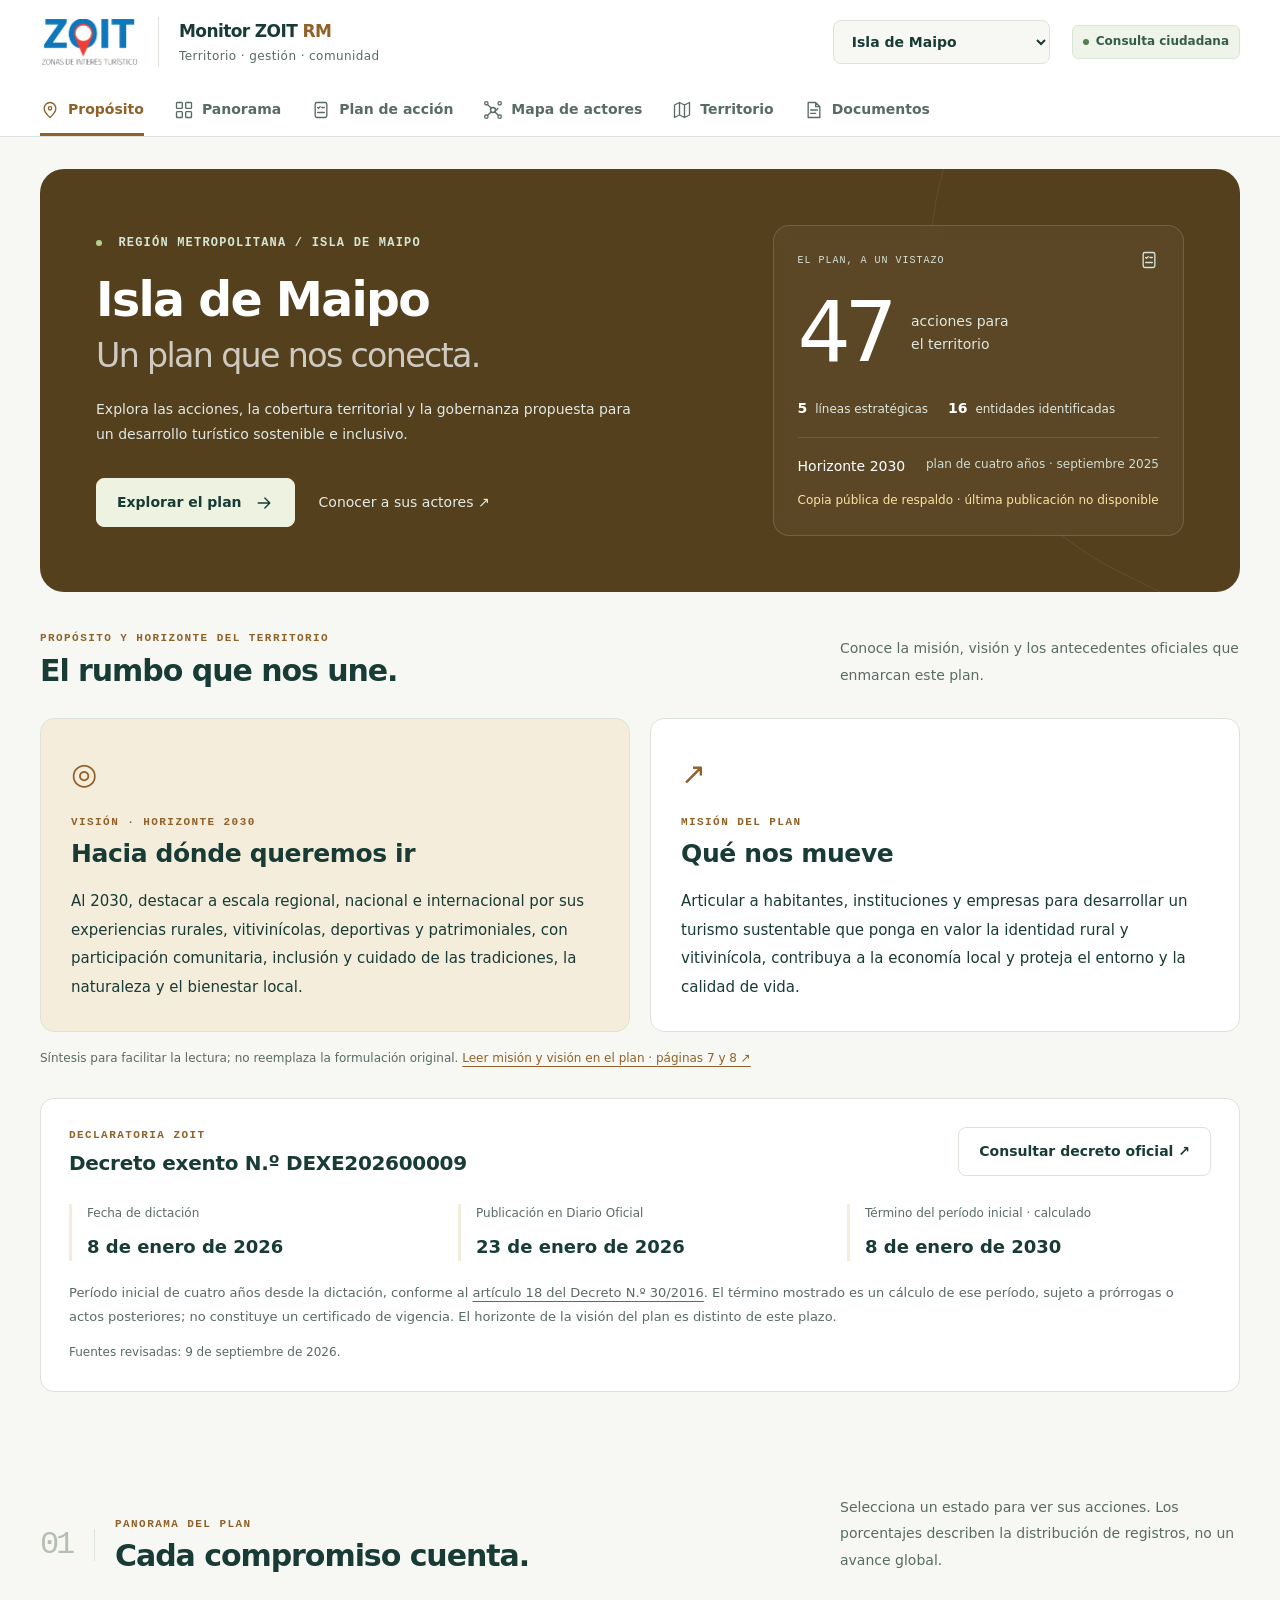
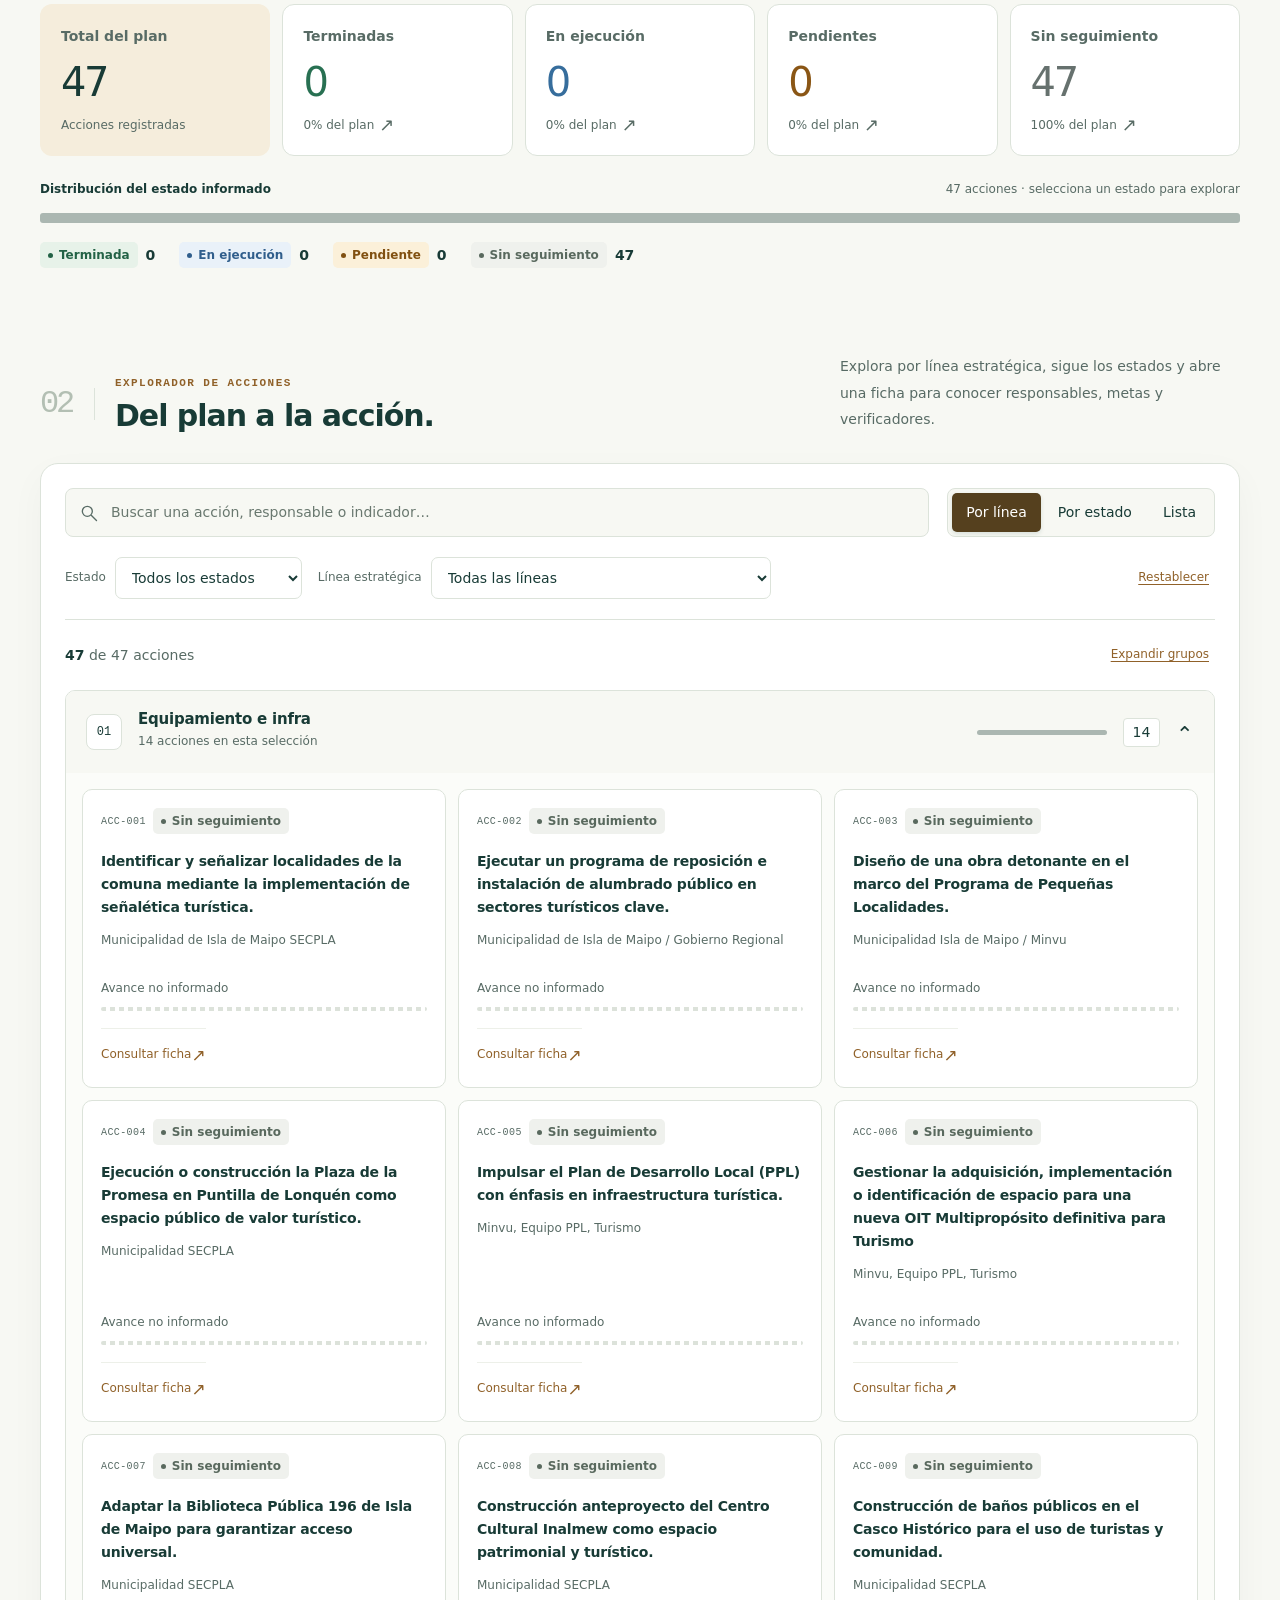
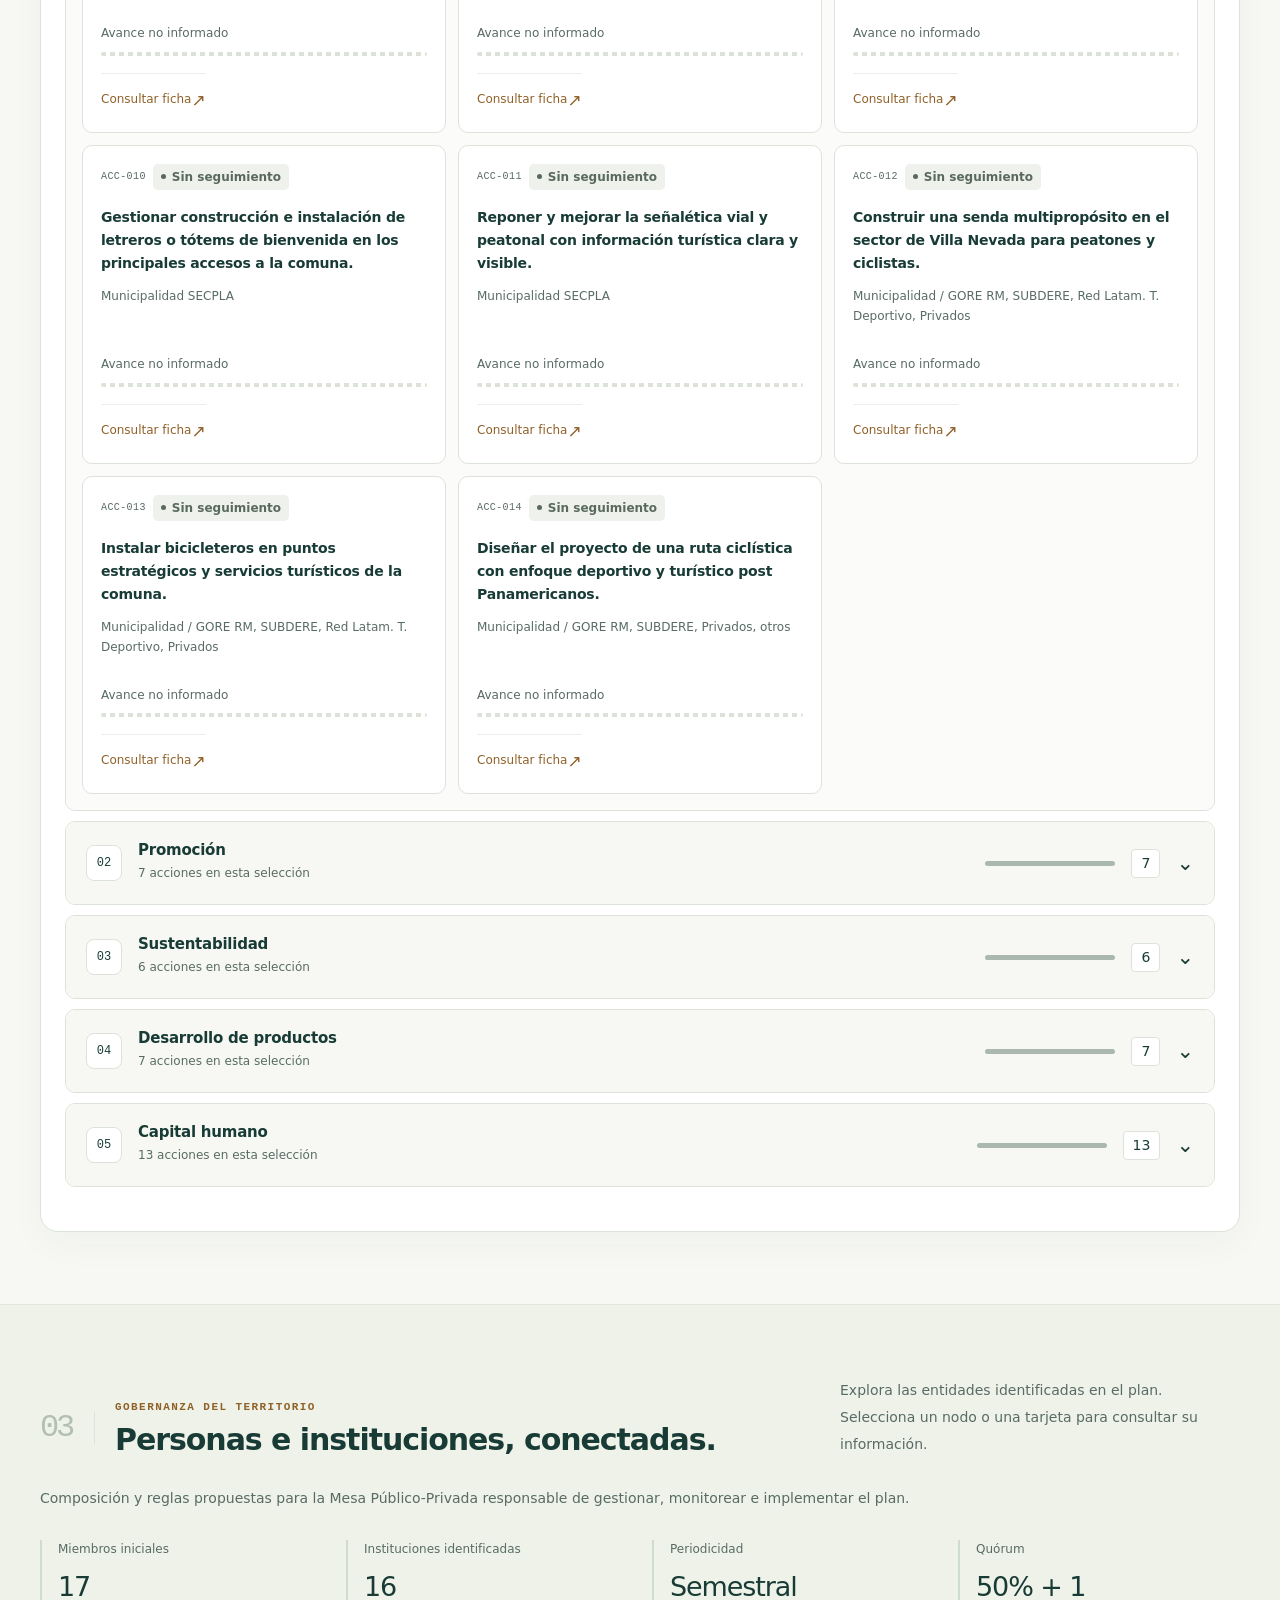
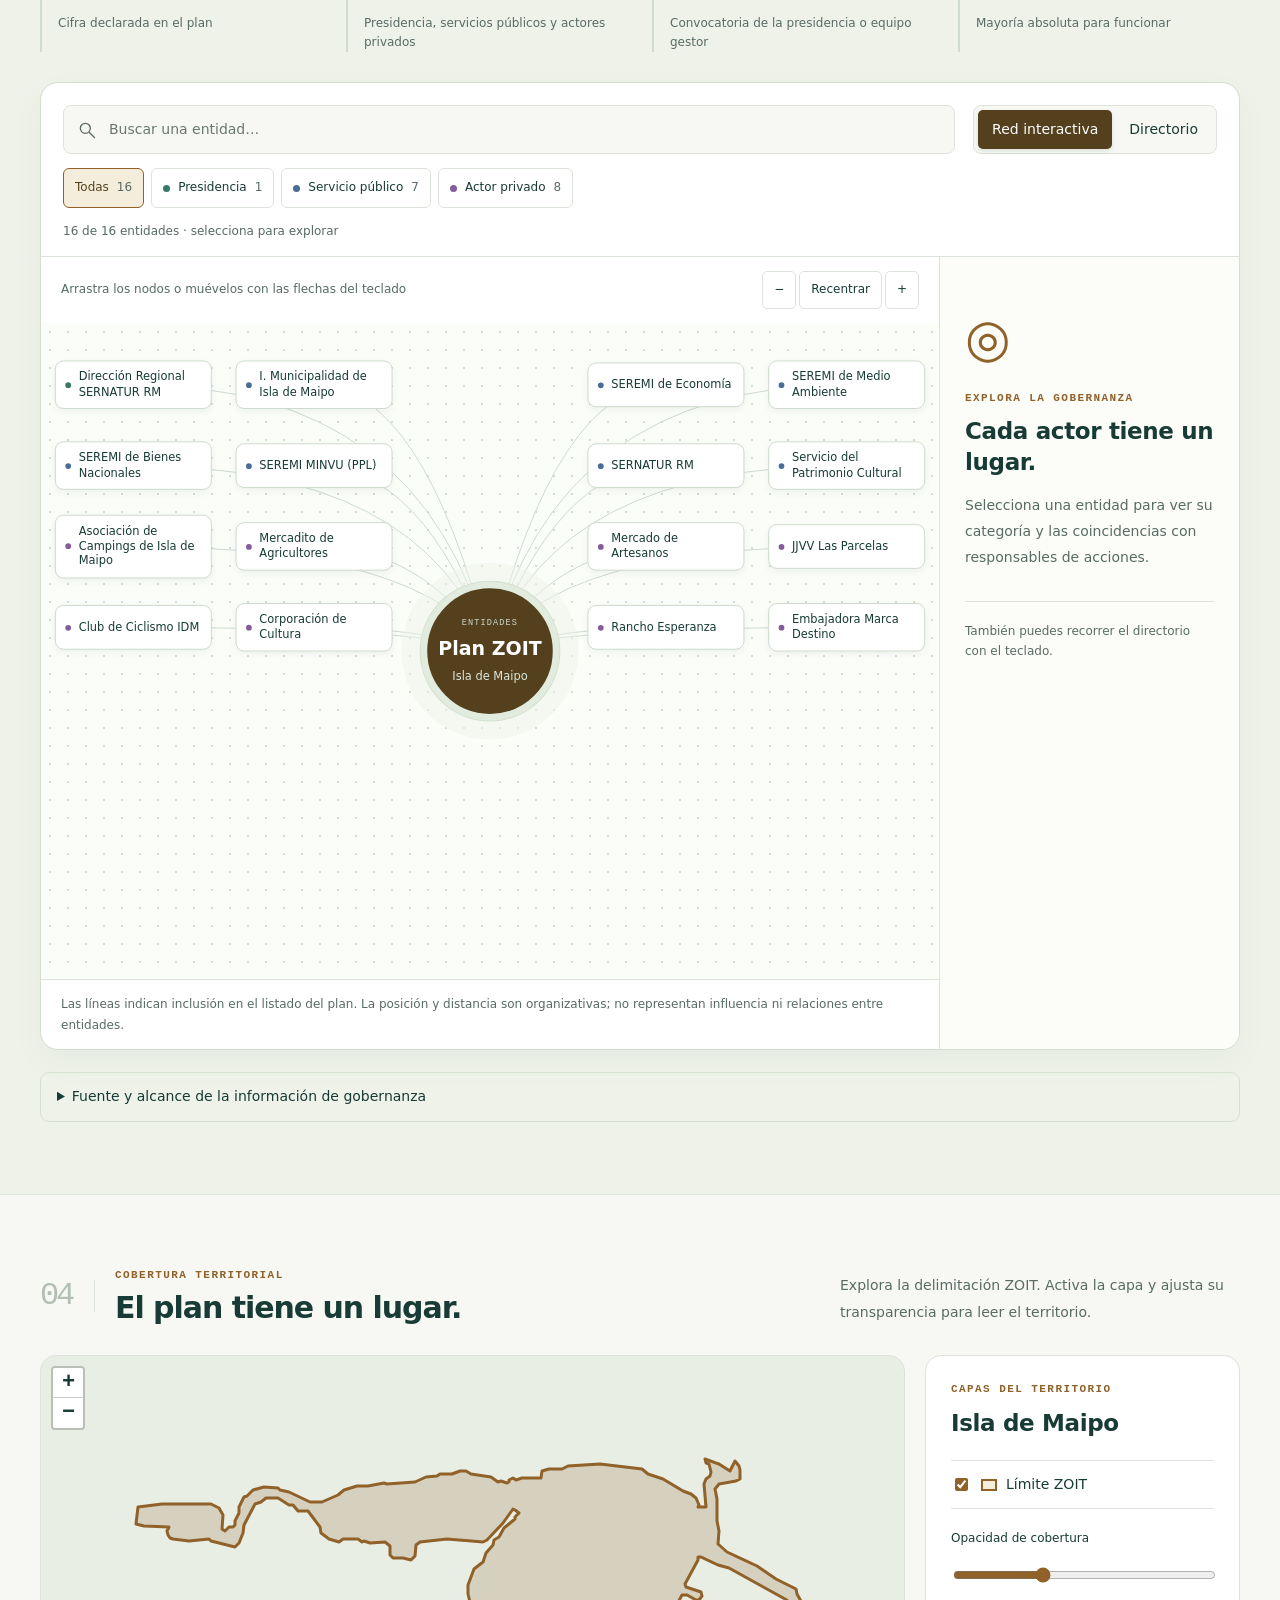
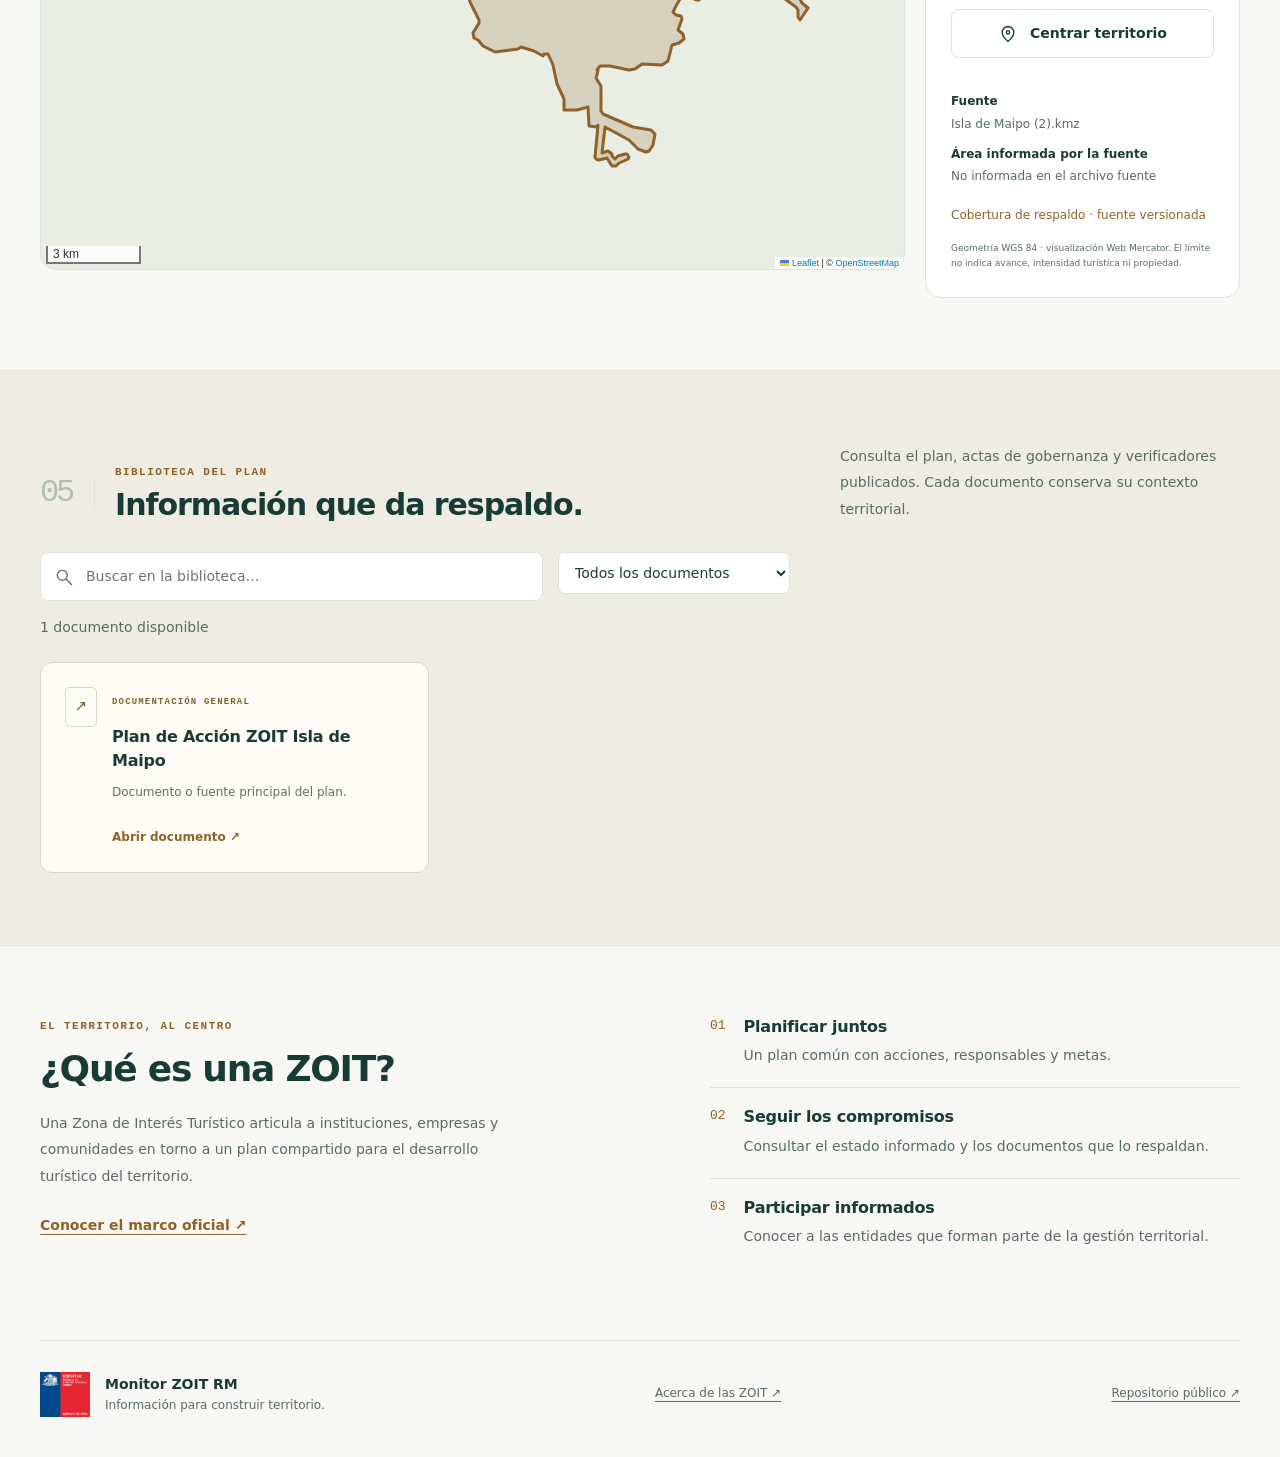
==== commit 682e619a: "feat: publish regional dashboard and ZOIT purpose" ====
--- a/isla-de-maipo/index.html
+++ b/isla-de-maipo/index.html
@@ -1,9 +1,17 @@
-<!doctype html><html lang="es"><head><meta charset="utf-8"><meta name="viewport" content="width=device-width,initial-scale=1"><meta name="theme-color" content="#133e38"><title>Isla de Maipo · Monitor ZOIT RM</title><meta name="description" content="Explora los planes de acción ZOIT de la Región Metropolitana: acciones, actores, mapas y documentos publicados."><link rel="icon" href="../assets/logo-zoit.png"><link rel="stylesheet" href="../assets/site.css?v=20260908"><link rel="stylesheet" href="../assets/leaflet.css"></head><body data-territory="isla-de-maipo"><a class="skip-link" href="#contenido">Saltar al contenido</a><header class="site-header"><div class="header-inner"><a class="brand" href="../" aria-label="Monitor ZOIT RM, inicio"><img src="../assets/logo-zoit.png" width="96" height="46" alt="ZOIT"><span><strong>Monitor ZOIT <b>RM</b></strong><small>Territorio · gestión · comunidad</small></span></a><div class="header-right"><label class="territory-switch"><span class="sr-only">Cambiar territorio</span><select id="territory-switch"><option value="san-jose-de-maipo" >San José de Maipo</option><option value="pirque" >Pirque</option><option value="isla-de-maipo" selected>Isla de Maipo</option></select></label><span class="public-label"><i></i> Consulta ciudadana</span></div></div><nav class="section-nav" aria-label="Secciones del portal"><a href="#resumen"><svg class="icon" width="20" height="20" viewBox="0 0 24 24" fill="none" stroke="currentColor" stroke-width="1.6" stroke-linecap="round" stroke-linejoin="round" aria-hidden="true"><rect x="3" y="3" width="7" height="7" rx="1"/><rect x="14" y="3" width="7" height="7" rx="1"/><rect x="3" y="14" width="7" height="7" rx="1"/><rect x="14" y="14" width="7" height="7" rx="1"/></svg><span>Panorama</span></a><a href="#acciones"><svg class="icon" width="20" height="20" viewBox="0 0 24 24" fill="none" stroke="currentColor" stroke-width="1.6" stroke-linecap="round" stroke-linejoin="round" aria-hidden="true"><rect x="5" y="3" width="14" height="18" rx="2"/><path d="m8 9 1 1 2-2m2 1h3M8 15h8"/></svg><span>Plan de acción</span></a><a href="#gobernanza"><svg class="icon" width="20" height="20" viewBox="0 0 24 24" fill="none" stroke="currentColor" stroke-width="1.6" stroke-linecap="round" stroke-linejoin="round" aria-hidden="true"><circle cx="12" cy="12" r="3"/><circle cx="4" cy="4" r="2"/><circle cx="20" cy="4" r="2"/><circle cx="4" cy="20" r="2"/><circle cx="20" cy="20" r="2"/><path d="m6 6 4 4m4 4 4 4m-4-4 4-4M6 18l4-4"/></svg><span>Mapa de actores</span></a><a href="#mapa"><svg class="icon" width="20" height="20" viewBox="0 0 24 24" fill="none" stroke="currentColor" stroke-width="1.6" stroke-linecap="round" stroke-linejoin="round" aria-hidden="true"><path d="m3 6 6-3 6 3 6-3v15l-6 3-6-3-6 3ZM9 3v15m6-12v15"/></svg><span>Territorio</span></a><a href="#documentos"><svg class="icon" width="20" height="20" viewBox="0 0 24 24" fill="none" stroke="currentColor" stroke-width="1.6" stroke-linecap="round" stroke-linejoin="round" aria-hidden="true"><path d="M14 3H5v18h14V8Zm0 0v5h5M8 12h8m-8 4h6"/></svg><span>Documentos</span></a></nav></header><main id="contenido">
+<!doctype html><html lang="es"><head><meta charset="utf-8"><meta name="viewport" content="width=device-width,initial-scale=1"><meta name="theme-color" content="#133e38"><title>Isla de Maipo · Monitor ZOIT RM</title><meta name="description" content="Explora los planes de acción ZOIT de la Región Metropolitana: acciones, actores, mapas y documentos publicados."><link rel="icon" href="../assets/logo-zoit.png"><link rel="stylesheet" href="../assets/site.css?v=20260909"><link rel="stylesheet" href="../assets/leaflet.css"></head><body data-territory="isla-de-maipo"><a class="skip-link" href="#contenido">Saltar al contenido</a><header class="site-header"><div class="header-inner"><a class="brand" href="../" aria-label="Monitor ZOIT RM, inicio"><img src="../assets/logo-zoit.png" width="96" height="46" alt="ZOIT"><span><strong>Monitor ZOIT <b>RM</b></strong><small>Territorio · gestión · comunidad</small></span></a><div class="header-right"><label class="territory-switch"><span class="sr-only">Cambiar territorio</span><select id="territory-switch"><option value="san-jose-de-maipo" >San José de Maipo</option><option value="pirque" >Pirque</option><option value="isla-de-maipo" selected>Isla de Maipo</option></select></label><span class="public-label"><i></i> Consulta ciudadana</span></div></div><nav class="section-nav" aria-label="Secciones del portal"><a href="#identidad"><svg class="icon" width="20" height="20" viewBox="0 0 24 24" fill="none" stroke="currentColor" stroke-width="1.6" stroke-linecap="round" stroke-linejoin="round" aria-hidden="true"><path d="M19 10c0 5-7 11-7 11S5 15 5 10a7 7 0 1 1 14 0Z"/><circle cx="12" cy="10" r="2"/></svg><span>Propósito</span></a><a href="#resumen"><svg class="icon" width="20" height="20" viewBox="0 0 24 24" fill="none" stroke="currentColor" stroke-width="1.6" stroke-linecap="round" stroke-linejoin="round" aria-hidden="true"><rect x="3" y="3" width="7" height="7" rx="1"/><rect x="14" y="3" width="7" height="7" rx="1"/><rect x="3" y="14" width="7" height="7" rx="1"/><rect x="14" y="14" width="7" height="7" rx="1"/></svg><span>Panorama</span></a><a href="#acciones"><svg class="icon" width="20" height="20" viewBox="0 0 24 24" fill="none" stroke="currentColor" stroke-width="1.6" stroke-linecap="round" stroke-linejoin="round" aria-hidden="true"><rect x="5" y="3" width="14" height="18" rx="2"/><path d="m8 9 1 1 2-2m2 1h3M8 15h8"/></svg><span>Plan de acción</span></a><a href="#gobernanza"><svg class="icon" width="20" height="20" viewBox="0 0 24 24" fill="none" stroke="currentColor" stroke-width="1.6" stroke-linecap="round" stroke-linejoin="round" aria-hidden="true"><circle cx="12" cy="12" r="3"/><circle cx="4" cy="4" r="2"/><circle cx="20" cy="4" r="2"/><circle cx="4" cy="20" r="2"/><circle cx="20" cy="20" r="2"/><path d="m6 6 4 4m4 4 4 4m-4-4 4-4M6 18l4-4"/></svg><span>Mapa de actores</span></a><a href="#mapa"><svg class="icon" width="20" height="20" viewBox="0 0 24 24" fill="none" stroke="currentColor" stroke-width="1.6" stroke-linecap="round" stroke-linejoin="round" aria-hidden="true"><path d="m3 6 6-3 6 3 6-3v15l-6 3-6-3-6 3ZM9 3v15m6-12v15"/></svg><span>Territorio</span></a><a href="#documentos"><svg class="icon" width="20" height="20" viewBox="0 0 24 24" fill="none" stroke="currentColor" stroke-width="1.6" stroke-linecap="round" stroke-linejoin="round" aria-hidden="true"><path d="M14 3H5v18h14V8Zm0 0v5h5M8 12h8m-8 4h6"/></svg><span>Documentos</span></a></nav></header><main id="contenido">
 <section class="hero"><div class="hero-copy"><p class="kicker"><span class="live-dot"></span> Región Metropolitana / Isla de Maipo</p><h1>Isla de Maipo<span>Un plan que nos conecta.</span></h1><p>Explora las acciones, la cobertura territorial y la gobernanza propuesta para un desarrollo turístico sostenible e inclusivo.</p><div class="hero-actions"><a class="primary" href="#acciones">Explorar el plan <svg class="icon" width="20" height="20" viewBox="0 0 24 24" fill="none" stroke="currentColor" stroke-width="1.6" stroke-linecap="round" stroke-linejoin="round" aria-hidden="true"><path d="M5 12h14m-6-6 6 6-6 6"/></svg></a><a class="hero-link" href="#gobernanza">Conocer a sus actores ↗</a></div></div><aside class="hero-insight"><div class="insight-top"><span>EL PLAN, A UN VISTAZO</span><svg class="icon" width="20" height="20" viewBox="0 0 24 24" fill="none" stroke="currentColor" stroke-width="1.6" stroke-linecap="round" stroke-linejoin="round" aria-hidden="true"><rect x="5" y="3" width="14" height="18" rx="2"/><path d="m8 9 1 1 2-2m2 1h3M8 15h8"/></svg></div><div class="hero-counter"><strong id="hero-count">—</strong><span>acciones para<br>el territorio</span></div><div class="hero-micro"><span><b id="hero-lines">—</b> líneas estratégicas</span><span><b id="hero-actors">—</b> entidades identificadas</span></div><div class="period"><span>Horizonte 2030</span><small>plan de cuatro años · septiembre 2025</small></div><p id="publication-state" role="status">Consultando última publicación…</p></aside></section>
-<section class="overview section" id="resumen"><div class="section-heading"><div class="section-title"><span class="section-number">01</span><div><p class="kicker">Panorama del plan</p><h2>Cada compromiso cuenta.</h2></div></div><p>Selecciona un estado para ver sus acciones. Los porcentajes describen la distribución de registros, no un avance global.</p></div><div id="summary" class="summary"><p class="loading-text">Cargando el estado del plan…</p></div><div id="status-distribution" class="status-distribution"></div></section>
+<section class="section plan-identity" id="identidad" aria-labelledby="identity-title">
+    <div class="section-heading"><div><p class="kicker">Propósito y horizonte del territorio</p><h2 id="identity-title">El rumbo que nos une.</h2></div><p>Conoce la misión, visión y los antecedentes oficiales que enmarcan este plan.</p></div>
+    <div class="identity-grid"><article><span class="identity-symbol" aria-hidden="true">◎</span><p class="kicker">Visión · horizonte 2030</p><h3>Hacia dónde queremos ir</h3><p>Al 2030, destacar a escala regional, nacional e internacional por sus experiencias rurales, vitivinícolas, deportivas y patrimoniales, con participación comunitaria, inclusión y cuidado de las tradiciones, la naturaleza y el bienestar local.</p></article><article><span class="identity-symbol" aria-hidden="true">↗</span><p class="kicker">Misión del plan</p><h3>Qué nos mueve</h3><p>Articular a habitantes, instituciones y empresas para desarrollar un turismo sustentable que ponga en valor la identidad rural y vitivinícola, contribuya a la economía local y proteja el entorno y la calidad de vida.</p></article></div>
+    <p class="identity-source">Síntesis para facilitar la lectura; no reemplaza la formulación original. <a href="https://www.subturismo.gob.cl/wp-content/uploads/2026/01/plan-de-accion-zoit-idm.pdf#page=7" target="_blank" rel="noreferrer">Leer misión y visión en el plan · páginas 7 y 8 ↗</a></p>
+    <div class="decree-panel"><div class="decree-heading"><div><p class="kicker">Declaratoria ZOIT</p><h3>Decreto exento N.º DEXE202600009</h3></div><a class="secondary" href="https://www.subturismo.gob.cl/wp-content/uploads/2026/01/decreto-d-o-2026-2030-idm.pdf" target="_blank" rel="noreferrer">Consultar decreto oficial ↗</a></div>
+    <dl class="decree-dates"><div><dt>Fecha de dictación</dt><dd><time datetime="2026-01-08">8 de enero de 2026</time></dd></div><div><dt>Publicación en Diario Oficial</dt><dd><time datetime="2026-01-23">23 de enero de 2026</time></dd></div><div><dt>Término del período inicial · calculado</dt><dd><time datetime="2030-01-08">8 de enero de 2030</time></dd></div></dl>
+    <p class="validity-note">Período inicial de cuatro años desde la dictación, conforme al <a href="https://www.bcn.cl/leychile/navegar?idNorma=1097480" target="_blank" rel="noreferrer">artículo 18 del Decreto N.º 30/2016</a>. El término mostrado es un cálculo de ese período, sujeto a prórrogas o actos posteriores; no constituye un certificado de vigencia. El horizonte de la visión del plan es distinto de este plazo.</p>
+    <small class="context-reviewed">Fuentes revisadas: 9 de septiembre de 2026.</small></div>
+  </section><section class="overview section" id="resumen"><div class="section-heading"><div class="section-title"><span class="section-number">01</span><div><p class="kicker">Panorama del plan</p><h2>Cada compromiso cuenta.</h2></div></div><p>Selecciona un estado para ver sus acciones. Los porcentajes describen la distribución de registros, no un avance global.</p></div><div id="summary" class="summary"><p class="loading-text">Cargando el estado del plan…</p></div><div id="status-distribution" class="status-distribution"></div></section>
 <section class="section plan" id="acciones"><div class="section-heading"><div class="section-title"><span class="section-number">02</span><div><p class="kicker">Explorador de acciones</p><h2>Del plan a la acción.</h2></div></div><p>Explora por línea estratégica, sigue los estados y abre una ficha para conocer responsables, metas y verificadores.</p></div><div class="workbench"><div class="workbench-top"><label class="search-field"><span class="sr-only">Buscar en el plan</span><svg class="icon" width="20" height="20" viewBox="0 0 24 24" fill="none" stroke="currentColor" stroke-width="1.6" stroke-linecap="round" stroke-linejoin="round" aria-hidden="true"><circle cx="10" cy="10" r="6"/><path d="m15 15 6 6"/></svg><input id="search" type="search" placeholder="Buscar una acción, responsable o indicador…" autocomplete="off"></label><div class="view-switch" role="group" aria-label="Vista de acciones"><button type="button" data-view="line" aria-pressed="true">Por línea</button><button type="button" data-view="status" aria-pressed="false">Por estado</button><button type="button" data-view="list" aria-pressed="false">Lista</button></div></div><div class="filter-row"><label><span>Estado</span><select id="status"><option value="Todas">Todos los estados</option></select></label><label><span>Línea estratégica</span><select id="line"><option value="Todas">Todas las líneas</option></select></label><button class="quiet-button" id="clear" type="button">Restablecer</button></div><div class="results-row"><p id="results" aria-live="polite"></p><button class="quiet-button" id="expand-groups" type="button">Expandir grupos</button></div><div id="active-actor"></div><div id="action-grid" class="action-groups"></div><div id="pagination" class="pagination"></div></div></section>
 <section class="actors-section" id="gobernanza"><div class="section"><div class="section-heading"><div class="section-title"><span class="section-number">03</span><div><p class="kicker">Gobernanza del territorio</p><h2>Personas e instituciones, conectadas.</h2></div></div><p>Explora las entidades identificadas en el plan. Selecciona un nodo o una tarjeta para consultar su información.</p></div><p id="governance-description" class="section-intro"></p><div class="stats" id="governance-stats"></div><div class="actor-workbench"><div class="workbench-top"><label class="search-field"><span class="sr-only">Buscar una entidad</span><svg class="icon" width="20" height="20" viewBox="0 0 24 24" fill="none" stroke="currentColor" stroke-width="1.6" stroke-linecap="round" stroke-linejoin="round" aria-hidden="true"><circle cx="10" cy="10" r="6"/><path d="m15 15 6 6"/></svg><input id="actor-search" type="search" placeholder="Buscar una entidad…"></label><div class="view-switch" role="group" aria-label="Vista de actores"><button type="button" data-actor-view="network" aria-pressed="true">Red interactiva</button><button type="button" data-actor-view="directory" aria-pressed="false">Directorio</button></div></div><div class="actor-filters" id="actor-filters" role="group" aria-label="Categorías de actores"></div><p class="actor-count" id="actor-count" aria-live="polite"></p><div class="actor-layout"><div><div id="network-panel"><div class="network-tools"><span>Arrastra los nodos o muévelos con las flechas del teclado</span><div><button type="button" id="network-less" aria-label="Alejar red">−</button><button type="button" id="network-reset">Recentrar</button><button type="button" id="network-more" aria-label="Acercar red">+</button></div></div><div id="network-viewport" class="network-viewport" tabindex="0" aria-label="Red de entidades. Usa Tab para seleccionar un nodo o cambia a Directorio."><div id="actor-network" class="actor-network"></div></div><p class="network-caption">Las líneas indican inclusión en el listado del plan. La posición y distancia son organizativas; no representan influencia ni relaciones entre entidades.</p></div><div id="actor-directory" class="actor-directory" hidden></div></div><aside id="actor-detail" class="actor-detail" tabindex="-1" aria-live="polite"></aside></div></div><details class="source-note"><summary>Fuente y alcance de la información de gobernanza</summary><div id="governance-notice"></div></details></div></section>
 <section class="section territory-section" id="mapa"><div class="section-heading"><div class="section-title"><span class="section-number">04</span><div><p class="kicker">Cobertura territorial</p><h2>El plan tiene un lugar.</h2></div></div><p>Explora la delimitación ZOIT. Activa la capa y ajusta su transparencia para leer el territorio.</p></div><div class="map-layout"><div id="map" aria-label="Mapa interactivo del límite ZOIT"></div><aside class="map-note"><p class="kicker">Capas del territorio</p><h3>Isla de Maipo</h3><label class="layer-toggle"><input id="map-layer" type="checkbox" checked><span><i class="boundary-swatch"></i> Límite ZOIT</span></label><label class="opacity-control"><span>Opacidad de cobertura</span><input id="map-opacity" type="range" min="0" max="60" value="20"></label><button id="map-fit" class="secondary" type="button"><svg class="icon" width="20" height="20" viewBox="0 0 24 24" fill="none" stroke="currentColor" stroke-width="1.6" stroke-linecap="round" stroke-linejoin="round" aria-hidden="true"><path d="M19 10c0 5-7 11-7 11S5 15 5 10a7 7 0 1 1 14 0Z"/><circle cx="12" cy="10" r="2"/></svg> Centrar territorio</button><dl><dt>Fuente</dt><dd id="map-source">Isla de Maipo (2).kmz</dd><dt>Área informada por la fuente</dt><dd id="map-area">No informada en el archivo fuente</dd></dl><p id="map-state" role="status">Cargando cobertura…</p><small>Geometría WGS 84 · visualización Web Mercator. El límite no indica avance, intensidad turística ni propiedad.</small></aside></div></section>
 <section class="documents-section" id="documentos"><span id="documentacion" class="anchor-alias"></span><div class="section"><div class="section-heading"><div class="section-title"><span class="section-number">05</span><div><p class="kicker">Biblioteca del plan</p><h2>Información que da respaldo.</h2></div></div><p>Consulta el plan, actas de gobernanza y verificadores publicados. Cada documento conserva su contexto territorial.</p></div><div class="document-toolbar"><label class="search-field"><span class="sr-only">Buscar documentos</span><svg class="icon" width="20" height="20" viewBox="0 0 24 24" fill="none" stroke="currentColor" stroke-width="1.6" stroke-linecap="round" stroke-linejoin="round" aria-hidden="true"><circle cx="10" cy="10" r="6"/><path d="m15 15 6 6"/></svg><input id="document-search" type="search" placeholder="Buscar en la biblioteca…"></label><label><span class="sr-only">Tipo de documento</span><select id="document-type"><option value="all">Todos los documentos</option><option value="general">Documentación general</option><option value="governance-minute">Actas de gobernanza</option><option value="action-verifier">Verificadores</option></select></label></div><p id="document-count" class="results" aria-live="polite"></p><div id="document-list" class="document-list"></div></div></section>
 <section class="context-section section" id="contexto"><div><p class="kicker">El territorio, al centro</p><h2>¿Qué es una ZOIT?</h2><p>Una Zona de Interés Turístico articula a instituciones, empresas y comunidades en torno a un plan compartido para el desarrollo turístico del territorio.</p><a class="text-link" href="https://www.subturismo.gob.cl/desarrollo-de-destinos-y-gestion-territorial/zonas-de-interes-turistico/" target="_blank" rel="noreferrer">Conocer el marco oficial ↗</a></div><div class="context-steps"><article><span>01</span><div><h3>Planificar juntos</h3><p>Un plan común con acciones, responsables y metas.</p></div></article><article><span>02</span><div><h3>Seguir los compromisos</h3><p>Consultar el estado informado y los documentos que lo respaldan.</p></div></article><article><span>03</span><div><h3>Participar informados</h3><p>Conocer a las entidades que forman parte de la gestión territorial.</p></div></article></div></section><noscript><p class="section">Activa JavaScript para explorar las acciones y los actores. Puedes consultar <a href="../files/plan-de-accion-zoit-isla-de-maipo.pdf">la fuente del plan</a>.</p></noscript></main><footer><div class="footer-brand"><img src="../assets/logo-sernatur.jpg" width="50" height="46" alt="SERNATUR · Gobierno de Chile"><div><strong>Monitor ZOIT RM</strong><span>Información para construir territorio.</span></div></div><a href="https://www.subturismo.gob.cl/desarrollo-de-destinos-y-gestion-territorial/zonas-de-interes-turistico/" target="_blank" rel="noreferrer">Acerca de las ZOIT ↗</a><a href="https://github.com/geofotodata/monitor_ZOIT_RM" target="_blank" rel="noreferrer">Repositorio público ↗</a></footer>
-<dialog id="action-dialog" aria-labelledby="dialog-title"><div class="dialog-toolbar"><span class="kicker" id="dialog-code"></span><button type="button" id="dialog-close" class="icon-button" aria-label="Cerrar ficha de acción">×</button></div><div id="dialog-body"></div><div class="dialog-footer"><button type="button" id="copy-action" class="secondary">Copiar enlace a esta acción</button><span id="copy-state" role="status"></span></div></dialog><script src="../assets/leaflet.js"></script><script type="module" src="../assets/portal.js?v=20260908"></script></body></html>+<dialog id="action-dialog" aria-labelledby="dialog-title"><div class="dialog-toolbar"><span class="kicker" id="dialog-code"></span><button type="button" id="dialog-close" class="icon-button" aria-label="Cerrar ficha de acción">×</button></div><div id="dialog-body"></div><div class="dialog-footer"><button type="button" id="copy-action" class="secondary">Copiar enlace a esta acción</button><span id="copy-state" role="status"></span></div></dialog><script src="../assets/leaflet.js"></script><script type="module" src="../assets/portal.js?v=20260909"></script></body></html>
--- a/assets/site.css
+++ b/assets/site.css
@@ -1,4 +1,9 @@
 /* Cambio UI · Monitor ZOIT RM / citizen design system */
+/* Panorama regional y propósito territorial · 2026-09-09 */
+.directory-actions{display:flex;align-items:center;flex-wrap:wrap;gap:16px 24px}
+.regional-dashboard{padding-top:28px!important}.regional-toolbar{display:flex;align-items:center;justify-content:space-between;gap:18px;margin-bottom:22px}.regional-toolbar label{display:flex;align-items:center;gap:12px;font-size:14px}.regional-toolbar select{min-height:46px;max-width:100%;padding:10px 16px;border:1px solid var(--line);border-radius:8px;background:white;color:var(--ink)}.regional-kpis{display:grid;grid-template-columns:repeat(5,minmax(0,1fr));gap:12px}.regional-kpi{display:flex;flex-direction:column;align-items:flex-start;gap:10px;padding:20px;background:white;border:1px solid var(--line);border-radius:12px;text-align:left;transition:transform .2s,border-color .2s}.regional-kpi:hover{transform:translateY(-3px)}.regional-kpi[aria-pressed=true]{outline:2px solid var(--territory);outline-offset:1px;background:var(--soft)}.regional-kpi span{font-size:14px}.regional-kpi strong{font-size:34px;line-height:1.1}.regional-kpi small{font-size:12px;color:var(--muted)}.regional-selection{margin:24px 0 14px;font-size:14px;font-weight:600}.regional-comparison{border:1px solid var(--line);border-radius:14px;background:white}.regional-row{padding:22px 26px}.regional-row+.regional-row{border-top:1px solid var(--line)}.regional-row-heading{display:flex;align-items:center;justify-content:space-between;gap:18px;margin-bottom:18px}.regional-row-heading h3{font-size:20px}.regional-row-heading h3 a{text-decoration:none}.regional-row-heading small{display:block;margin-top:7px;font-size:12px;color:var(--muted)}.regional-row-heading>span{font-size:13px;text-align:right}.regional-row-heading>span strong{font-size:24px}.regional-bars{display:flex;align-items:stretch;height:36px;background:#f1f4ee;border-radius:6px;margin-bottom:14px}.regional-segment{display:flex;align-items:center;justify-content:center;position:relative;color:white;text-decoration:none;transition:width .25s,opacity .2s;min-width:0}.regional-segment:first-child{border-radius:6px 0 0 6px}.regional-segment:last-child{border-radius:0 6px 6px 0}.regional-segment span{font-size:12px;font-weight:650;overflow:hidden;white-space:nowrap;padding:0 4px}.regional-segment.done,.regional-counts i.done{background:var(--done)}.regional-segment.doing,.regional-counts i.doing{background:var(--doing)}.regional-segment.pending,.regional-counts i.pending{background:var(--pending)}.regional-segment.untracked,.regional-counts i.untracked{background:var(--untracked)}.regional-segment.is-muted{opacity:.25}.regional-segment:hover:after,.regional-segment:focus-visible:after{content:attr(data-tip);position:absolute;bottom:calc(100% + 7px);left:50%;transform:translateX(-50%);padding:8px 10px;border-radius:6px;background:var(--ink);color:white;font-size:12px;white-space:nowrap;z-index:5;pointer-events:none}.regional-counts{display:flex;flex-wrap:wrap;gap:10px 22px}.regional-counts a{display:flex;align-items:center;gap:6px;font-size:12px;text-decoration:none;min-height:30px}.regional-counts a:hover,.regional-counts a.is-selected{text-decoration:underline}.regional-counts i{width:8px;height:8px;border-radius:50%;flex-shrink:0}.regional-counts b{margin-left:4px}.regional-dashboard>.data-caption{margin-top:12px}.plan-identity{padding-top:38px!important;padding-bottom:30px!important}.identity-grid{display:grid;grid-template-columns:1fr 1fr;gap:20px}.identity-grid article{padding:30px;border:1px solid var(--line);border-radius:14px;background:white}.identity-grid article:first-child{background:var(--soft)}.identity-symbol{display:block;font-size:30px;color:var(--territory);margin-bottom:15px}.identity-grid h3{font-size:25px;margin:10px 0 18px}.identity-grid article>p:last-child{line-height:1.9;font-size:15px}.identity-source{font-size:12px;line-height:1.8;color:var(--muted);margin:16px 0 28px}.identity-source a{color:var(--territory)}.decree-panel{background:white;border:1px solid var(--line);border-radius:14px;padding:28px}.decree-heading{display:flex;justify-content:space-between;align-items:center;gap:20px}.decree-heading h3{font-size:20px;margin-top:8px}.decree-dates{display:grid;grid-template-columns:repeat(3,minmax(0,1fr));gap:25px;margin:28px 0 20px}.decree-dates>div{border-left:3px solid var(--soft);padding-left:15px}.decree-dates dt{font-size:12px;color:var(--muted)}.decree-dates dd{margin:8px 0 0;font-size:18px;font-weight:600}.validity-note,.amendment-note{font-size:13px;color:var(--muted);line-height:1.8}.amendment-note{margin-top:12px;padding-top:12px;border-top:1px solid var(--line)}.context-reviewed{display:block;font-size:12px;margin-top:15px;color:var(--muted)}
+@media(max-width:900px){.regional-kpis{grid-template-columns:repeat(3,minmax(0,1fr))}.decree-heading{align-items:flex-start;flex-direction:column}.decree-dates{gap:15px}.identity-grid article{padding:23px}}
+@media(max-width:600px){.regional-toolbar{align-items:stretch;flex-direction:column}.regional-toolbar label{align-items:stretch;flex-direction:column;gap:6px}.regional-kpis{grid-template-columns:repeat(2,minmax(0,1fr))}.regional-kpi.total{grid-column:1/-1}.regional-kpi{padding:16px}.regional-row{padding:20px 16px}.regional-row-heading{align-items:flex-start;flex-direction:column;gap:10px}.regional-row-heading h3{font-size:20px}.regional-counts{display:grid;grid-template-columns:1fr 1fr;gap:5px 12px}.regional-counts a{font-size:12px;min-height:38px}.regional-segment:hover:after,.regional-segment:focus-visible:after{white-space:normal;min-width:135px}.identity-grid,.decree-dates{grid-template-columns:1fr}.decree-panel{padding:22px}.identity-grid h3{font-size:23px}}
 :root{--ink:#183b36;--muted:#586b65;--territory:#226658;--deep:#143e36;--soft:#e8f1e9;--paper:#f7f8f3;--surface:#fff;--line:#dce3da;--done:#287052;--doing:#366d9c;--pending:#8a5615;--untracked:#66716e;--container:1320px;--radius:20px;--shadow:0 12px 36px #183b3609}
 body[data-territory="san-jose-de-maipo"],.region-1{--territory:#246b73;--deep:#163f48;--soft:#e7f2f2}
 body[data-territory="pirque"],.region-2{--territory:#6a507e;--deep:#3c2f50;--soft:#f0ebf4}
